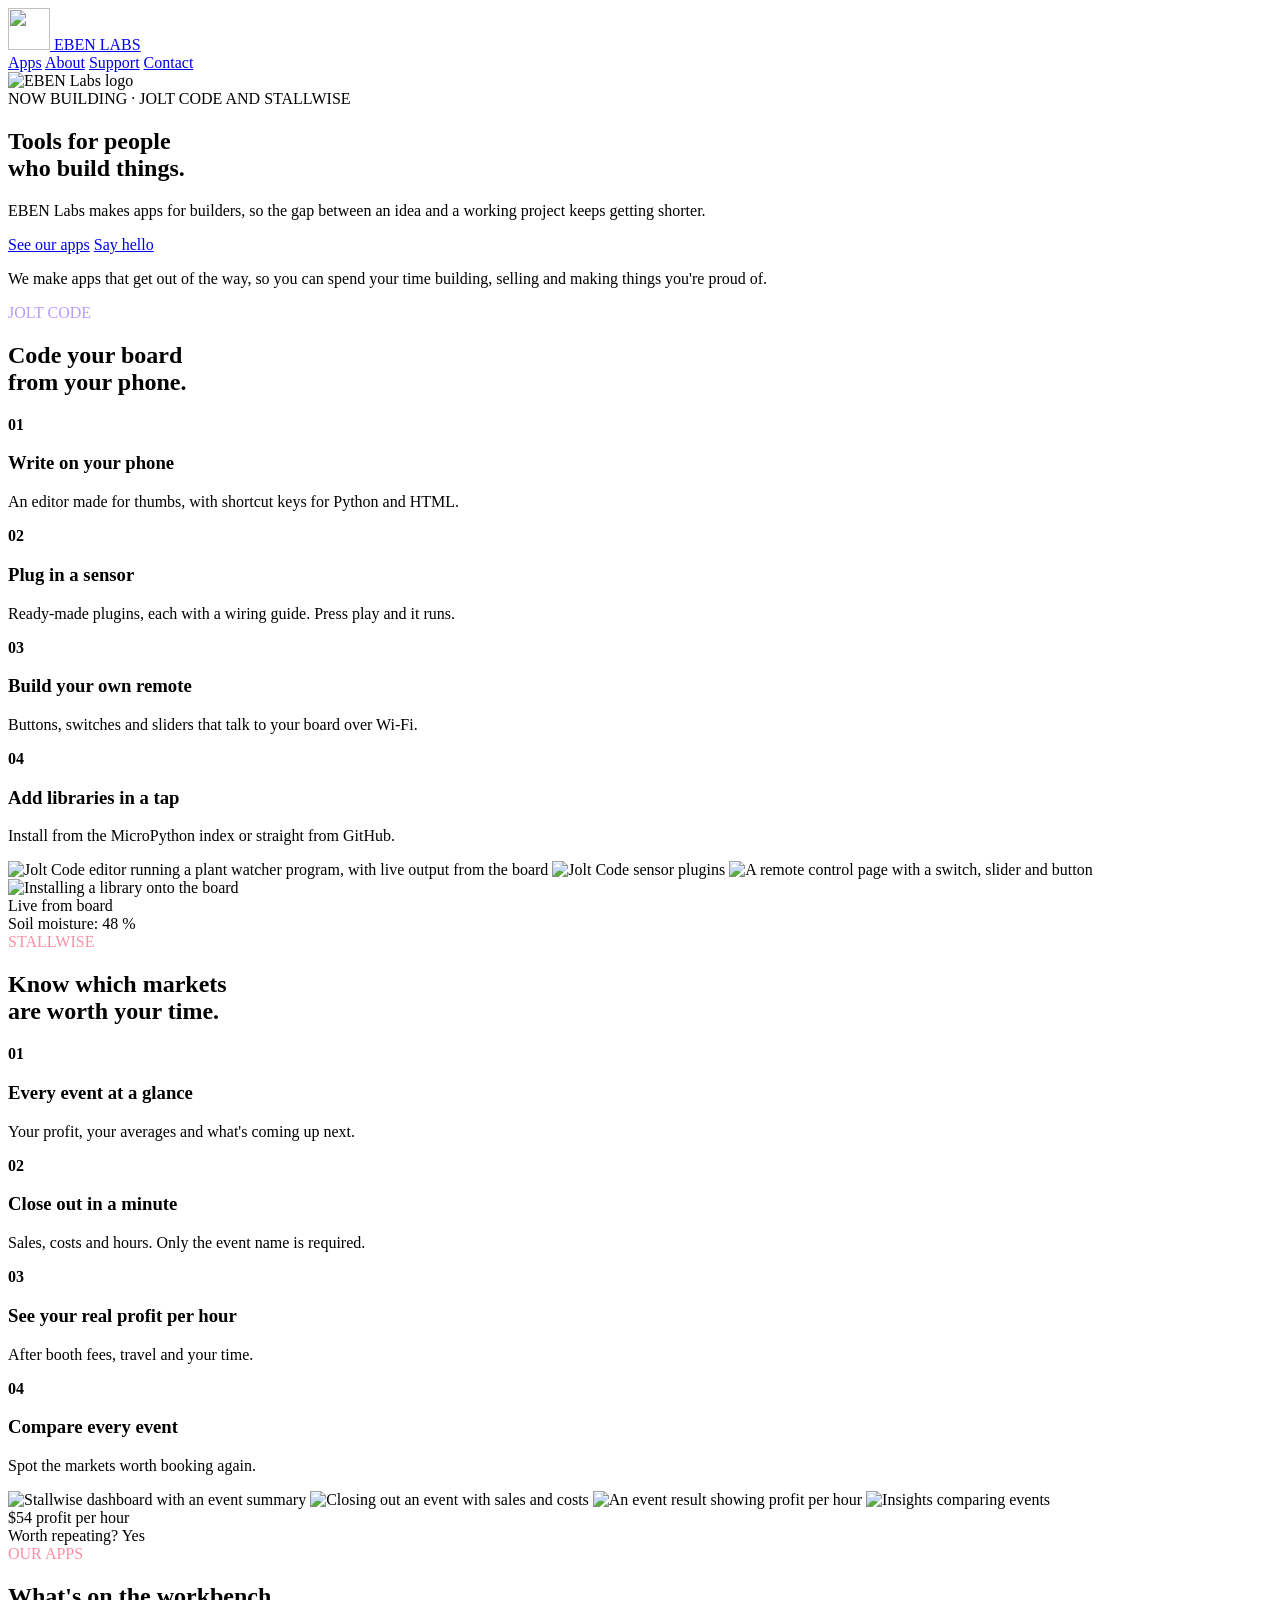
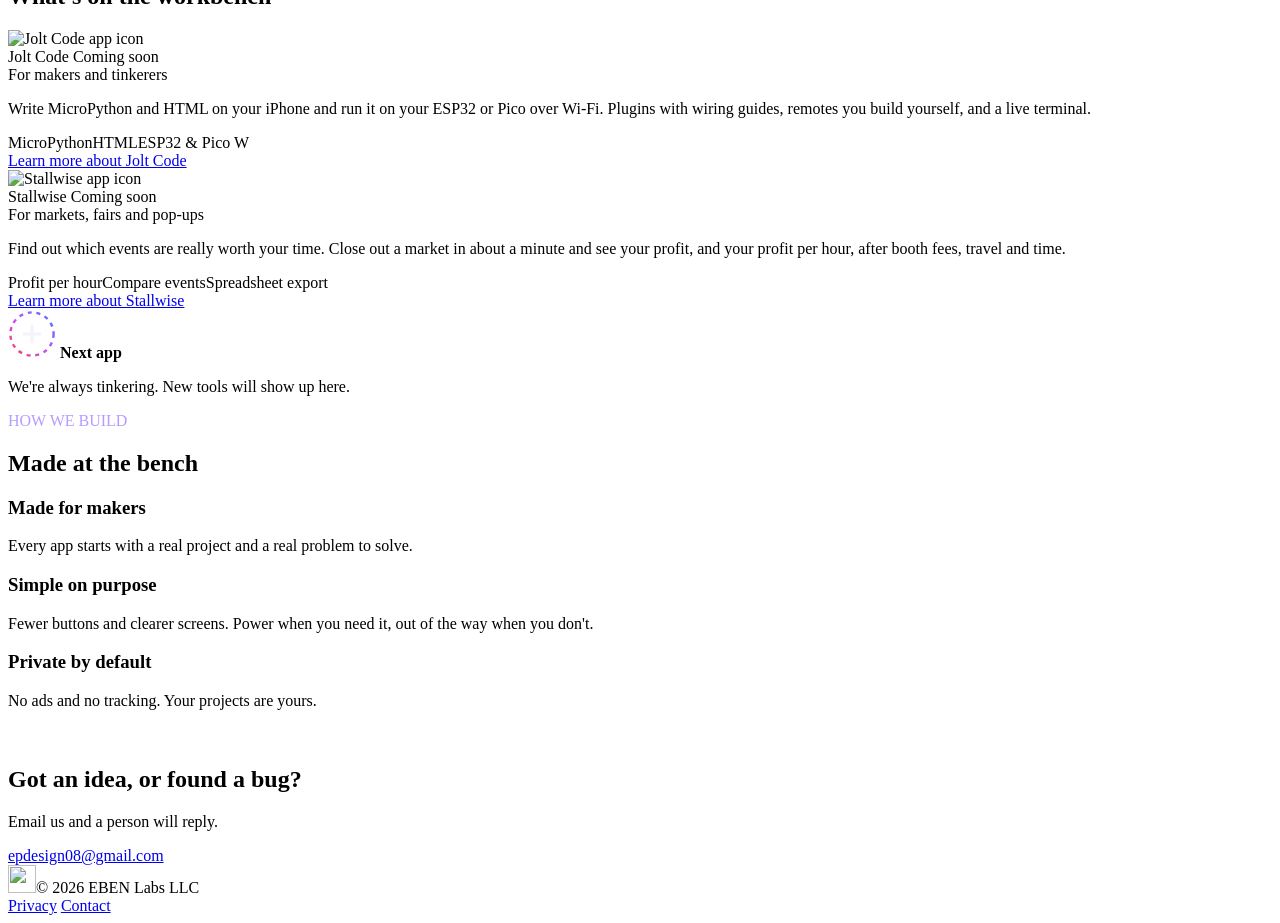
==== index.html @ a89d2bee "Move to ebenlabs.app; short /jolt and /stallwise links" ====
<!DOCTYPE html>
<html lang="en">
<head>
  <meta charset="utf-8">
  <meta name="viewport" content="width=device-width, initial-scale=1">
  <title>EBEN Labs: tools for people who build things</title>
  <meta name="description" content="EBEN Labs makes apps for builders: Jolt Code for coding microcontrollers from your iPhone, and Stallwise for tracking market and fair profits.">
  <meta name="theme-color" content="#040309">
  <meta property="og:title" content="EBEN Labs">
  <meta property="og:description" content="Tools for people who build things. Home of Jolt Code and Stallwise.">
  <meta property="og:image" content="https://ebenlabs.app/images/share.jpg">
  <meta property="og:url" content="https://ebenlabs.app/">
  <meta name="twitter:card" content="summary_large_image">
  <link rel="icon" href="favicon.svg" type="image/svg+xml">
  <link rel="apple-touch-icon" href="images/icon-180.png">
  <link rel="preconnect" href="https://fonts.googleapis.com">
  <link rel="preconnect" href="https://fonts.gstatic.com" crossorigin>
  <link href="https://fonts.googleapis.com/css2?family=Michroma&family=Manrope:wght@400;500;600;700&display=swap" rel="stylesheet">
  <link rel="stylesheet" href="style.css">
</head>
<body>
<div class="page">

  <div class="sky" aria-hidden="true">
    <div class="hue">
      <div class="swirl big"></div>
      <div class="swirl small"></div>
      <div class="blob b1"></div>
      <div class="blob b2"></div>
      <div class="blob b3"></div>
      <div class="blob b4"></div>
      <div class="blob b5"></div>
      <div class="blob b6"></div>
      <div class="pulse"></div>
    </div>
    <div class="stars"></div>
    <div class="comet one"></div>
    <div class="comet two"></div>
  </div>

  <div class="wrap">
    <header class="top">
      <a class="brand" href="./">
        <img src="favicon.svg" width="42" height="42" alt="">
        <span>EBEN LABS</span>
      </a>
      <nav class="links" aria-label="Main">
        <a href="#apps">Apps</a>
        <a href="#about">About</a>
        <a href="#contact">Support</a>
        <a class="pill-btn" href="mailto:epdesign08@gmail.com">Contact</a>
      </nav>
    </header>

    <main>
      <section class="hero">
        <img class="hero-mark" src="favicon.svg" width="132" height="132" alt="EBEN Labs logo">
        <div class="badge"><span>NOW BUILDING · JOLT CODE AND STALLWISE</span></div>
        <h1>Tools for people<br>who <span class="glow-text">build things.</span></h1>
        <p class="lede">EBEN Labs makes apps for builders, so the gap between an idea and a working project keeps getting shorter.</p>
        <div class="actions">
          <a class="btn primary" href="#apps">See our apps</a>
          <a class="btn ghost" href="mailto:epdesign08@gmail.com">Say hello</a>
        </div>
      </section>
    </main>
  </div>

  <section class="statement" aria-label="What we believe">
    <div class="statement-stage">
      <p class="statement-text">We make apps that get out of the way, so you can spend your time building, selling and making things you're proud of.</p>
    </div>
  </section>

  <section class="show jolt-show" aria-labelledby="jolt-title">
    <div class="show-stage">
      <div class="show-copy">
        <div class="eyebrow" style="color:#B79BFF">JOLT CODE</div>
        <h2 id="jolt-title" class="show-title">Code your board<br>from your <span class="glow-text">phone.</span></h2>
        <div class="steps">
          <div class="bar"><i></i></div>
          <div class="step"><b>01</b><div><h3>Write on your phone</h3><p>An editor made for thumbs, with shortcut keys for Python and HTML.</p></div></div>
          <div class="step"><b>02</b><div><h3>Plug in a sensor</h3><p>Ready-made plugins, each with a wiring guide. Press play and it runs.</p></div></div>
          <div class="step"><b>03</b><div><h3>Build your own remote</h3><p>Buttons, switches and sliders that talk to your board over Wi‑Fi.</p></div></div>
          <div class="step"><b>04</b><div><h3>Add libraries in a tap</h3><p>Install from the MicroPython index or straight from GitHub.</p></div></div>
        </div>
      </div>
      <div class="show-visual">
        <div class="orbit" aria-hidden="true"></div>
        <div class="phone">
          <div class="screen">
            <img src="images/jolt-1.jpg" alt="Jolt Code editor running a plant watcher program, with live output from the board" class="on">
            <img src="images/jolt-2.jpg" alt="Jolt Code sensor plugins" loading="lazy">
            <img src="images/jolt-3.jpg" alt="A remote control page with a switch, slider and button" loading="lazy">
            <img src="images/jolt-4.jpg" alt="Installing a library onto the board" loading="lazy">
          </div>
        </div>
        <div class="chip c1" aria-hidden="true"><span class="dot"></span>Live from board</div>
        <div class="chip c2" aria-hidden="true">Soil moisture: 48 %</div>
      </div>
    </div>
  </section>

  <section class="show stallwise-show" aria-labelledby="stallwise-title">
    <div class="show-stage">
      <div class="show-copy">
        <div class="eyebrow" style="color:#FF8FA3">STALLWISE</div>
        <h2 id="stallwise-title" class="show-title">Know which markets<br>are worth <span class="warm-text">your time.</span></h2>
        <div class="steps">
          <div class="bar"><i></i></div>
          <div class="step"><b>01</b><div><h3>Every event at a glance</h3><p>Your profit, your averages and what's coming up next.</p></div></div>
          <div class="step"><b>02</b><div><h3>Close out in a minute</h3><p>Sales, costs and hours. Only the event name is required.</p></div></div>
          <div class="step"><b>03</b><div><h3>See your real profit per hour</h3><p>After booth fees, travel and your time.</p></div></div>
          <div class="step"><b>04</b><div><h3>Compare every event</h3><p>Spot the markets worth booking again.</p></div></div>
        </div>
      </div>
      <div class="show-visual">
        <div class="orbit" aria-hidden="true"></div>
        <div class="phone">
          <div class="screen">
            <img src="images/stallwise-1.jpg" alt="Stallwise dashboard with an event summary" class="on" loading="lazy">
            <img src="images/stallwise-2.jpg" alt="Closing out an event with sales and costs" loading="lazy">
            <img src="images/stallwise-3.jpg" alt="An event result showing profit per hour" loading="lazy">
            <img src="images/stallwise-4.jpg" alt="Insights comparing events" loading="lazy">
          </div>
        </div>
        <div class="chip c1" aria-hidden="true">$54 profit per hour</div>
        <div class="chip c2" aria-hidden="true"><span class="dot"></span>Worth repeating? Yes</div>
      </div>
    </div>
  </section>

  <div class="wrap">
    <main>
      <section class="block" id="apps">
        <div class="eyebrow reveal" style="color:#FF8FA3">OUR APPS</div>
        <h2 class="reveal">What's on the workbench</h2>
        <div class="apps">
          <article class="app jolt reveal">
            <div class="app-inner">
              <div class="app-head">
                <img src="images/jolt-icon.png" alt="Jolt Code app icon">
                <div>
                  <div class="app-name">Jolt Code <span class="soon">Coming soon</span></div>
                  <div class="app-for">For makers and tinkerers</div>
                </div>
              </div>
              <p>Write MicroPython and HTML on your iPhone and run it on your ESP32 or Pico over Wi‑Fi. Plugins with wiring guides, remotes you build yourself, and a live terminal.</p>
              <div class="tags"><span>MicroPython</span><span>HTML</span><span>ESP32 &amp; Pico W</span></div>
              <a class="btn light" href="/Jolt/">Learn more about Jolt Code</a>
            </div>
          </article>
          <article class="app stallwise reveal" style="--d:.12s">
            <div class="app-inner">
              <div class="app-head">
                <img src="images/stallwise-icon.png" alt="Stallwise app icon">
                <div>
                  <div class="app-name">Stallwise <span class="soon">Coming soon</span></div>
                  <div class="app-for">For markets, fairs and pop-ups</div>
                </div>
              </div>
              <p>Find out which events are really worth your time. Close out a market in about a minute and see your profit, and your profit per hour, after booth fees, travel and time.</p>
              <div class="tags"><span>Profit per hour</span><span>Compare events</span><span>Spreadsheet export</span></div>
              <a class="btn light" href="/Stallwise/support.html">Learn more about Stallwise</a>
            </div>
          </article>
          <div class="next reveal">
            <svg width="48" height="48" viewBox="0 0 120 120" aria-hidden="true">
              <defs><linearGradient id="ng" x1="0" y1="1" x2="1" y2="0"><stop offset="0" stop-color="#FF3D5A"/><stop offset=".5" stop-color="#C44DFF"/><stop offset="1" stop-color="#3D7BFF"/></linearGradient></defs>
              <circle cx="60" cy="60" r="54" fill="none" stroke="url(#ng)" stroke-width="6" stroke-dasharray="10 12"/>
              <path d="M60 40 V80 M40 60 H80" stroke="#F4F2FA" stroke-width="8" stroke-linecap="round"/>
            </svg>
            <strong>Next app</strong>
            <p>We're always tinkering. New tools will show up here.</p>
          </div>
        </div>
      </section>

      <section class="block" id="about">
        <div class="eyebrow" style="color:#B79BFF">HOW WE BUILD</div>
        <h2 class="reveal">Made at the bench</h2>
        <div class="values">
          <div class="value reveal"><i style="background:#FF3D5A"></i><h3>Made for makers</h3><p>Every app starts with a real project and a real problem to solve.</p></div>
          <div class="value reveal" style="--d:.1s"><i style="background:#A855F7"></i><h3>Simple on purpose</h3><p>Fewer buttons and clearer screens. Power when you need it, out of the way when you don't.</p></div>
          <div class="value reveal" style="--d:.2s"><i style="background:#3D7BFF"></i><h3>Private by default</h3><p>No ads and no tracking. Your projects are yours.</p></div>
        </div>
      </section>

      <section class="block" id="contact" style="padding-top:20px">
        <div class="contact reveal">
          <div class="contact-inner">
            <h2>Got an idea, or found a bug?</h2>
            <p>Email us and a person will reply.</p>
            <a class="btn primary" href="mailto:epdesign08@gmail.com">epdesign08@gmail.com</a>
          </div>
        </div>
      </section>
    </main>

    <footer class="bottom">
      <div class="mark"><img src="favicon.svg" width="28" height="28" alt=""><span>© 2026 EBEN Labs LLC</span></div>
      <nav aria-label="Footer">
        <a href="privacy.html">Privacy</a>
        <a href="mailto:epdesign08@gmail.com">Contact</a>
      </nav>
    </footer>
  </div>
</div>
<script src="scroll.js"></script>
</body>
</html>
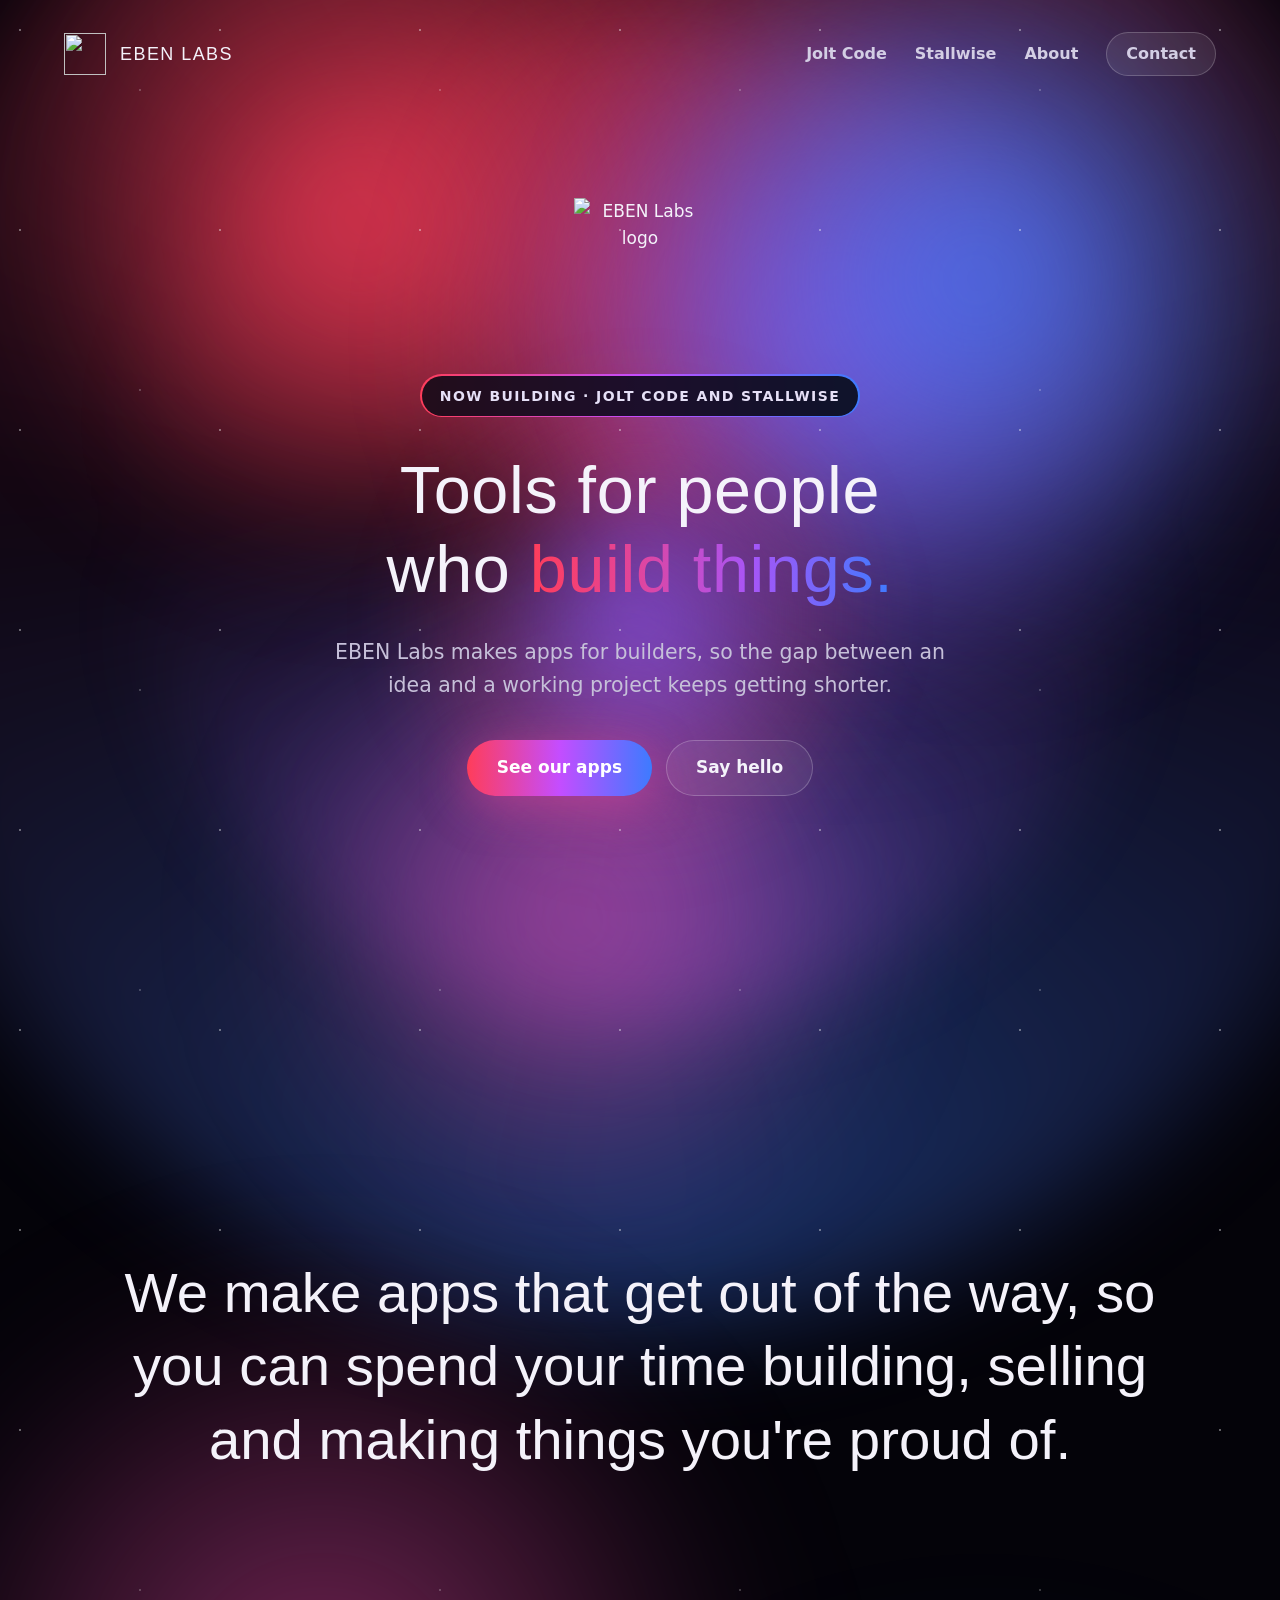
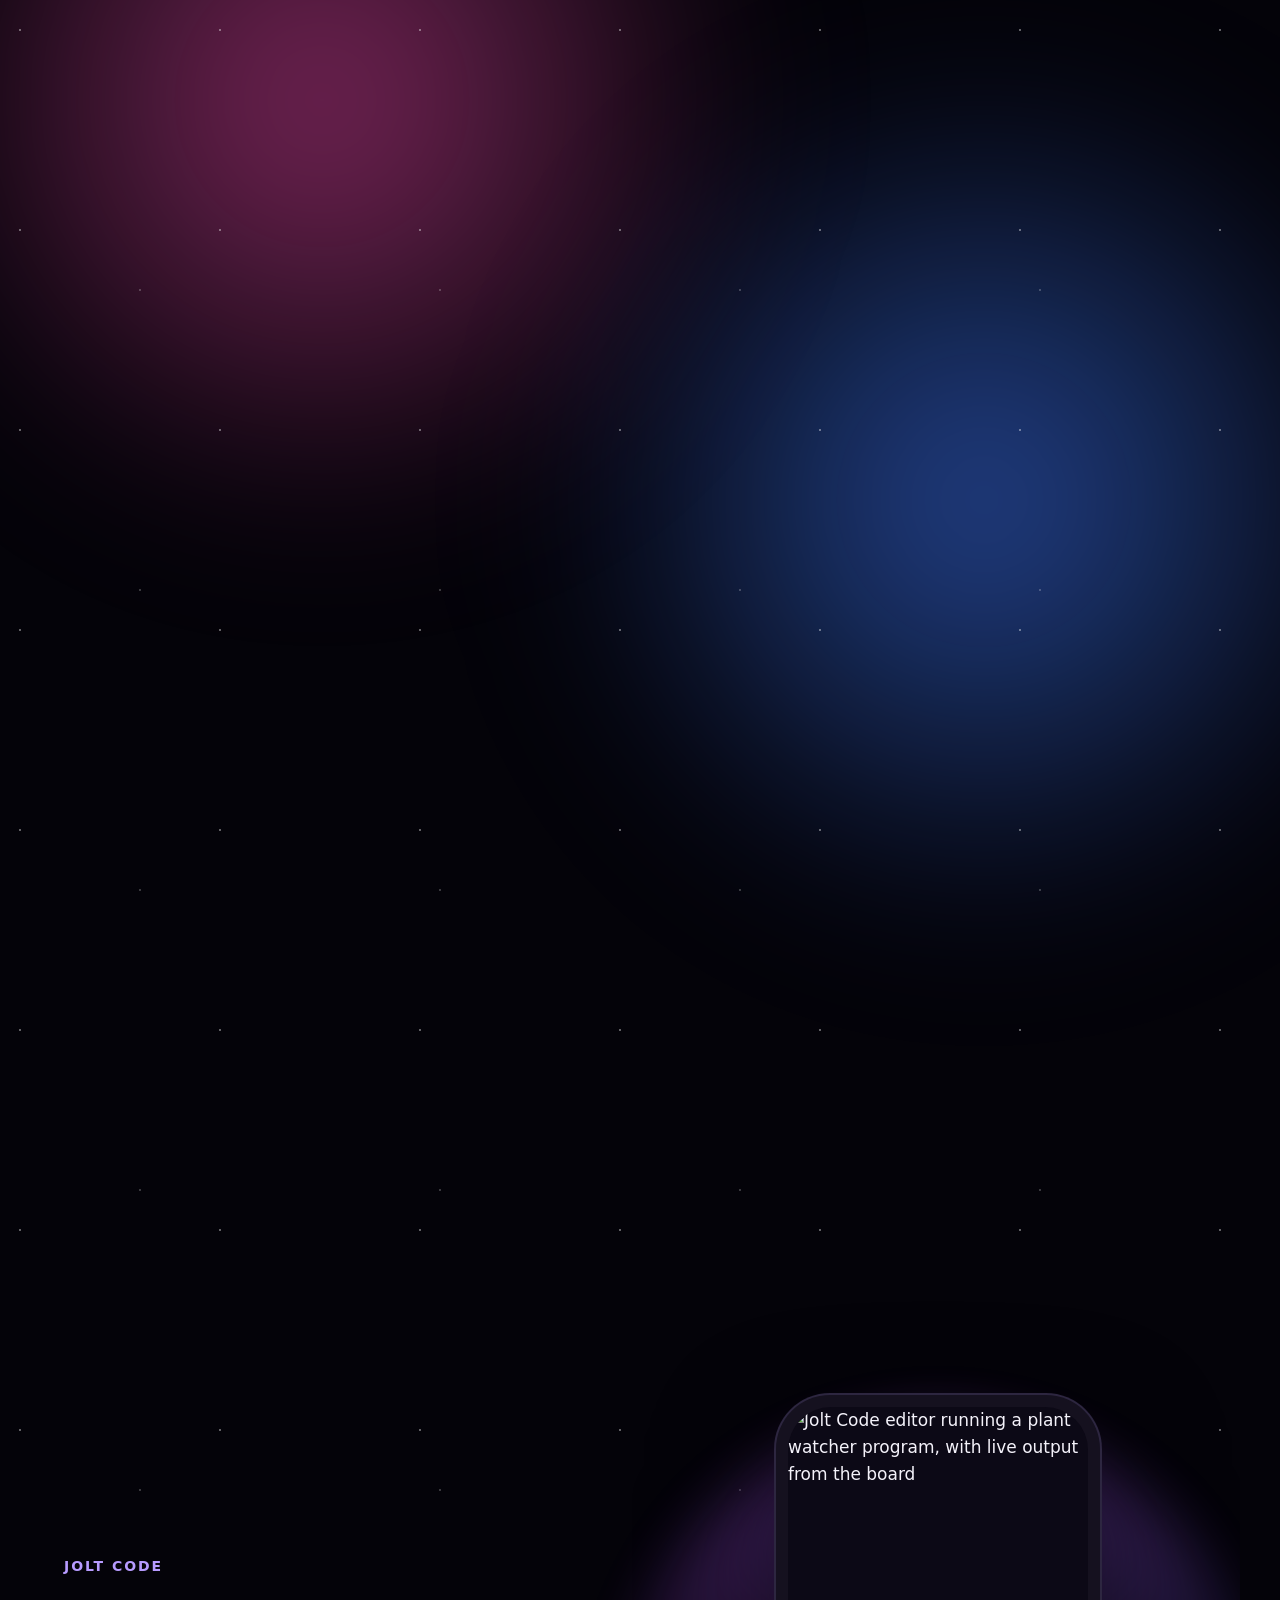
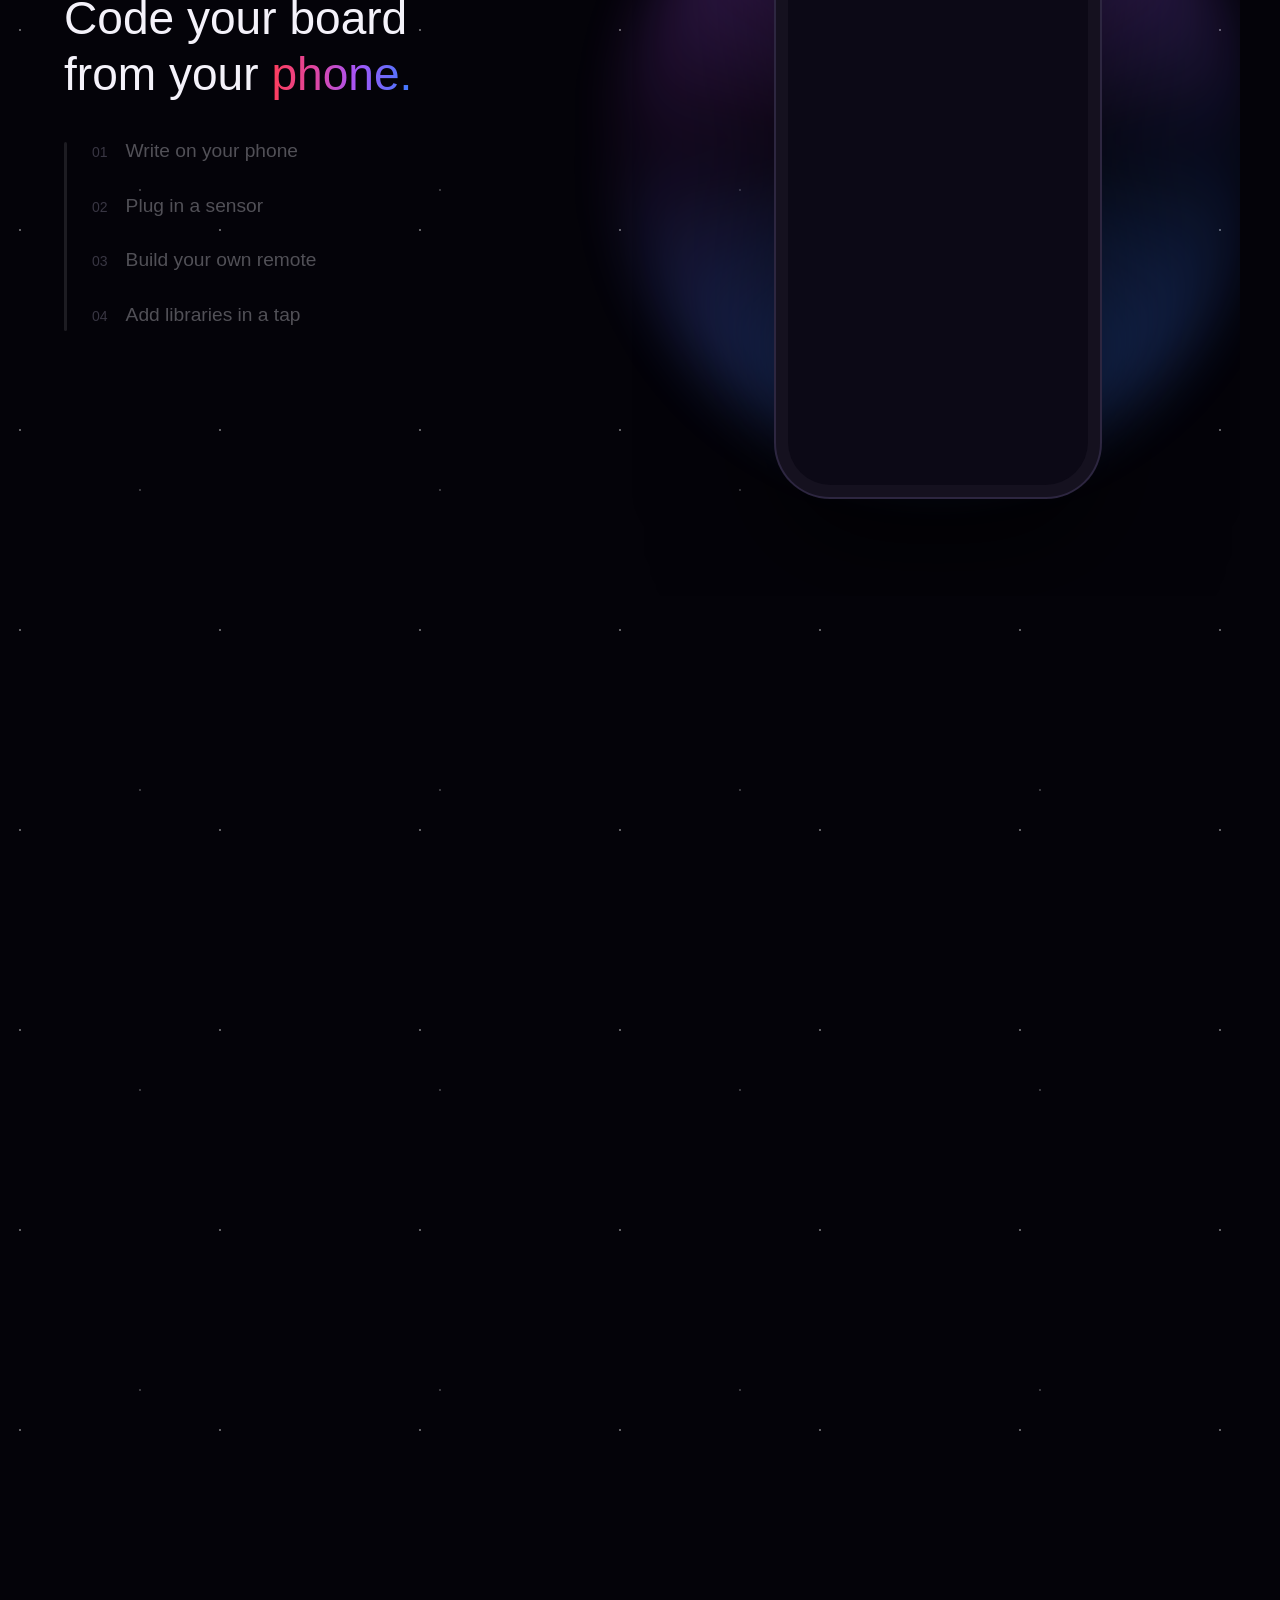
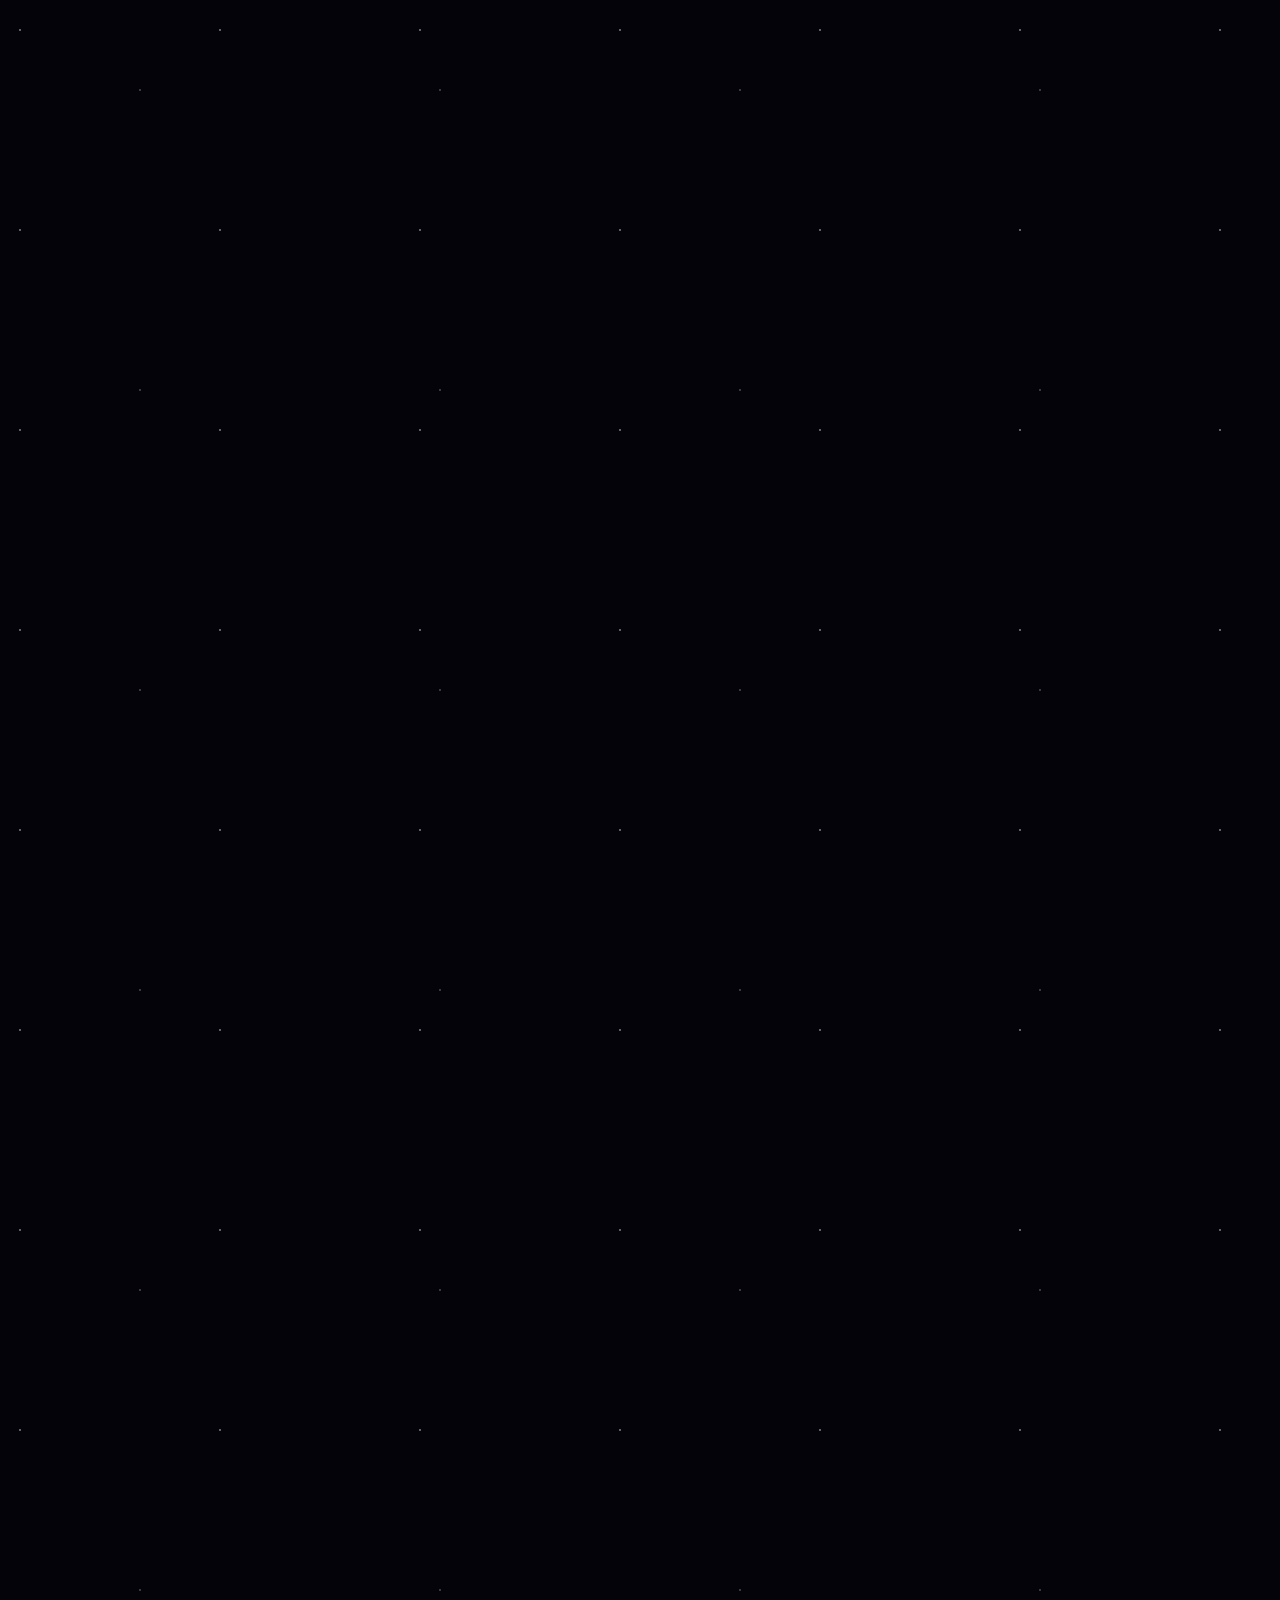
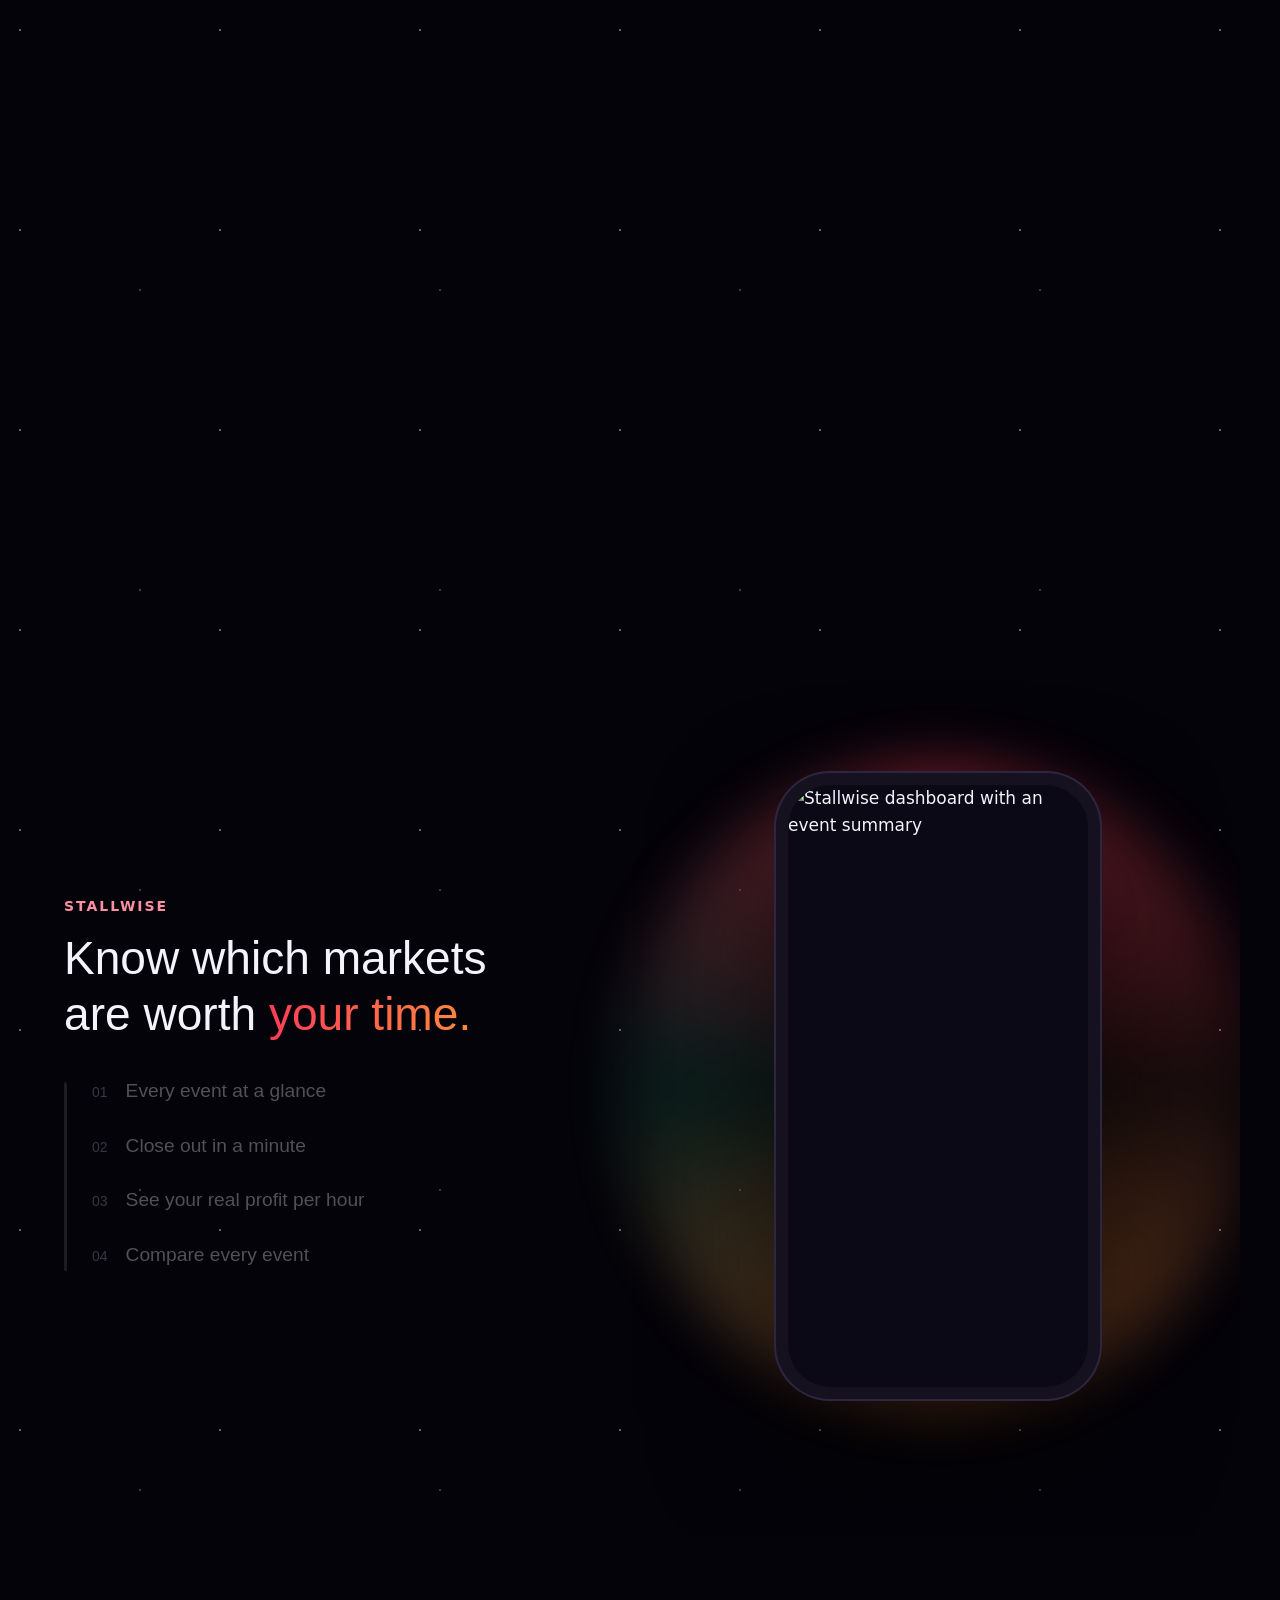
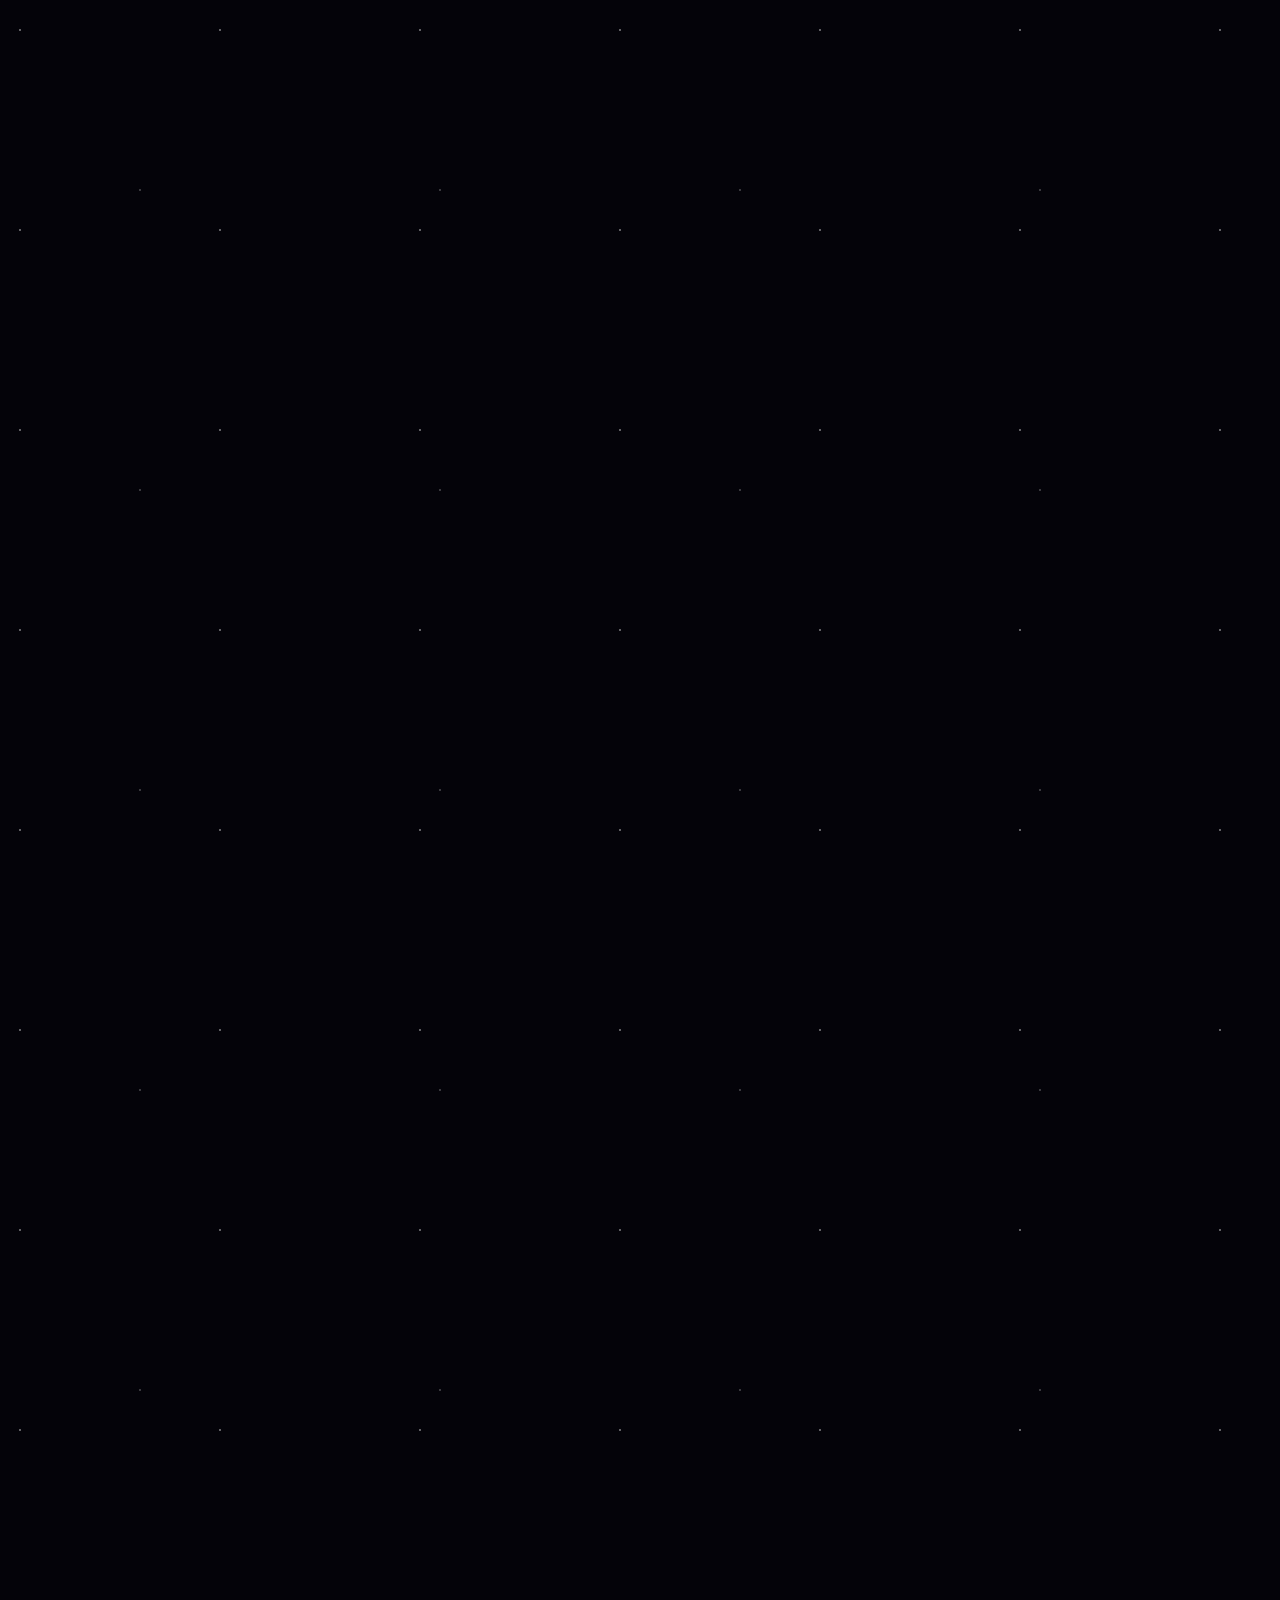
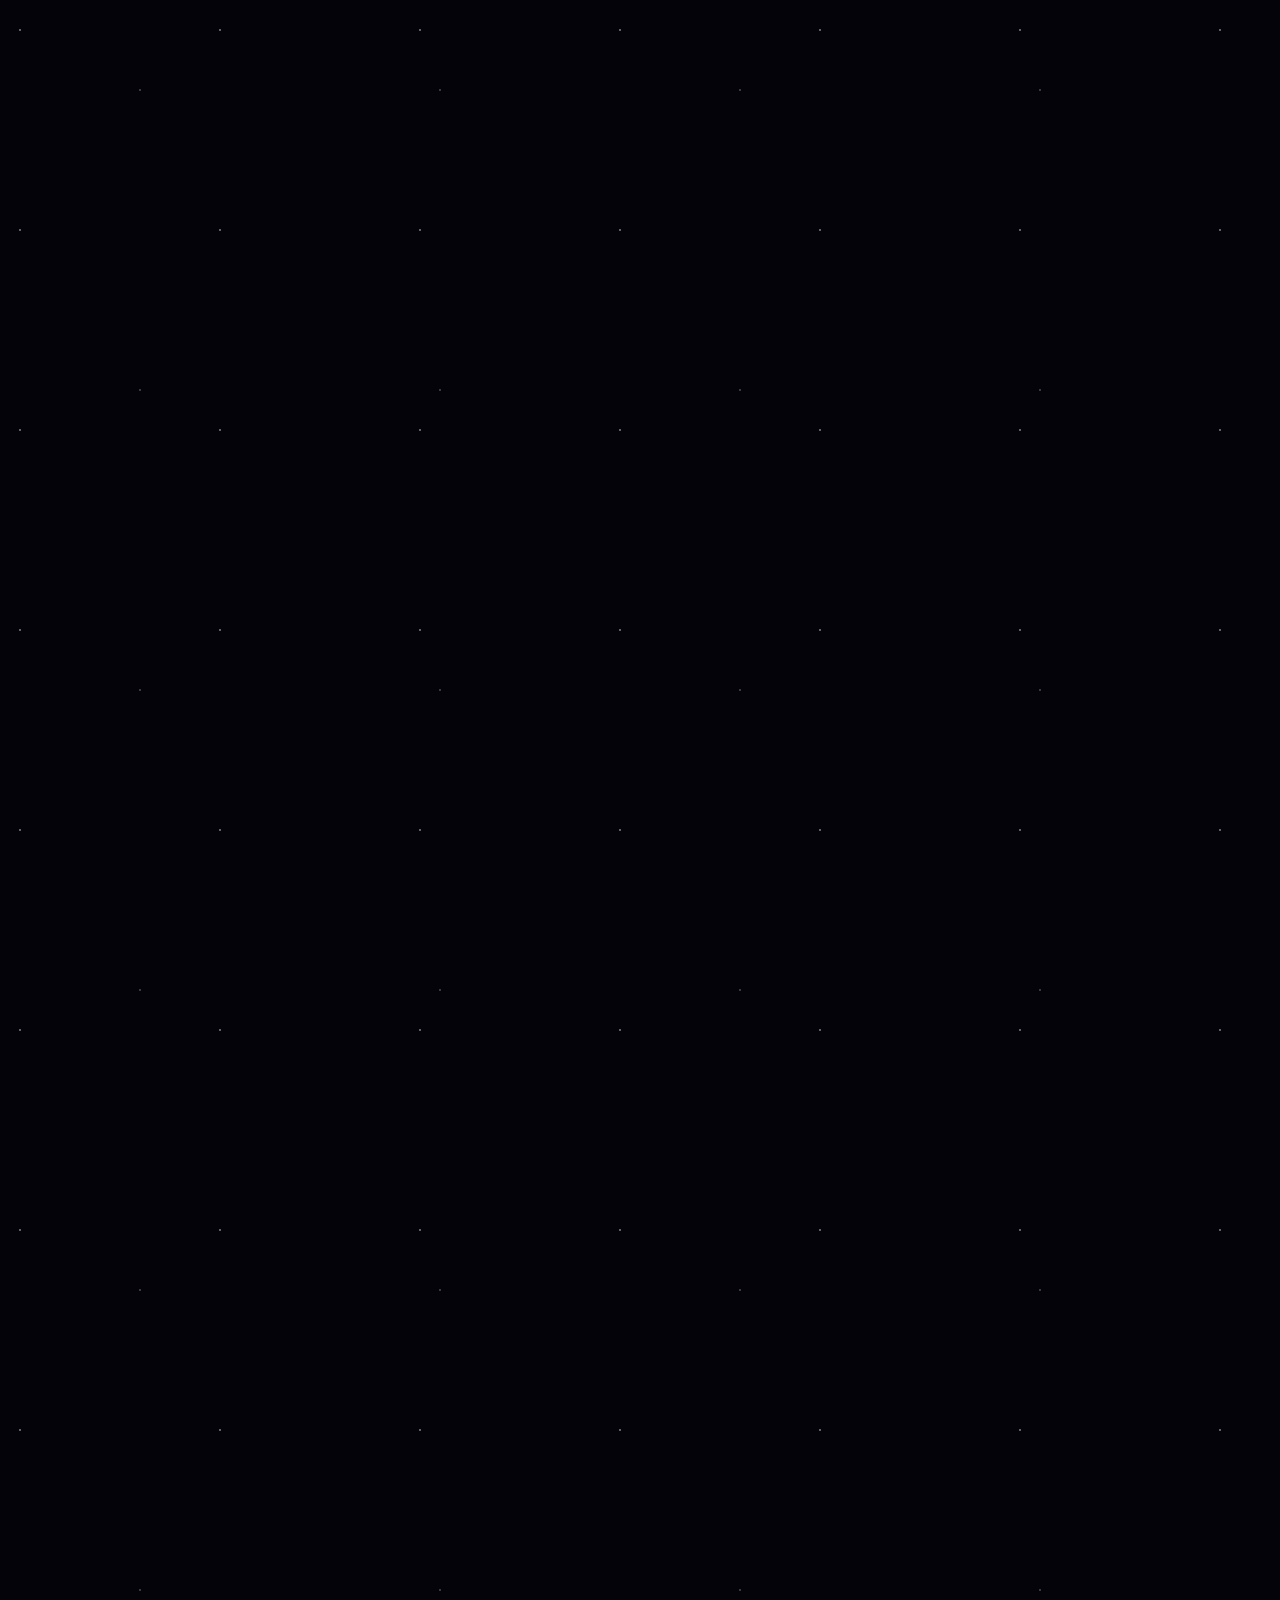
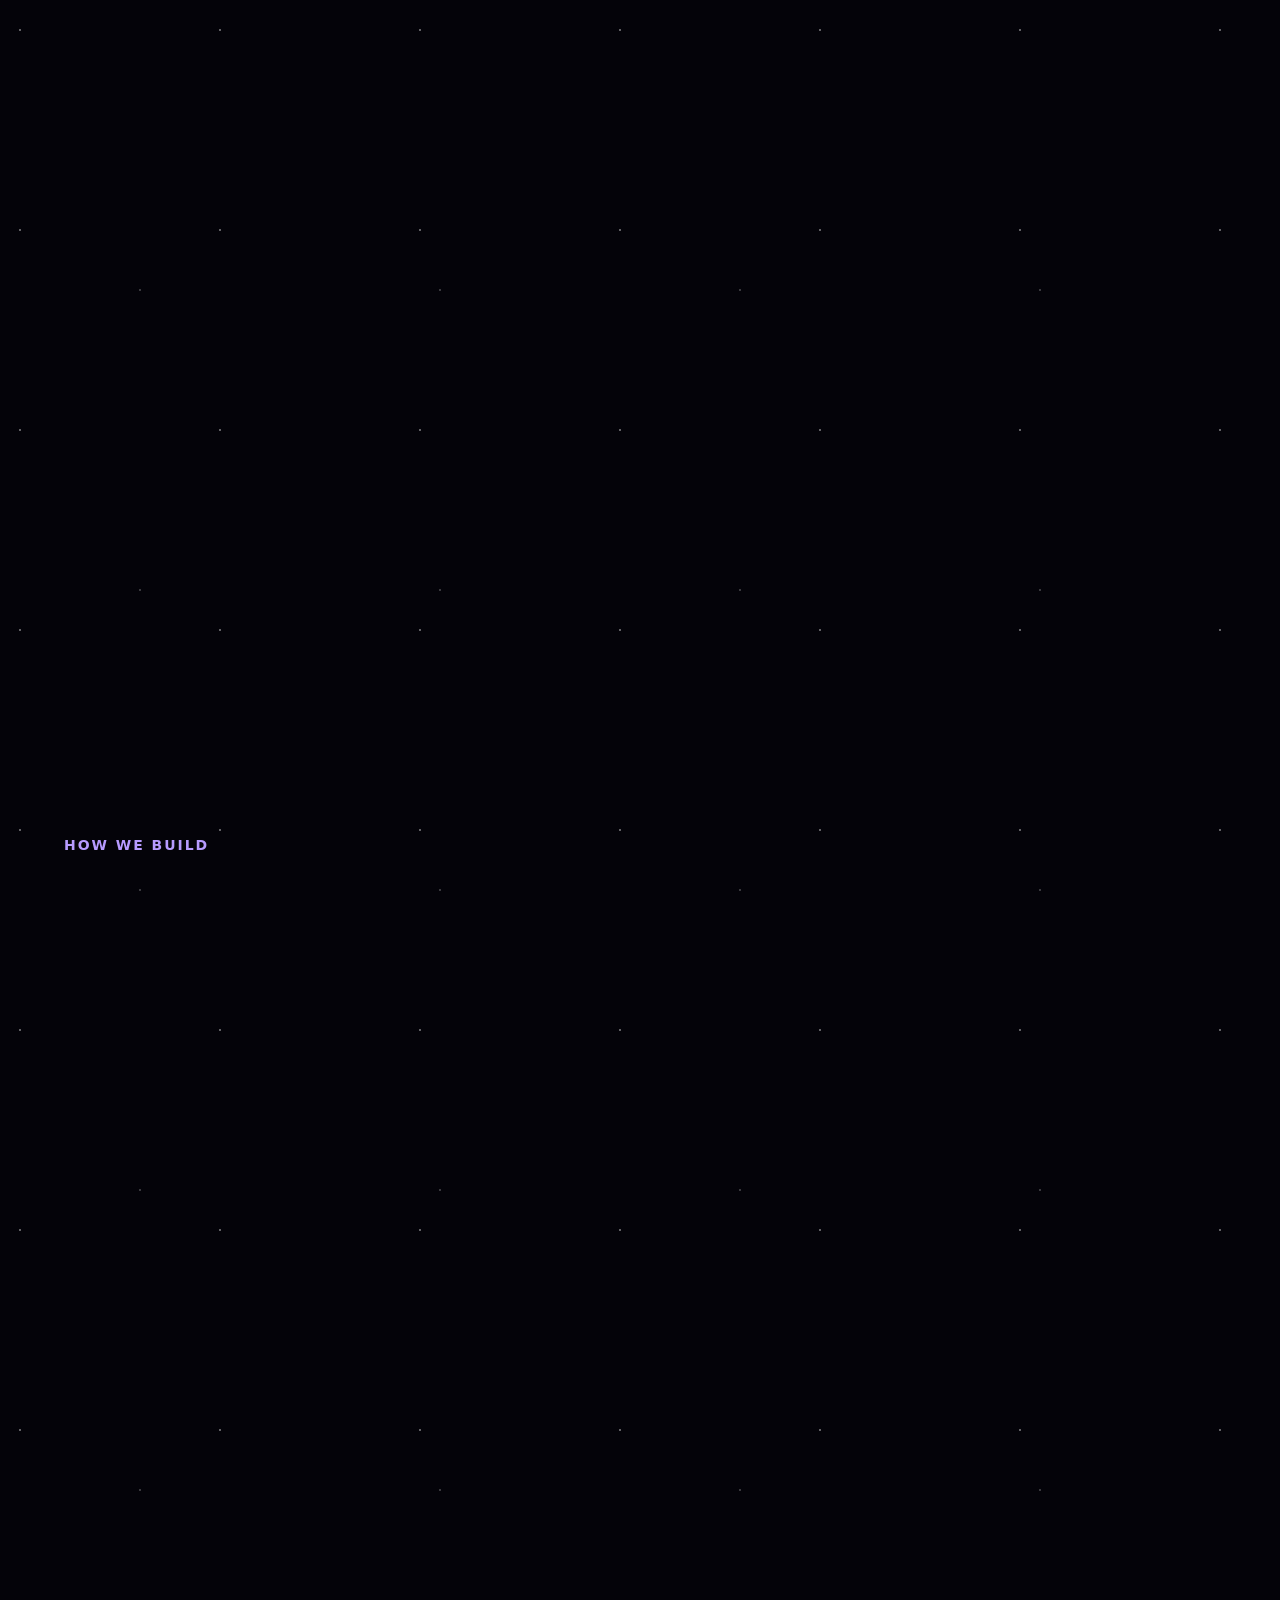
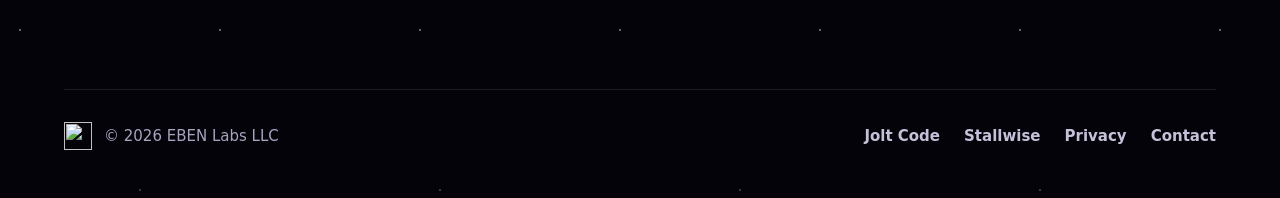
==== commit 81b85042: "Shared design for all apps: theme colours, app-page components, animations" ====
--- a/index.html
+++ b/index.html
@@ -45,9 +45,9 @@
         <span>EBEN LABS</span>
       </a>
       <nav class="links" aria-label="Main">
-        <a href="#apps">Apps</a>
+        <a href="/Jolt/">Jolt Code</a>
+        <a href="/Stallwise/">Stallwise</a>
         <a href="#about">About</a>
-        <a href="#contact">Support</a>
         <a class="pill-btn" href="mailto:epdesign08@gmail.com">Contact</a>
       </nav>
     </header>
@@ -161,7 +161,7 @@
               </div>
               <p>Find out which events are really worth your time. Close out a market in about a minute and see your profit, and your profit per hour, after booth fees, travel and time.</p>
               <div class="tags"><span>Profit per hour</span><span>Compare events</span><span>Spreadsheet export</span></div>
-              <a class="btn light" href="/Stallwise/support.html">Learn more about Stallwise</a>
+              <a class="btn light" href="/Stallwise/">Learn more about Stallwise</a>
             </div>
           </article>
           <div class="next reveal">
@@ -200,6 +200,8 @@
     <footer class="bottom">
       <div class="mark"><img src="favicon.svg" width="28" height="28" alt=""><span>© 2026 EBEN Labs LLC</span></div>
       <nav aria-label="Footer">
+        <a href="/Jolt/">Jolt Code</a>
+        <a href="/Stallwise/">Stallwise</a>
         <a href="privacy.html">Privacy</a>
         <a href="mailto:epdesign08@gmail.com">Contact</a>
       </nav>
--- a/style.css
+++ b/style.css
@@ -0,0 +1,366 @@
+:root {
+  --void: #040309;
+  --card: rgba(12, 9, 22, 0.94);
+  --text: #F4F2FA;
+  --muted: #C6C0D9;
+  --soft: #A9A3BE;
+  --flare: #FF3D5A;
+  --nebula: #A855F7;
+  --pulsar: #3D7BFF;
+  --nova: linear-gradient(90deg, #FF3D5A, #C44DFF 50%, #3D7BFF);
+  --display: 'Michroma', sans-serif;
+  /* Sky colours as RGB triplets; each app page swaps these for its own. */
+  --c1: 255,61,90; --c2: 168,85,247; --c3: 61,123,255; --c4: 224,69,158;
+  --accent: var(--nova);
+  --accent-soft: #C9B5FF;
+}
+body.theme-jolt { --c1: 168,85,247; --c2: 107,59,245; --c3: 61,123,255; --c4: 196,77,255;
+  --accent: linear-gradient(90deg, #A855F7, #3D7BFF); --accent-soft: #C9B5FF; }
+body.theme-stallwise { --c1: 255,61,90; --c2: 255,138,61; --c3: 45,190,150; --c4: 255,184,77;
+  --accent: linear-gradient(90deg, #FF3D5A, #FF8A3D); --accent-soft: #FFB3A0; }
+
+* { box-sizing: border-box; }
+html { scroll-behavior: smooth; }
+body {
+  margin: 0; background: var(--void); color: var(--text);
+  font: 17px/1.6 'Manrope', system-ui, -apple-system, sans-serif;
+  -webkit-font-smoothing: antialiased;
+}
+a { color: var(--text); }
+a:hover { color: #FFB3C0; }
+img { display: block; }
+
+/* ---------- Moving background ---------- */
+.page { position: relative; overflow: clip; min-height: 100vh; }
+.sky { position: absolute; inset: 0; pointer-events: none; }
+.hue { position: absolute; inset: 0; animation: hue 12s ease-in-out infinite; }
+.blob { position: absolute; border-radius: 50%; filter: blur(65px); }
+.b1 { left: 0; top: -140px; width: 720px; height: 720px; background: radial-gradient(circle, rgba(var(--c1),.85), rgba(var(--c1),0) 68%); animation: drift1 14s ease-in-out infinite alternate; }
+.b2 { left: 34%; top: -60px; width: 800px; height: 800px; background: radial-gradient(circle, rgba(var(--c2),.85), rgba(var(--c2),0) 68%); animation: drift2 17s ease-in-out infinite alternate; }
+.b3 { right: -6%; top: -100px; width: 760px; height: 760px; background: radial-gradient(circle, rgba(var(--c3),.85), rgba(var(--c3),0) 68%); animation: drift3 12s ease-in-out infinite alternate; }
+.b4 { left: 20%; top: 600px; width: 640px; height: 640px; filter: blur(70px); background: radial-gradient(circle, rgba(var(--c4),.6), rgba(var(--c4),0) 68%); animation: drift3 17s ease-in-out infinite alternate; }
+.b5 { left: -10%; top: 1250px; width: 900px; height: 900px; filter: blur(80px); background: radial-gradient(circle, rgba(var(--c4),.55), rgba(var(--c4),0) 68%); animation: drift2 14s ease-in-out infinite alternate; }
+.b6 { right: -12%; top: 1650px; width: 900px; height: 900px; filter: blur(80px); background: radial-gradient(circle, rgba(var(--c3),.55), rgba(var(--c3),0) 68%); animation: drift1 12s ease-in-out infinite alternate; }
+.swirl { position: absolute; left: 50%; top: 520px; border-radius: 50%; transform: translate(-50%, -50%); }
+.swirl.big { width: 1600px; height: 1600px; filter: blur(55px); background: conic-gradient(from 0deg, rgba(var(--c1),.38), rgba(var(--c2),.06), rgba(var(--c3),.38), rgba(var(--c4),.06), rgba(var(--c1),.38)); animation: spin 28s linear infinite; }
+.swirl.small { width: 1000px; height: 1000px; filter: blur(45px); background: conic-gradient(from 90deg, rgba(var(--c3),0), rgba(var(--c2),.35), rgba(var(--c3),0), rgba(var(--c1),.3), rgba(var(--c3),0)); animation: spin-back 40s linear infinite; }
+.pulse { position: absolute; left: 50%; top: 360px; width: 520px; height: 520px; margin-left: -260px; border-radius: 50%; filter: blur(30px); background: radial-gradient(circle, rgba(var(--c2),.5), rgba(var(--c1),.15) 45%, rgba(4,3,9,0) 70%); animation: pulse 6s ease-in-out infinite; }
+.stars {
+  position: absolute; inset: 0;
+  background-image: radial-gradient(1.4px 1.4px at 20px 30px, rgba(255,255,255,.75), rgba(255,255,255,0)), radial-gradient(1.1px 1.1px at 140px 90px, rgba(255,255,255,.6), rgba(255,255,255,0));
+  background-size: 200px 200px, 300px 300px;
+  animation: twinkle 4s ease-in-out infinite, stars 90s linear infinite;
+}
+.comet { position: absolute; left: 0; width: 260px; height: 2px; border-radius: 2px; opacity: 0; animation: comet 9s ease-in infinite; }
+.comet.one { top: 520px; background: linear-gradient(90deg, rgba(255,255,255,0), rgba(255,180,200,.9), #fff); box-shadow: 0 0 12px rgba(255,140,180,.8); }
+.comet.two { top: 1100px; width: 200px; background: linear-gradient(90deg, rgba(255,255,255,0), rgba(160,190,255,.9), #fff); box-shadow: 0 0 12px rgba(120,160,255,.8); animation-delay: 4.5s; }
+
+@keyframes drift1 { 0%{transform:translate(0,0) scale(1)} 25%{transform:translate(55%,25%) scale(1.3)} 50%{transform:translate(85%,-10%) scale(.85)} 75%{transform:translate(30%,45%) scale(1.2)} 100%{transform:translate(-20%,15%) scale(1)} }
+@keyframes drift2 { 0%{transform:translate(0,0) scale(1.1)} 25%{transform:translate(-50%,35%) scale(.85)} 50%{transform:translate(-80%,-5%) scale(1.35)} 75%{transform:translate(-20%,-30%) scale(.95)} 100%{transform:translate(35%,20%) scale(1.15)} }
+@keyframes drift3 { 0%{transform:translate(0,0) scale(.9)} 25%{transform:translate(-60%,-20%) scale(1.3)} 50%{transform:translate(-95%,30%) scale(1)} 75%{transform:translate(-40%,55%) scale(1.25)} 100%{transform:translate(10%,20%) scale(.9)} }
+@keyframes spin { to { transform: translate(-50%,-50%) rotate(360deg); } }
+@keyframes spin-back { to { transform: translate(-50%,-50%) rotate(-360deg); } }
+@keyframes hue { 0%,100%{filter:hue-rotate(0deg)} 50%{filter:hue-rotate(-35deg)} }
+@keyframes pulse { 0%,100%{opacity:.55;transform:scale(1)} 50%{opacity:1;transform:scale(1.12)} }
+@keyframes twinkle { 0%,100%{opacity:.3} 50%{opacity:.9} }
+@keyframes stars { to { background-position: 200px -200px, -300px 300px; } }
+@keyframes comet { 0%{transform:translate(-30vw,0) rotate(-18deg);opacity:0} 6%{opacity:1} 22%{transform:translate(130vw,-38vh) rotate(-18deg);opacity:0} 100%{transform:translate(130vw,-38vh) rotate(-18deg);opacity:0} }
+
+/* Phones: fewer, lighter layers so scrolling stays smooth */
+@media (max-width: 700px) {
+  .b4, .b6, .swirl.small { display: none; }
+  .blob { width: 460px !important; height: 460px !important; filter: blur(50px); }
+  .swirl.big { width: 900px; height: 900px; top: 420px; }
+}
+@media (prefers-reduced-motion: reduce) {
+  .hue, .blob, .swirl, .pulse, .stars { animation: none; }
+  .comet { display: none; }
+}
+
+/* ---------- Layout ---------- */
+.wrap { position: relative; max-width: 1200px; margin: 0 auto; padding: 0 24px; }
+header.top { display: flex; flex-wrap: wrap; gap: 20px; justify-content: space-between; align-items: center; padding: 32px 0; }
+.brand { display: flex; align-items: center; gap: 14px; text-decoration: none; }
+.brand span { font-family: var(--display); font-size: 18px; letter-spacing: .08em; }
+nav.links { display: flex; flex-wrap: wrap; align-items: center; gap: 28px; font-size: 16px; font-weight: 600; }
+nav.links a { color: #D3CEE4; text-decoration: none; }
+nav.links a:hover { color: #fff; }
+.pill-btn { display: inline-flex; align-items: center; height: 44px; padding: 0 20px; border-radius: 999px; background: rgba(255,255,255,.08); box-shadow: inset 0 0 0 1px rgba(255,255,255,.2); }
+
+.hero { display: flex; flex-direction: column; align-items: center; text-align: center; padding: 90px 0 120px; }
+.badge { margin-top: 44px; padding: 1.5px; border-radius: 999px; background: var(--nova); }
+.badge span { display: block; padding: 9px 18px; border-radius: 999px; background: rgba(10,8,20,.9); font-size: 14px; font-weight: 700; letter-spacing: .1em; color: #E6E0F7; }
+h1 { margin: 34px 0 0; font-family: var(--display); font-weight: 400; font-size: clamp(30px, 5.2vw, 68px); line-height: 1.18; letter-spacing: .01em; }
+.glow-text { background: linear-gradient(90deg, #FF3D5A 0%, #E0459E 30%, #A855F7 60%, #3D7BFF 100%); -webkit-background-clip: text; background-clip: text; color: transparent; }
+.lede { margin: 28px 0 0; max-width: 620px; font-size: clamp(18px, 1.6vw, 21px); color: var(--muted); }
+.actions { display: flex; flex-wrap: wrap; justify-content: center; gap: 14px; margin-top: 38px; }
+.btn { display: inline-flex; align-items: center; height: 56px; padding: 0 30px; border-radius: 999px; font-size: 17px; font-weight: 700; text-decoration: none; }
+.btn.primary { background: var(--nova); color: #fff; box-shadow: 0 10px 44px rgba(224,69,158,.5); }
+.btn.ghost { background: rgba(255,255,255,.06); box-shadow: inset 0 0 0 1px rgba(255,255,255,.22); }
+.btn:hover { color: #fff; filter: brightness(1.08); }
+
+section.block { padding: 40px 0 100px; }
+.eyebrow { font-size: 14px; font-weight: 700; letter-spacing: .14em; }
+h2 { margin: 12px 0 36px; font-family: var(--display); font-weight: 400; font-size: clamp(22px, 3vw, 38px); }
+
+.apps { display: flex; flex-wrap: wrap; gap: 24px; }
+.app { flex: 1 1 460px; min-width: 0; padding: 1.5px; border-radius: 28px; }
+.app.jolt { background: linear-gradient(120deg, #A855F7, #3D7BFF 70%); box-shadow: 0 0 70px rgba(124,92,255,.25), 0 0 120px rgba(61,123,255,.18); }
+.app.stallwise { background: linear-gradient(120deg, #FF3D5A, #FF8A3D 70%); box-shadow: 0 0 70px rgba(255,61,90,.25), 0 0 120px rgba(255,138,61,.15); }
+.app-inner { height: 100%; border-radius: 27px; background: var(--card); padding: 34px; display: flex; flex-direction: column; gap: 20px; }
+.app-head { display: flex; align-items: center; gap: 20px; }
+.app-head img { width: 88px; height: 88px; border-radius: 22px; flex: none; }
+.app-name { font-family: var(--display); font-size: 24px; }
+.app-for { font-size: 15px; font-weight: 700; margin-top: 6px; }
+.jolt .app-for { color: #B79BFF; }
+.stallwise .app-for { color: #FF8FA3; }
+.app p { margin: 0; font-size: 18px; color: var(--muted); }
+.tags { display: flex; flex-wrap: wrap; gap: 8px; }
+.tags span { padding: 6px 12px; border-radius: 999px; background: rgba(255,255,255,.07); font-size: 14px; font-weight: 600; color: #E6E0F7; }
+.app .btn.light { margin-top: auto; align-self: flex-start; height: 52px; padding: 0 24px; font-size: 16px; background: var(--text); color: #0C0916; }
+.app .btn.light:hover { color: #0C0916; }
+.next { flex: 1 1 100%; border-radius: 28px; border: 1.5px dashed rgba(255,255,255,.22); background: rgba(12,9,22,.6); padding: 26px 32px; display: flex; flex-wrap: wrap; align-items: center; gap: 20px; }
+.next strong { font-family: var(--display); font-weight: 400; font-size: 18px; }
+.next p { margin: 0; color: var(--muted); }
+
+.values { display: grid; grid-template-columns: repeat(auto-fit, minmax(260px, 1fr)); gap: 20px; }
+.value { border-radius: 24px; background: rgba(14,11,26,.82); box-shadow: inset 0 0 0 1px rgba(255,255,255,.08); padding: 30px; }
+.value i { display: block; width: 44px; height: 6px; border-radius: 3px; }
+.value h3 { font-family: var(--display); font-weight: 400; font-size: 18px; margin: 20px 0 0; }
+.value p { margin: 10px 0 0; color: var(--muted); }
+
+.contact { border-radius: 32px; padding: 1.5px; background: var(--nova); }
+.contact-inner { border-radius: 31px; background: rgba(10,8,20,.92); padding: 56px 24px; display: flex; flex-direction: column; align-items: center; text-align: center; gap: 18px; }
+.contact h2 { margin: 0; font-size: clamp(20px, 2.8vw, 34px); }
+.contact p { margin: 0; max-width: 520px; font-size: 18px; color: var(--muted); }
+.contact .btn { margin-top: 8px; word-break: break-all; }
+
+footer.bottom { display: flex; flex-wrap: wrap; gap: 20px; justify-content: space-between; align-items: center; padding: 32px 0 48px; border-top: 1px solid rgba(255,255,255,.1); font-size: 15px; color: var(--soft); }
+footer.bottom .mark { display: flex; align-items: center; gap: 12px; }
+footer.bottom nav { display: flex; flex-wrap: wrap; gap: 24px; font-weight: 600; }
+footer.bottom nav a { color: var(--muted); text-decoration: none; }
+
+@media (max-width: 560px) {
+  header.top { flex-wrap: nowrap; padding: 24px 0; }
+  .brand span { font-size: 15px; }
+  .brand img { width: 34px; height: 34px; }
+  nav.links a:not(.pill-btn) { display: none; }
+  .badge span { font-size: 11px; letter-spacing: .06em; padding: 8px 14px; }
+  .hero { padding: 56px 0 90px; }
+  .app-inner { padding: 26px; }
+  .app-head img { width: 72px; height: 72px; border-radius: 18px; }
+  .btn { height: 52px; padding: 0 22px; font-size: 16px; }
+  .app .btn.light { white-space: nowrap; height: 48px; padding: 0 18px; font-size: 14.5px; }
+}
+
+/* ---------- Scroll effects ---------- */
+.reveal { opacity: 0; transform: translateY(48px) scale(.98); transition: opacity .9s ease, transform .9s cubic-bezier(.2,.7,.2,1); transition-delay: var(--d, 0s); }
+.reveal.in { opacity: 1; transform: none; }
+.hero-mark { will-change: transform, opacity; }
+.warm-text { background: linear-gradient(90deg, #FF3D5A, #FF8A3D); -webkit-background-clip: text; background-clip: text; color: transparent; }
+
+/* A statement that lights up word by word */
+.statement { position: relative; height: 220vh; }
+.statement-stage { position: sticky; top: 0; height: 100vh; height: 100svh; display: flex; align-items: center; justify-content: center; padding: 0 24px; }
+.statement-text { max-width: 1050px; margin: 0; text-align: center; font-family: var(--display); font-size: clamp(26px, 4.4vw, 58px); line-height: 1.3; }
+.statement-text span { color: rgba(244,242,250,.14); transition: color .5s ease, text-shadow .5s ease; }
+.statement-text span.lit { color: #F4F2FA; text-shadow: 0 0 30px rgba(196,77,255,.35); }
+
+/* App showcases: the phone stays put while screens and features change */
+.show { position: relative; height: 460vh; }
+.show-stage { position: sticky; top: 0; height: 100vh; height: 100svh; max-width: 1200px; margin: 0 auto; padding: 0 24px; display: grid; grid-template-columns: minmax(0, 1fr) minmax(0, 1fr); align-items: center; gap: 40px; overflow: hidden; }
+.show-title { font-size: clamp(26px, 3.6vw, 48px); line-height: 1.2; margin: 14px 0 34px; }
+.steps { position: relative; padding-left: 28px; display: flex; flex-direction: column; gap: 18px; }
+.steps .bar { position: absolute; left: 0; top: 6px; bottom: 6px; width: 3px; border-radius: 2px; background: rgba(255,255,255,.1); overflow: hidden; }
+.steps .bar i { position: absolute; inset: 0; transform-origin: top; transform: scaleY(0); }
+.jolt-show .bar i { background: linear-gradient(#A855F7, #3D7BFF); }
+.stallwise-show .bar i { background: linear-gradient(#FF3D5A, #FF8A3D); }
+.step { display: flex; gap: 18px; opacity: .32; transform: translateX(0); transition: opacity .5s ease, transform .5s ease; }
+.step.on { opacity: 1; transform: translateX(8px); }
+.step b { font-family: var(--display); font-weight: 400; font-size: 14px; padding-top: 5px; color: var(--soft); }
+.step.on b { color: #fff; }
+.step h3 { margin: 0; font-family: var(--display); font-weight: 400; font-size: clamp(16px, 1.5vw, 20px); }
+.step p { margin: 6px 0 0; color: var(--muted); font-size: 16px; max-height: 0; overflow: hidden; opacity: 0; transition: max-height .5s ease, opacity .5s ease; }
+.step.on p { max-height: 80px; opacity: 1; }
+
+.show-visual { position: relative; display: flex; justify-content: center; align-items: center; height: 100%; }
+.orbit { position: absolute; left: 50%; top: 50%; width: 640px; height: 640px; border-radius: 50%; transform: translate(-50%, -50%); filter: blur(30px); opacity: .9; }
+.jolt-show .orbit { background: conic-gradient(from 0deg, rgba(168,85,247,.55), rgba(61,123,255,.08), rgba(61,123,255,.55), rgba(196,77,255,.08), rgba(168,85,247,.55)); }
+.stallwise-show .orbit { background: conic-gradient(from 0deg, rgba(255,61,90,.55), rgba(255,138,61,.08), rgba(255,138,61,.5), rgba(29,185,140,.15), rgba(255,61,90,.55)); }
+.phone { position: relative; width: min(340px, 30vw, 36vh); aspect-ratio: 9 / 19.5; padding: 12px; border-radius: 54px; background: #15111F; box-shadow: 0 0 0 2px #2D2640, 0 50px 120px rgba(0,0,0,.65); will-change: transform; transform-style: preserve-3d; }
+.screen { position: relative; width: 100%; height: 100%; border-radius: 43px; overflow: hidden; background: #0C0916; }
+.screen img { position: absolute; inset: 0; width: 100%; height: 100%; object-fit: cover; object-position: top; opacity: 0; transform: translateY(14%) scale(1.04); transition: opacity .7s ease, transform .9s cubic-bezier(.2,.7,.2,1); }
+.screen img.on { opacity: 1; transform: none; }
+.screen img.past { transform: translateY(-10%) scale(.96); }
+.chip { position: absolute; display: flex; align-items: center; gap: 10px; padding: 12px 18px; border-radius: 999px; background: rgba(20,16,34,.86); box-shadow: inset 0 0 0 1px rgba(255,255,255,.14), 0 18px 40px rgba(0,0,0,.45); backdrop-filter: blur(10px); -webkit-backdrop-filter: blur(10px); font-weight: 700; font-size: 15px; white-space: nowrap; opacity: 0; will-change: transform, opacity; }
+.chip.c1 { left: 2%; top: 26%; }
+.chip.c2 { right: 0; bottom: 22%; }
+.chip .dot { width: 9px; height: 9px; border-radius: 50%; background: #3EE68F; box-shadow: 0 0 10px #3EE68F; }
+
+@media (max-width: 900px) {
+  .show-stage { grid-template-columns: 1fr; grid-template-rows: auto 1fr; align-content: start; gap: 8px; padding-top: 32px; }
+  .show-copy { position: relative; z-index: 2; }
+  .show-title { margin: 8px 0 14px; }
+  .steps { gap: 0; min-height: 86px; }
+  .step { display: none; }
+  .step.on { display: flex; transform: none; }
+  .step.on p { max-height: none; }
+  .show-visual { align-items: flex-start; padding-top: 10px; }
+  .phone { width: min(250px, 62vw, 31vh); }
+  .orbit { width: 420px; height: 420px; }
+  .chip { font-size: 13px; padding: 9px 14px; }
+  .chip.c1 { left: 0; top: 12%; }
+  .chip.c2 { right: 0; bottom: 30%; }
+}
+@media (prefers-reduced-motion: reduce) {
+  .reveal { opacity: 1; transform: none; transition: none; }
+  .chip { opacity: 1; }
+  .screen img { transition: opacity .3s; transform: none; }
+}
+
+/* Stallwise screens are a touch wider than Jolt's, so its phone matches their shape and nothing is trimmed */
+.stallwise-show .phone { aspect-ratio: 9 / 17.4; }
+.stallwise-show .screen img { object-fit: cover; object-position: center top; }
+
+/* "Coming soon" label beside an app's name */
+.soon { display: inline-block; vertical-align: middle; margin-left: 8px; padding: 4px 10px; border-radius: 999px; font-family: 'Manrope', sans-serif; font-size: 12px; font-weight: 700; letter-spacing: .04em; background: rgba(255,255,255,.1); color: #E6E0F7; }
+
+/* Plain pages: privacy, not found */
+.plain { position: relative; max-width: 760px; margin: 0 auto; padding: 0 24px 80px; }
+.plain h1 { font-size: clamp(28px, 4vw, 44px); margin: 40px 0 8px; }
+.plain .updated { color: var(--soft); font-size: 15px; margin: 0 0 28px; }
+.plain h2 { font-size: clamp(18px, 2vw, 22px); margin: 34px 0 10px; }
+.plain p, .plain li { color: var(--muted); }
+.plain ul { padding-left: 20px; }
+.plain a { color: #C9B5FF; }
+.notfound { min-height: 70vh; display: flex; flex-direction: column; align-items: center; justify-content: center; text-align: center; gap: 18px; }
+.notfound h1 { margin: 0; }
+
+/* =========================================================
+   App pages (Jolt Code, Stallwise): the same system, tinted per app
+   ========================================================= */
+nav.links a[aria-current="page"] { color: #fff; box-shadow: inset 0 -2px 0 rgba(var(--c1), .9); padding-bottom: 4px; }
+.accent-text { background: var(--accent); -webkit-background-clip: text; background-clip: text; color: transparent; }
+.shimmer { background-size: 200% auto; animation: shimmer 6s linear infinite; }
+@keyframes shimmer { to { background-position: 200% center; } }
+
+/* Hero: floating icon with an orbiting ring, name, line, and the main action */
+.app-hero { display: grid; grid-template-columns: minmax(0, 1.1fr) minmax(0, .9fr); gap: 48px; align-items: center; padding: 70px 0 90px; }
+.app-hero .eyebrow { color: var(--accent-soft); }
+.app-hero h1 { margin: 16px 0 0; font-size: clamp(34px, 5vw, 64px); line-height: 1.1; }
+.app-hero .lede { margin: 22px 0 0; text-align: left; }
+.app-hero .actions { justify-content: flex-start; }
+.app-title { display: flex; align-items: center; gap: 22px; }
+.icon-orbit { position: relative; flex: none; width: 104px; height: 104px; }
+.icon-orbit img { position: relative; width: 104px; height: 104px; border-radius: 24px; box-shadow: 0 18px 50px rgba(var(--c1), .45); animation: float 5s ease-in-out infinite; }
+.icon-orbit::before { content: ""; position: absolute; inset: -14px; border-radius: 34px; padding: 2px; background: conic-gradient(from 0deg, rgba(var(--c1),0), rgba(var(--c1),1), rgba(var(--c3),1), rgba(var(--c1),0) 60%);
+  -webkit-mask: linear-gradient(#000 0 0) content-box, linear-gradient(#000 0 0); -webkit-mask-composite: xor; mask-composite: exclude; animation: spin-flat 4s linear infinite; }
+@keyframes float { 0%,100% { transform: translateY(0) rotate(-2deg); } 50% { transform: translateY(-10px) rotate(2deg); } }
+@keyframes spin-flat { to { transform: rotate(360deg); } }
+.soon-pill { display: inline-flex; align-items: center; gap: 8px; margin-top: 26px; padding: 8px 14px; border-radius: 999px; background: rgba(255,255,255,.08);
+  box-shadow: inset 0 0 0 1px rgba(255,255,255,.16); font-size: 14px; font-weight: 700; color: #E6E0F7; }
+.soon-pill i { width: 8px; height: 8px; border-radius: 50%; background: rgba(var(--c3), 1); box-shadow: 0 0 10px rgba(var(--c3), 1); animation: blink 1.6s ease-in-out infinite; }
+@keyframes blink { 50% { opacity: .3; } }
+
+/* Jolt: an editor that types a program, then "runs" it */
+.demo-card { position: relative; border-radius: 24px; padding: 1.5px; background: var(--accent); box-shadow: 0 0 80px rgba(var(--c1), .3), 0 30px 80px rgba(0,0,0,.5); }
+.demo-inner { border-radius: 23px; background: #0B0916; overflow: hidden; }
+.demo-bar { display: flex; align-items: center; justify-content: space-between; padding: 12px 16px; border-bottom: 1px solid rgba(255,255,255,.07); font-size: 14px; font-weight: 700; color: #C9C4DC; }
+.demo-bar .run { display: inline-flex; align-items: center; gap: 6px; height: 30px; padding: 0 12px; border-radius: 999px; background: #FFD60A; color: #1A0F33; font-weight: 800; font-size: 13px; transition: transform .2s; }
+.demo-bar .run.pressed { transform: scale(.9); }
+.demo-code { margin: 0; padding: 16px 18px; min-height: 200px; font: 14.5px/1.65 ui-monospace, "SF Mono", Menlo, monospace; color: #E9E6F5; white-space: pre; overflow: hidden; }
+.demo-code .k { color: #B98CFF; } .demo-code .f { color: #5FD4F4; } .demo-code .n { color: #FF6B8A; } .demo-code .s { color: #FFD60A; } .demo-code .c { color: #7D7894; }
+.caret { display: inline-block; width: 8px; height: 1.1em; vertical-align: -2px; background: #FFD60A; animation: blink 1s steps(1) infinite; }
+.demo-term { border-top: 1px solid rgba(255,255,255,.07); padding: 12px 18px 16px; min-height: 108px; font: 13.5px/1.6 ui-monospace, "SF Mono", Menlo, monospace; color: #9FF0B5; background: #08060F; }
+.demo-term .muted { color: #7D7894; }
+
+/* Stallwise: a result card whose numbers count up */
+.profit-card .demo-inner { padding: 22px; }
+.profit-label { font-size: 13px; font-weight: 800; letter-spacing: .12em; color: #FFB3A0; }
+.profit-event { font-family: var(--display); font-size: 20px; margin-top: 6px; }
+.profit-big { margin-top: 18px; padding: 20px; border-radius: 18px; background: linear-gradient(135deg, #F2553A, #FF8A3D); color: #fff; }
+.profit-big .amount { font-family: var(--display); font-size: 46px; line-height: 1; }
+.profit-big .per { margin-top: 10px; font-weight: 700; opacity: .95; }
+.profit-rows { margin-top: 16px; display: grid; gap: 8px; font-size: 15px; color: #C6C0D9; }
+.profit-rows div { display: flex; justify-content: space-between; }
+.profit-rows b { color: #F4F2FA; }
+.verdict { margin-top: 16px; display: flex; align-items: center; gap: 10px; padding: 12px 14px; border-radius: 14px; background: rgba(45,190,150,.14); color: #8FF0CF; font-weight: 800; opacity: 0; transform: translateY(10px); transition: opacity .6s, transform .6s; }
+.verdict.in { opacity: 1; transform: none; }
+
+/* A ticker of what the app works with, gliding sideways */
+.ticker { position: relative; overflow: hidden; padding: 16px 0; border-block: 1px solid rgba(255,255,255,.08); -webkit-mask: linear-gradient(90deg, transparent, #000 12%, #000 88%, transparent); mask: linear-gradient(90deg, transparent, #000 12%, #000 88%, transparent); }
+.ticker-track { display: flex; width: max-content; gap: 44px; animation: ticker 30s linear infinite; font-family: var(--display); font-size: 15px; letter-spacing: .08em; color: #B9B3CC; }
+.ticker-track span::before { content: "✦"; margin-right: 44px; color: rgba(var(--c1), 1); }
+@keyframes ticker { to { transform: translateX(-50%); } }
+
+/* Feature cards that tilt toward the cursor and glow where it points */
+.features { display: grid; grid-template-columns: repeat(auto-fit, minmax(260px, 1fr)); gap: 18px; }
+.feature { position: relative; border-radius: 24px; padding: 28px; background: rgba(14,11,26,.82); box-shadow: inset 0 0 0 1px rgba(255,255,255,.08);
+  transform: perspective(900px) rotateX(var(--rx, 0deg)) rotateY(var(--ry, 0deg)); transition: transform .25s ease, box-shadow .25s ease; overflow: hidden; }
+.feature::before { content: ""; position: absolute; inset: 0; background: radial-gradient(320px circle at var(--mx, 50%) var(--my, 50%), rgba(var(--c1), .22), transparent 60%); opacity: 0; transition: opacity .3s; }
+.feature:hover { box-shadow: inset 0 0 0 1px rgba(var(--c1), .45), 0 20px 50px rgba(0,0,0,.4); }
+.feature:hover::before { opacity: 1; }
+.feature .tag { position: relative; font-size: 12px; font-weight: 800; letter-spacing: .12em; text-transform: uppercase; color: var(--accent-soft); }
+.feature h3 { position: relative; font-family: var(--display); font-weight: 400; font-size: 18px; margin: 14px 0 0; }
+.feature p { position: relative; margin: 10px 0 0; color: var(--muted); }
+
+/* Numbered steps */
+.howto { display: grid; grid-template-columns: repeat(auto-fit, minmax(240px, 1fr)); gap: 18px; counter-reset: s; }
+.howto li { list-style: none; counter-increment: s; position: relative; border-radius: 22px; padding: 26px 24px 24px 74px; background: rgba(14,11,26,.82); box-shadow: inset 0 0 0 1px rgba(255,255,255,.08); color: var(--muted); }
+.howto li::before { content: counter(s); position: absolute; left: 22px; top: 22px; width: 36px; height: 36px; border-radius: 50%; display: grid; place-items: center;
+  font-family: var(--display); font-size: 15px; color: #fff; background: var(--accent); box-shadow: 0 0 22px rgba(var(--c1), .55); }
+.howto strong { color: var(--text); display: block; margin-bottom: 6px; }
+.howto { padding: 0; margin: 0; }
+
+/* Questions and answers that open smoothly */
+.faq { display: grid; gap: 12px; }
+.faq details { border-radius: 18px; background: rgba(14,11,26,.82); box-shadow: inset 0 0 0 1px rgba(255,255,255,.08); padding: 0 22px; }
+.faq summary { cursor: pointer; list-style: none; padding: 18px 0; font-weight: 700; display: flex; justify-content: space-between; gap: 16px; }
+.faq summary::-webkit-details-marker { display: none; }
+.faq summary::after { content: "+"; font-size: 22px; line-height: 1; color: var(--accent-soft); transition: transform .3s; }
+.faq details[open] summary::after { transform: rotate(45deg); }
+.faq details p { margin: 0 0 18px; color: var(--muted); }
+
+/* Call to action with a glowing border that travels around it */
+.glow-border { position: relative; border-radius: 32px; padding: 1.5px; overflow: hidden; }
+.glow-border::before { content: ""; position: absolute; inset: -60%; background: conic-gradient(from 0deg, transparent 0 60%, rgba(var(--c1),1) 75%, rgba(var(--c3),1) 85%, transparent 100%); animation: spin-flat 5s linear infinite; }
+.glow-border > .inner { position: relative; border-radius: 31px; background: rgba(10,8,20,.96); padding: 56px 28px; text-align: center; }
+.glow-border h2 { margin: 0 0 10px; }
+.glow-border .inner > p { margin: 0 auto; max-width: 540px; color: var(--muted); }
+
+/* The waitlist form, on the dark design */
+.waitlist { max-width: 520px; margin: 28px 0 0; }
+.glow-border .waitlist { margin: 28px auto 0; }
+.waitlist .launch { margin: 0 0 12px; font-size: 14px; font-weight: 800; letter-spacing: .08em; color: var(--accent-soft); text-transform: uppercase; }
+.waitlist .field { display: flex; gap: 10px; flex-wrap: wrap; }
+.waitlist input[type=email] { flex: 1 1 220px; min-width: 0; height: 56px; padding: 0 20px; border-radius: 999px; border: 0; font: inherit; font-size: 17px;
+  background: rgba(255,255,255,.08); color: var(--text); box-shadow: inset 0 0 0 1px rgba(255,255,255,.2); }
+.waitlist input[type=email]::placeholder { color: #8E88A6; }
+.waitlist input[type=email]:focus { outline: none; box-shadow: inset 0 0 0 2px rgba(var(--c1), 1); }
+.waitlist button { flex: 0 0 auto; height: 56px; padding: 0 26px; border: 0; border-radius: 999px; cursor: pointer; font: inherit; font-size: 17px; font-weight: 700;
+  color: #fff; background: var(--accent); box-shadow: 0 10px 40px rgba(var(--c1), .45); }
+.waitlist button:disabled { opacity: .7; cursor: default; }
+.waitlist .note { margin: 12px 0 0; font-size: 14px; color: #A9A3BE; }
+.waitlist .note.error { color: #FF9AAE; font-weight: 700; }
+.waitlist .count { margin: 8px 0 0; font-size: 14px; font-weight: 800; color: var(--accent-soft); }
+.waitlist.done .field { display: none; }
+.waitlist.done .note { font-size: 18px; font-weight: 800; color: var(--text); }
+.waitlist .hp, .sr { position: absolute; left: -9999px; width: 1px; height: 1px; overflow: hidden; }
+.glow-border .waitlist .field { justify-content: center; }
+[hidden] { display: none !important; }
+
+@media (max-width: 900px) {
+  .app-hero { grid-template-columns: 1fr; padding: 40px 0 70px; gap: 40px; }
+}
+@media (max-width: 560px) {
+  .app-title { gap: 16px; }
+  .icon-orbit, .icon-orbit img { width: 76px; height: 76px; }
+  .icon-orbit img { border-radius: 18px; }
+  .demo-code { font-size: 12.5px; min-height: 180px; }
+  .profit-big .amount { font-size: 38px; }
+  .waitlist button { width: 100%; }
+}
+@media (prefers-reduced-motion: reduce) {
+  .shimmer, .icon-orbit img, .icon-orbit::before, .ticker-track, .glow-border::before, .soon-pill i, .caret { animation: none; }
+  .feature { transform: none; }
+}
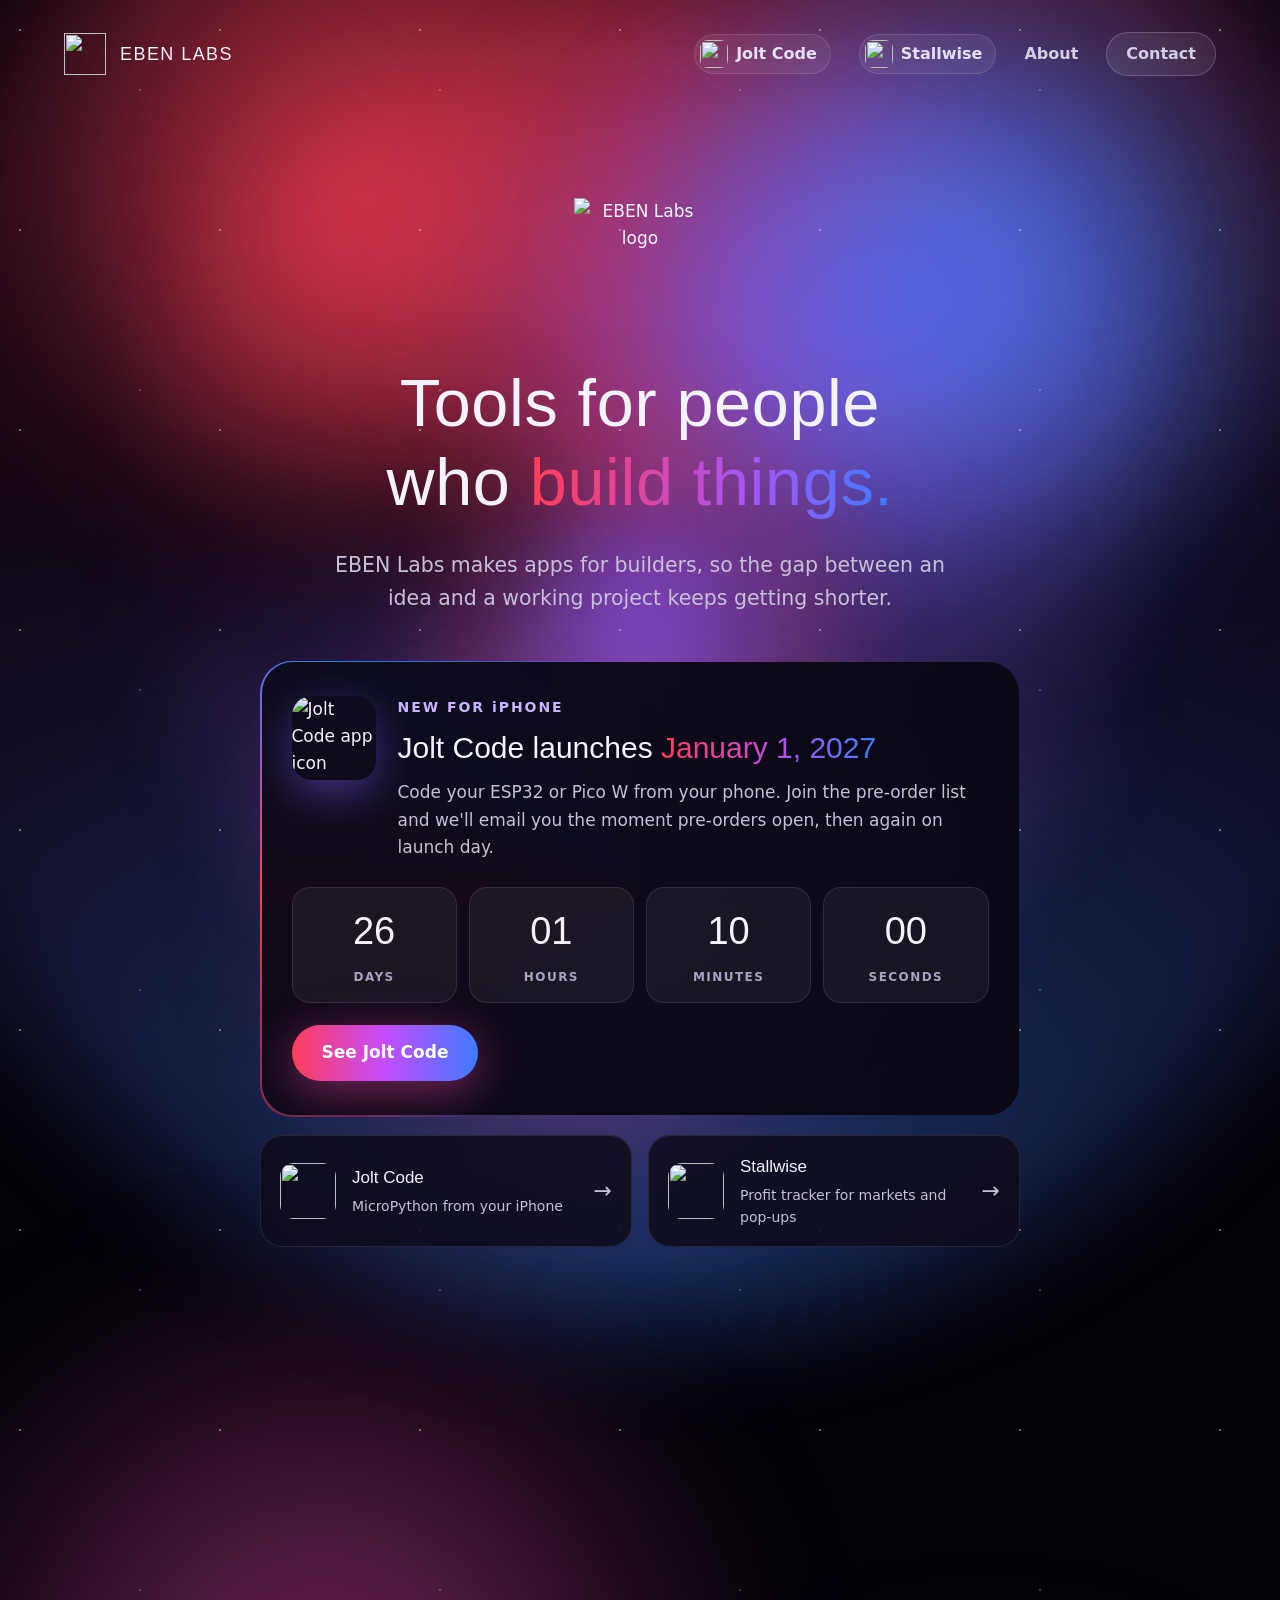
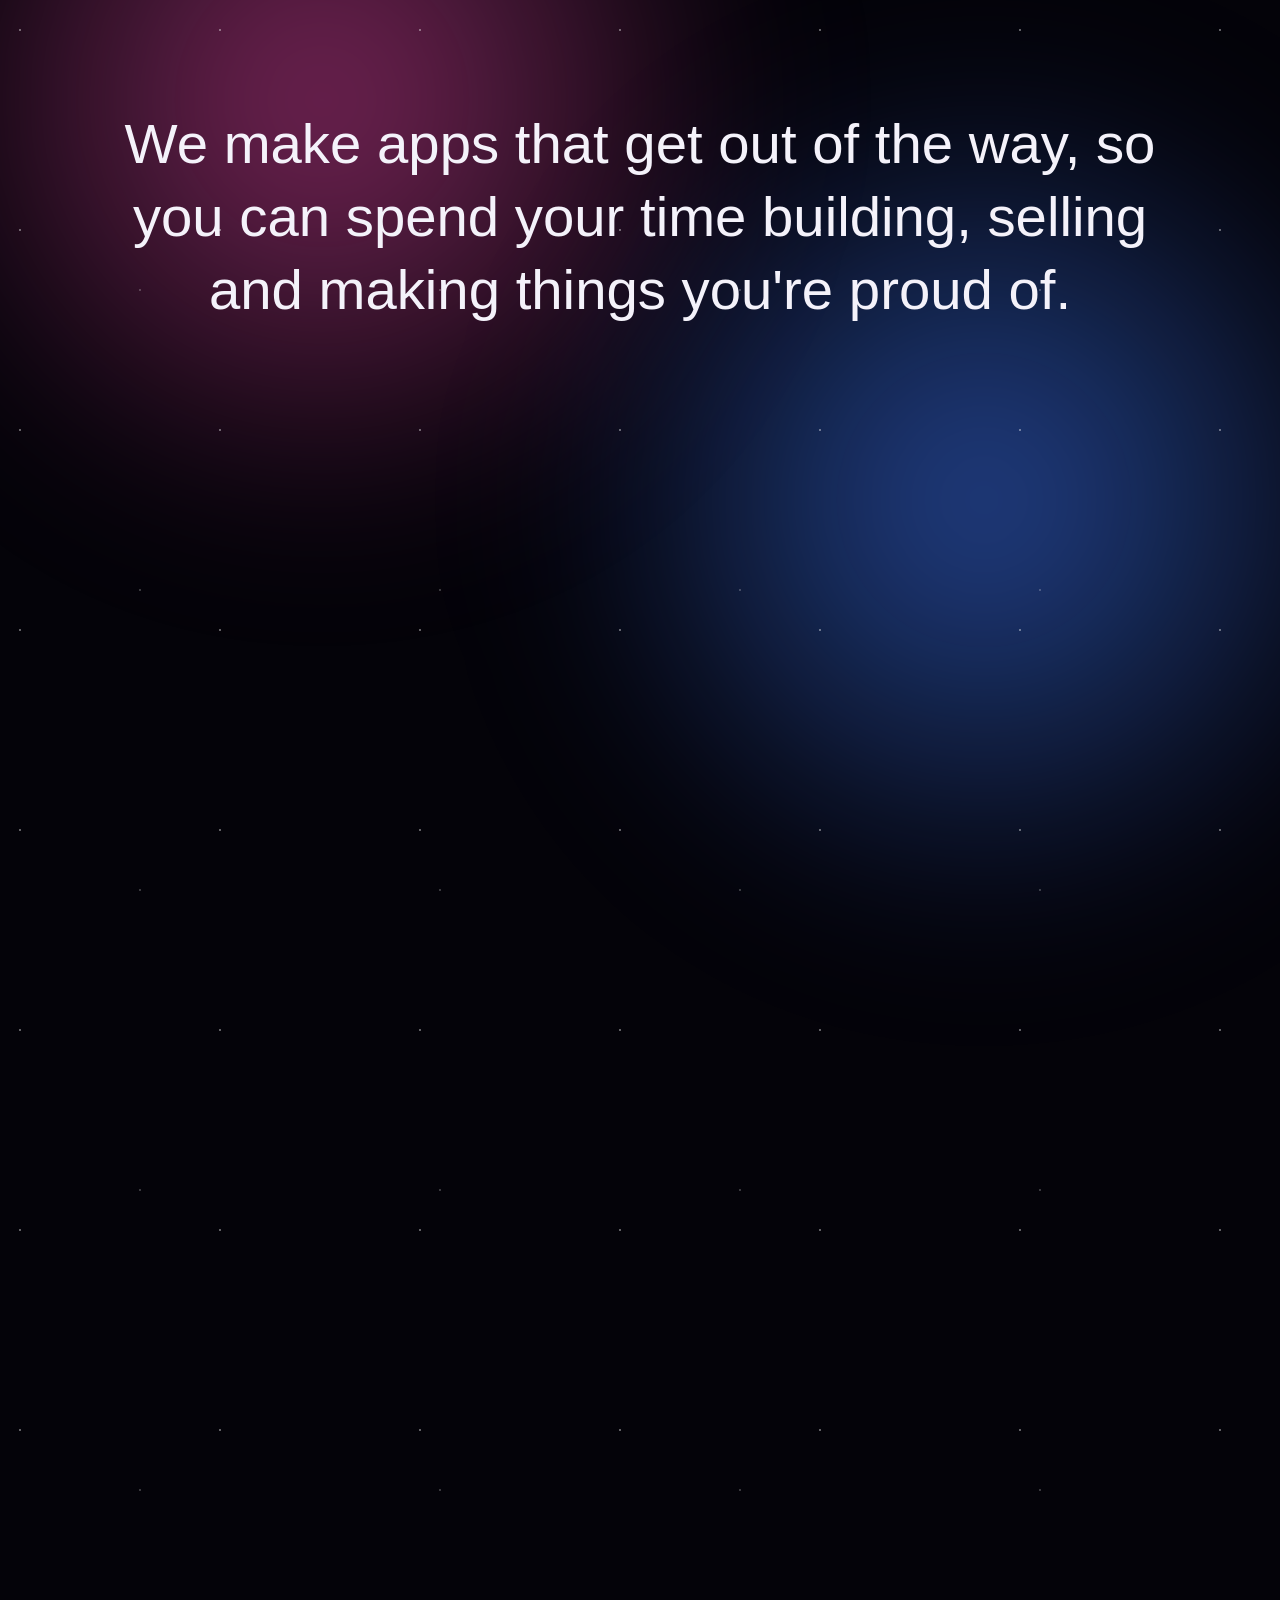
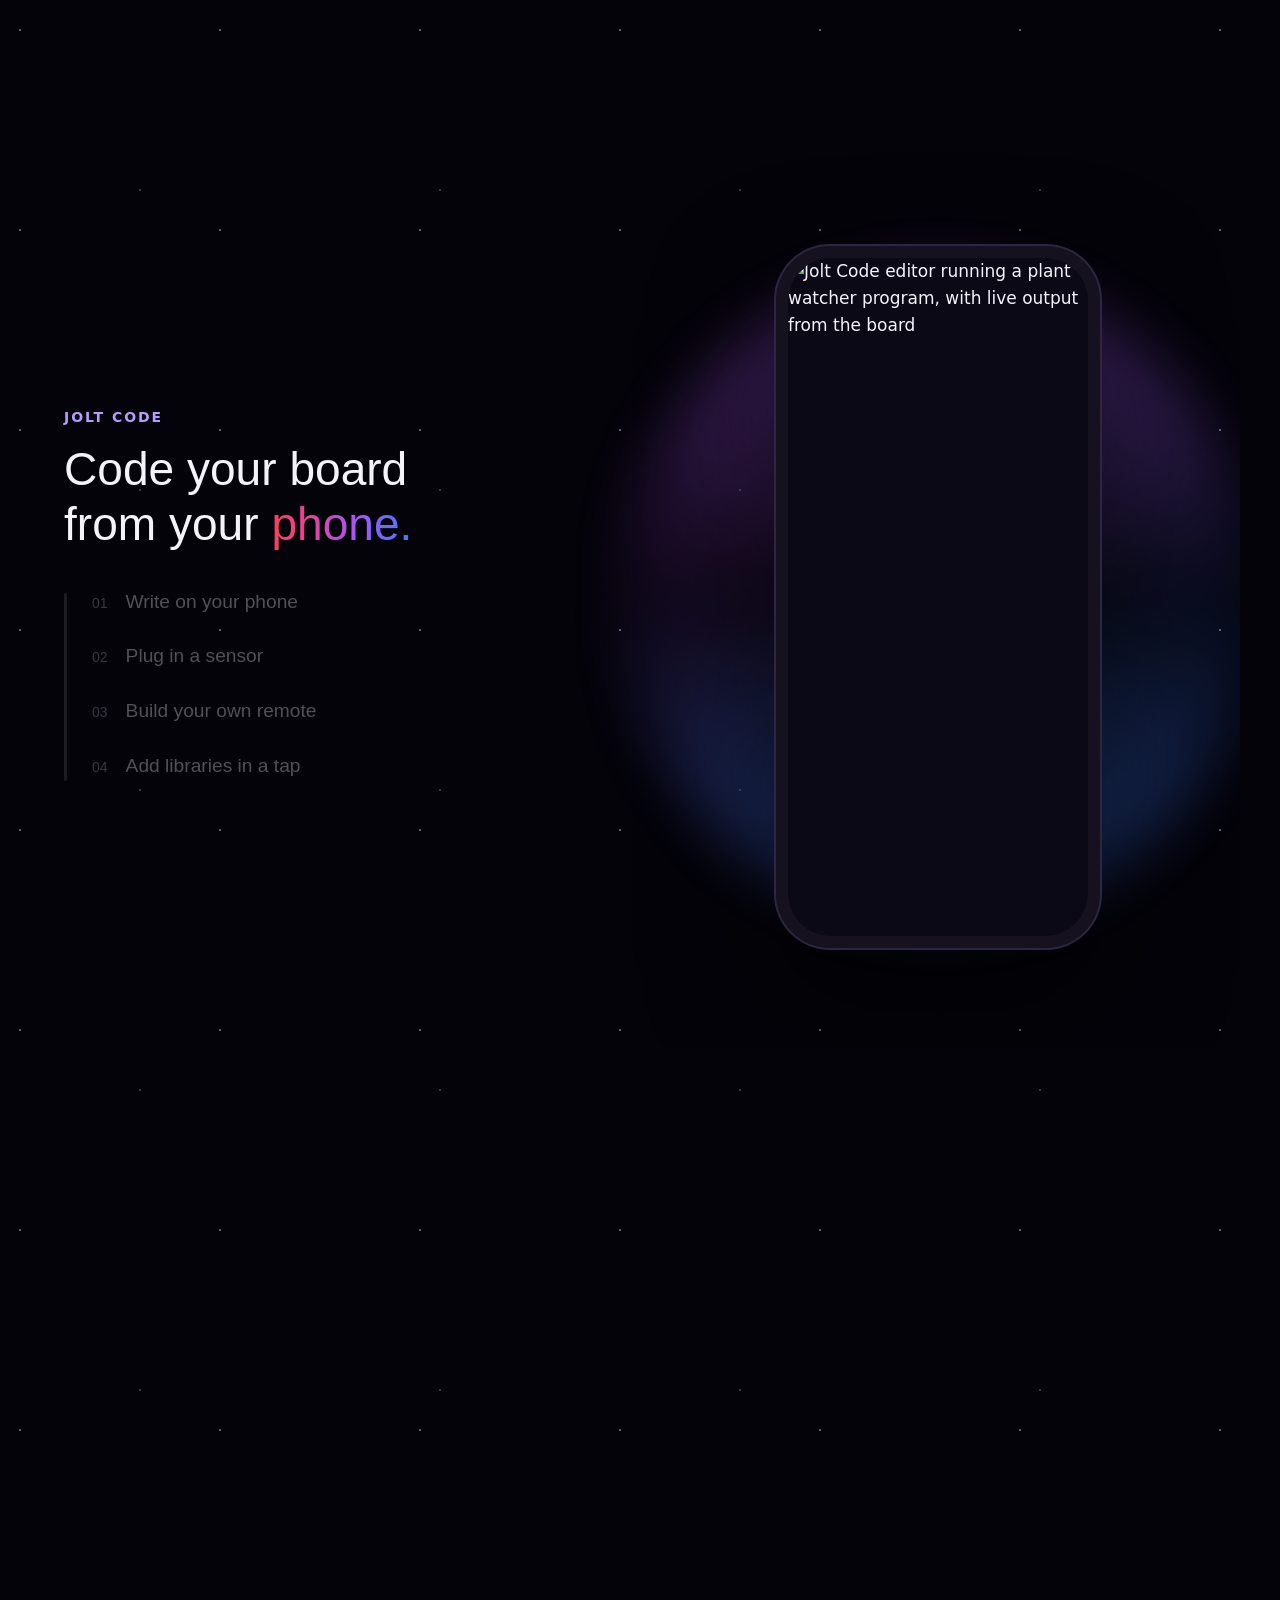
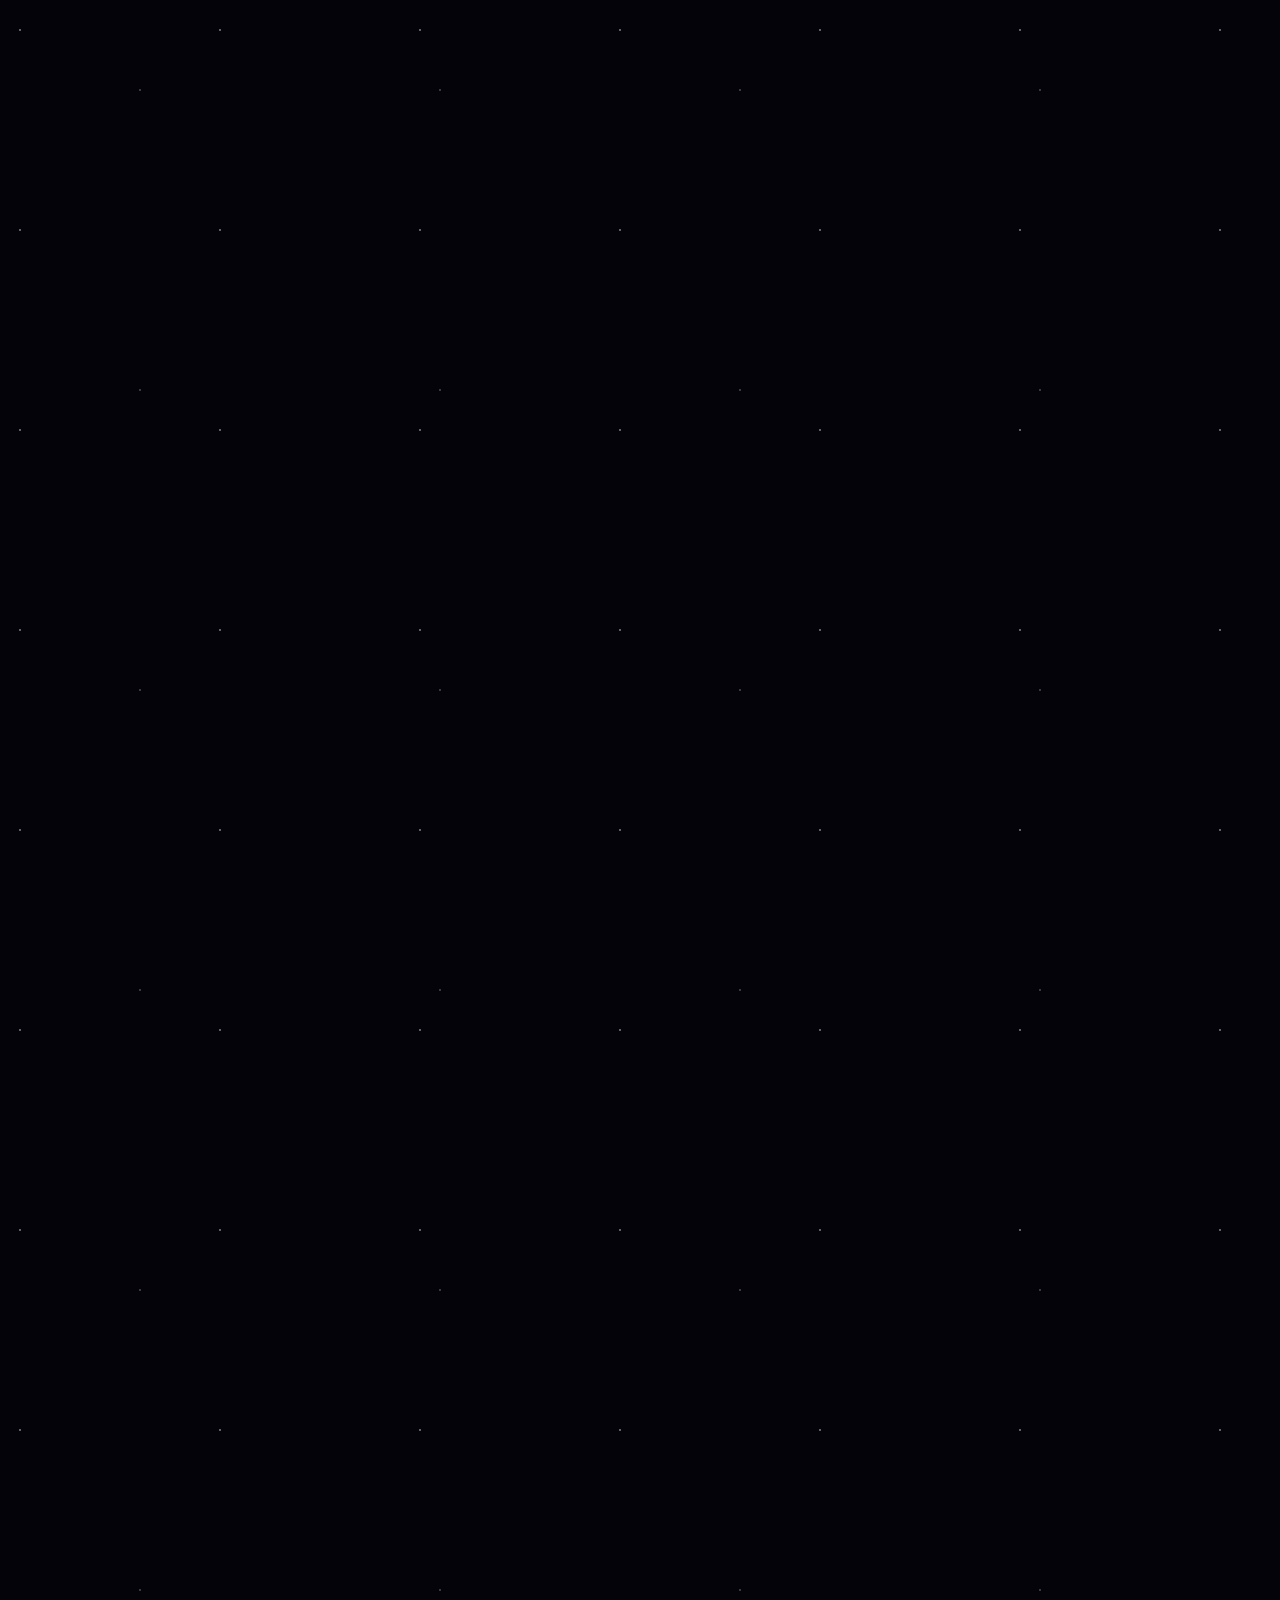
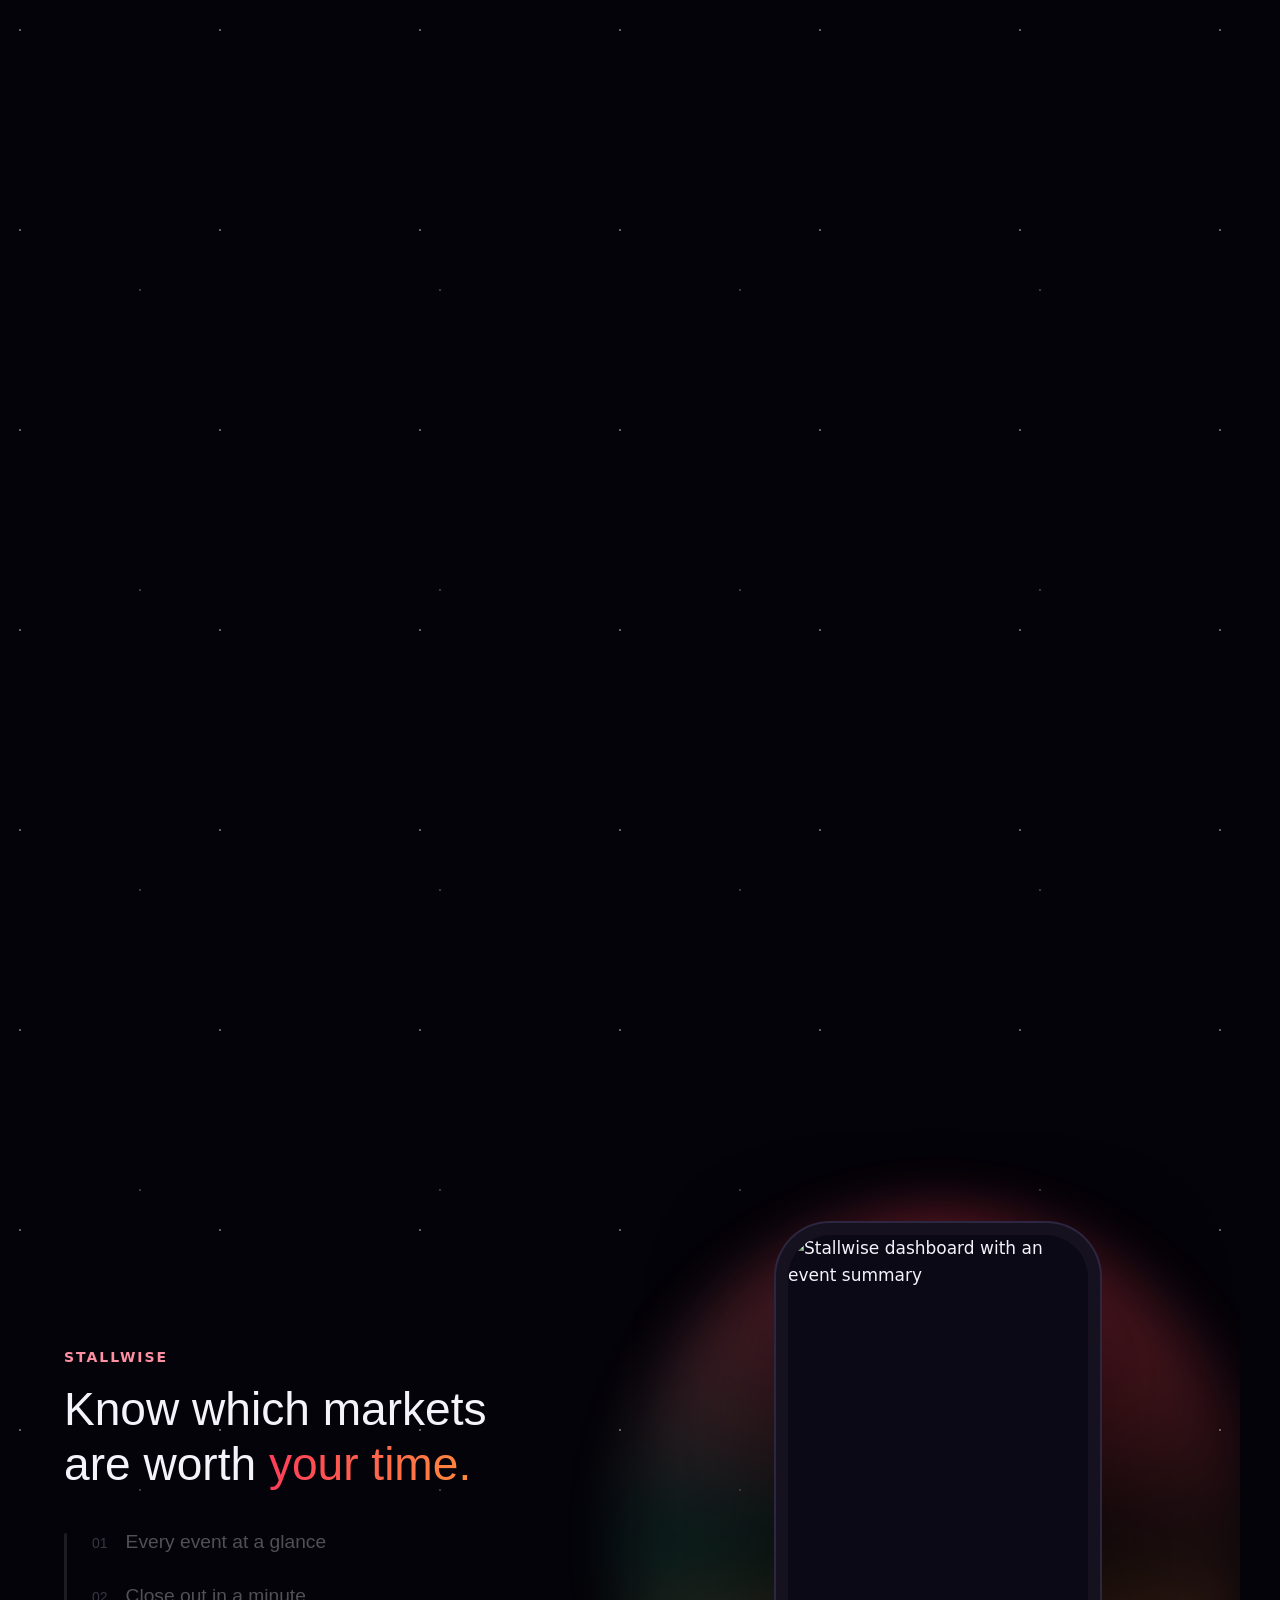
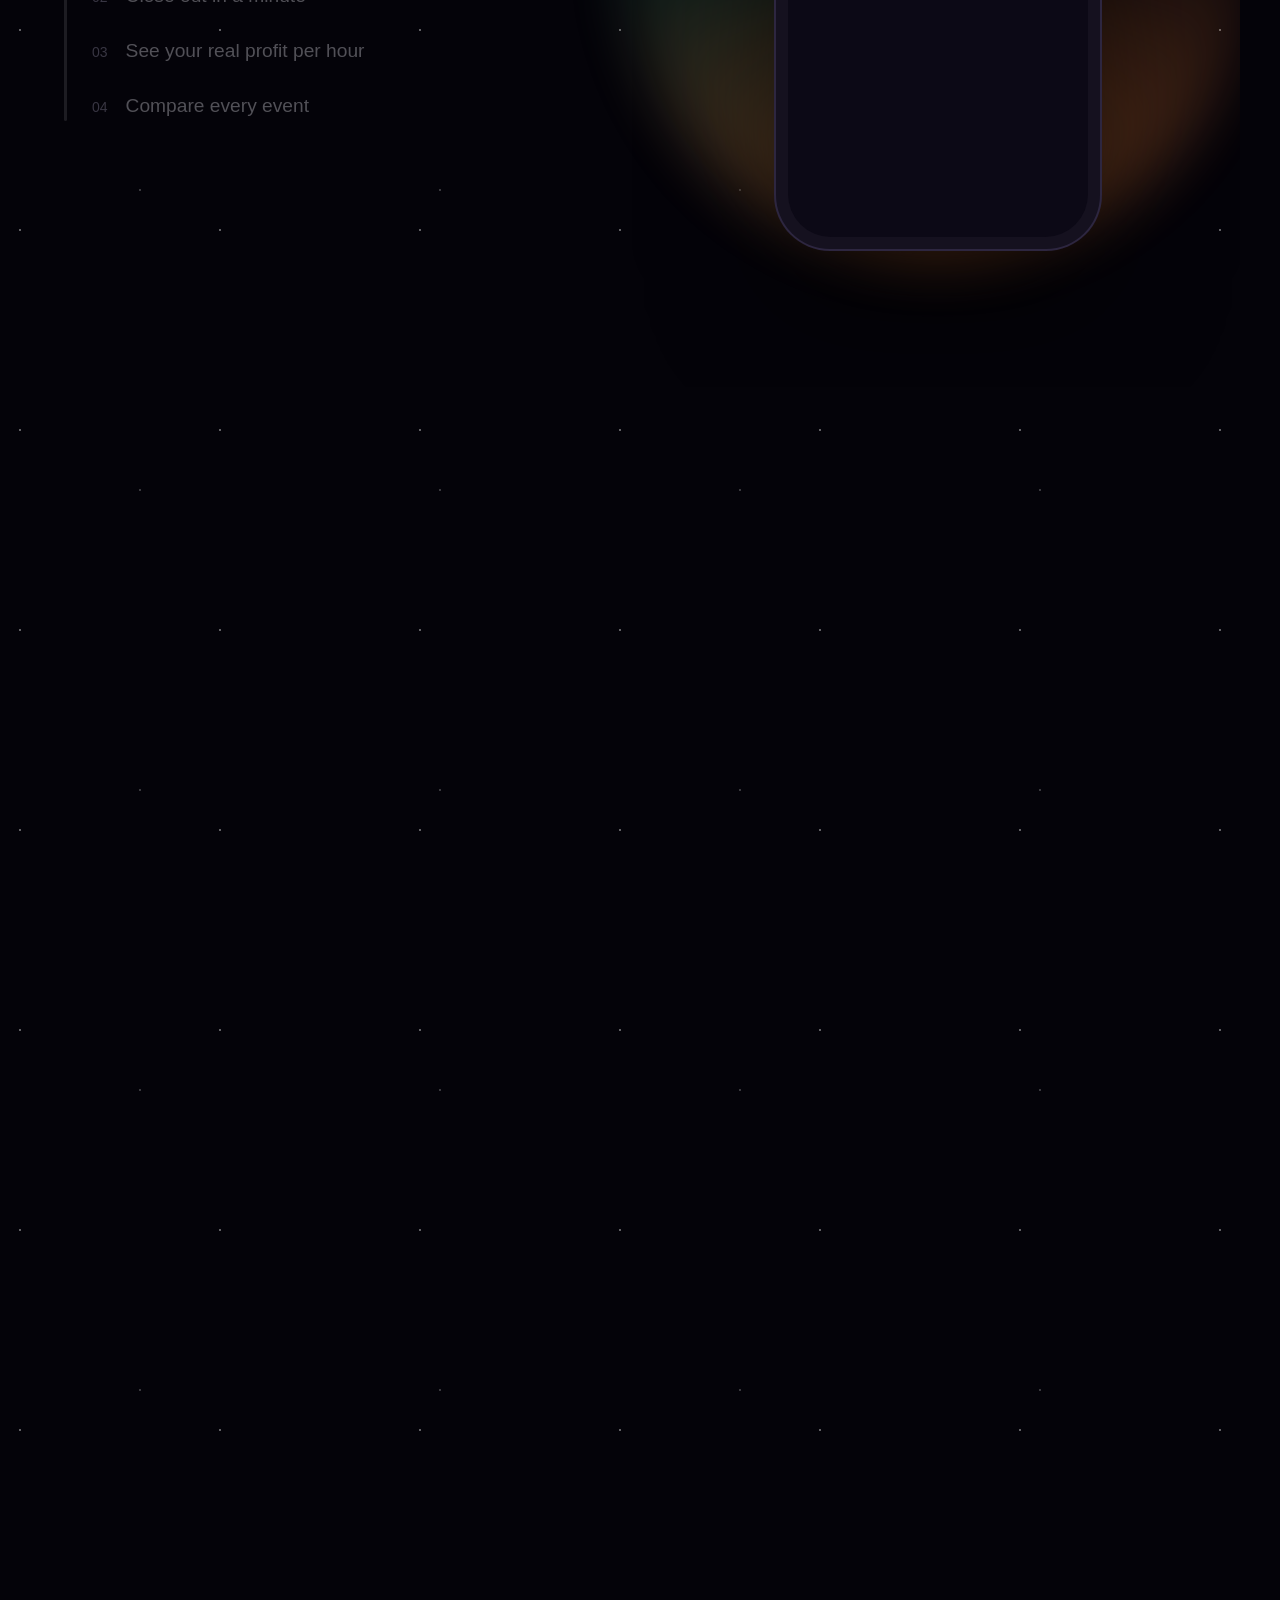
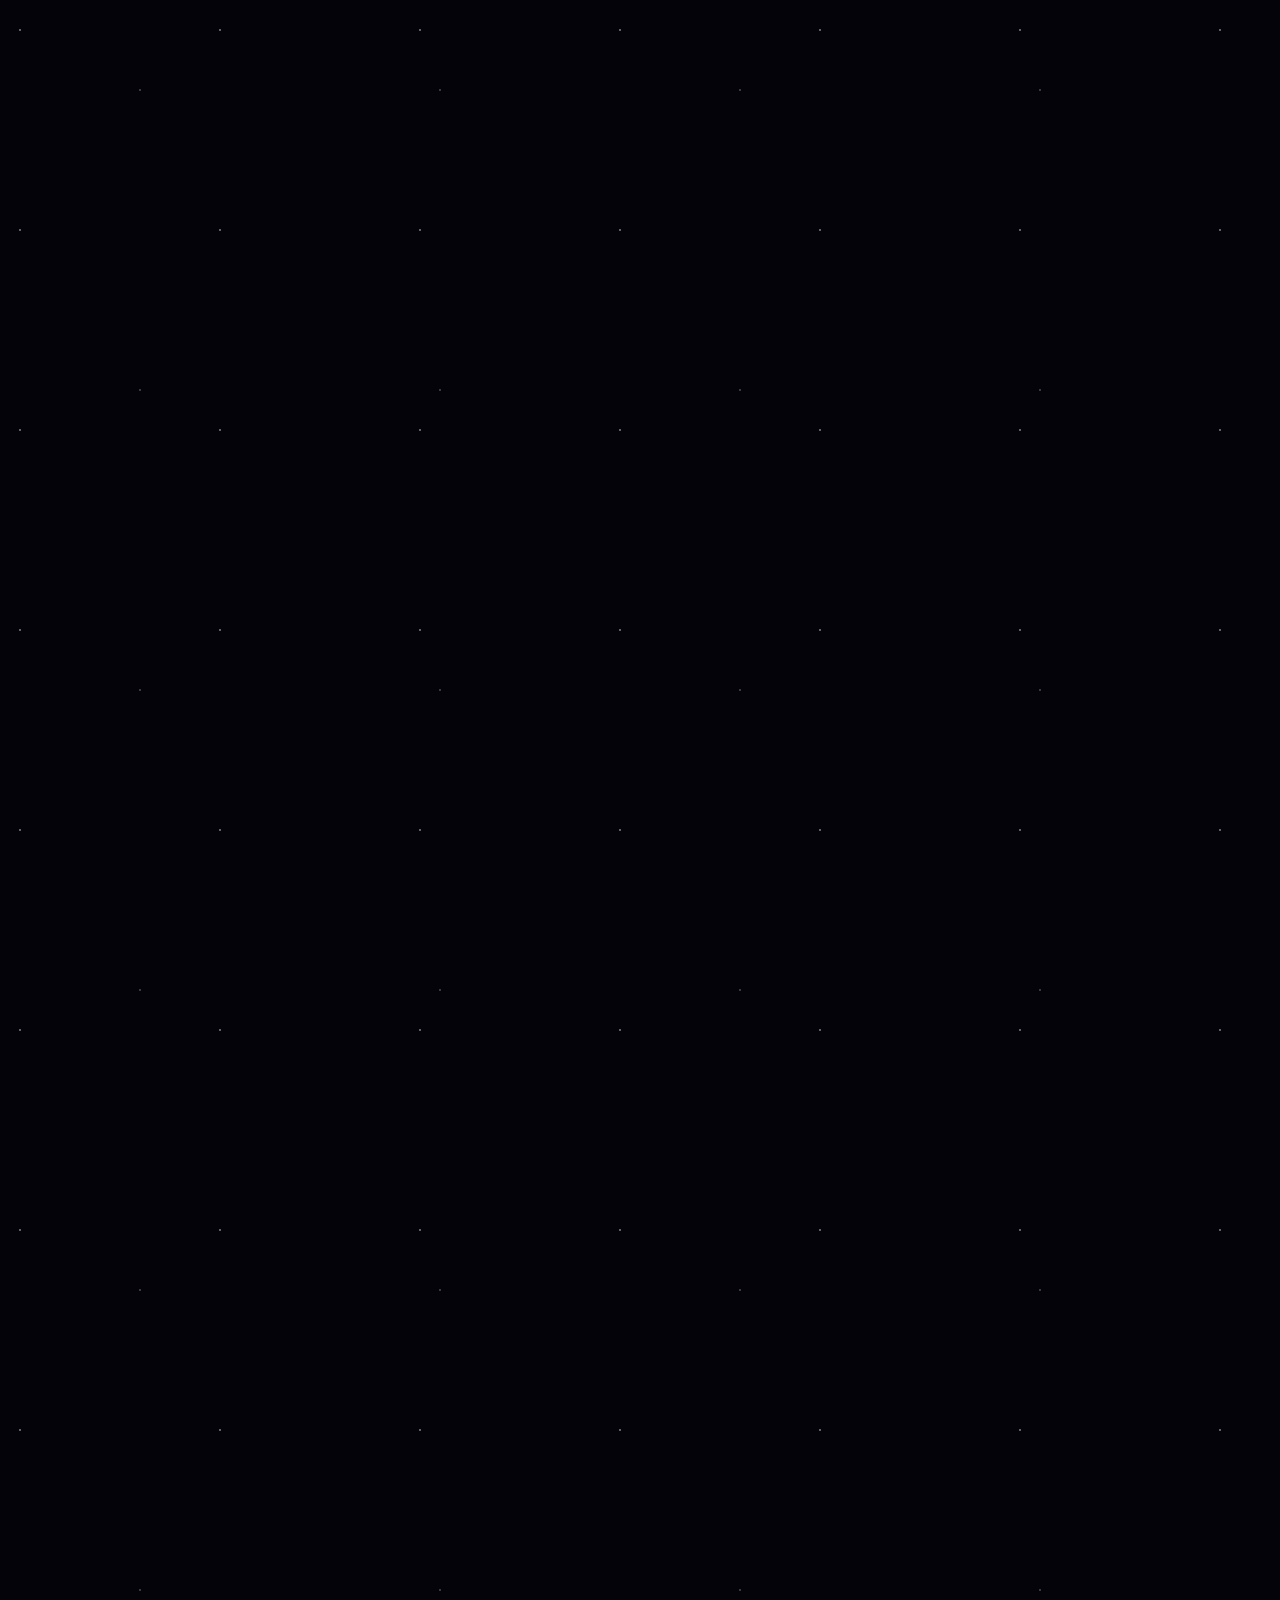
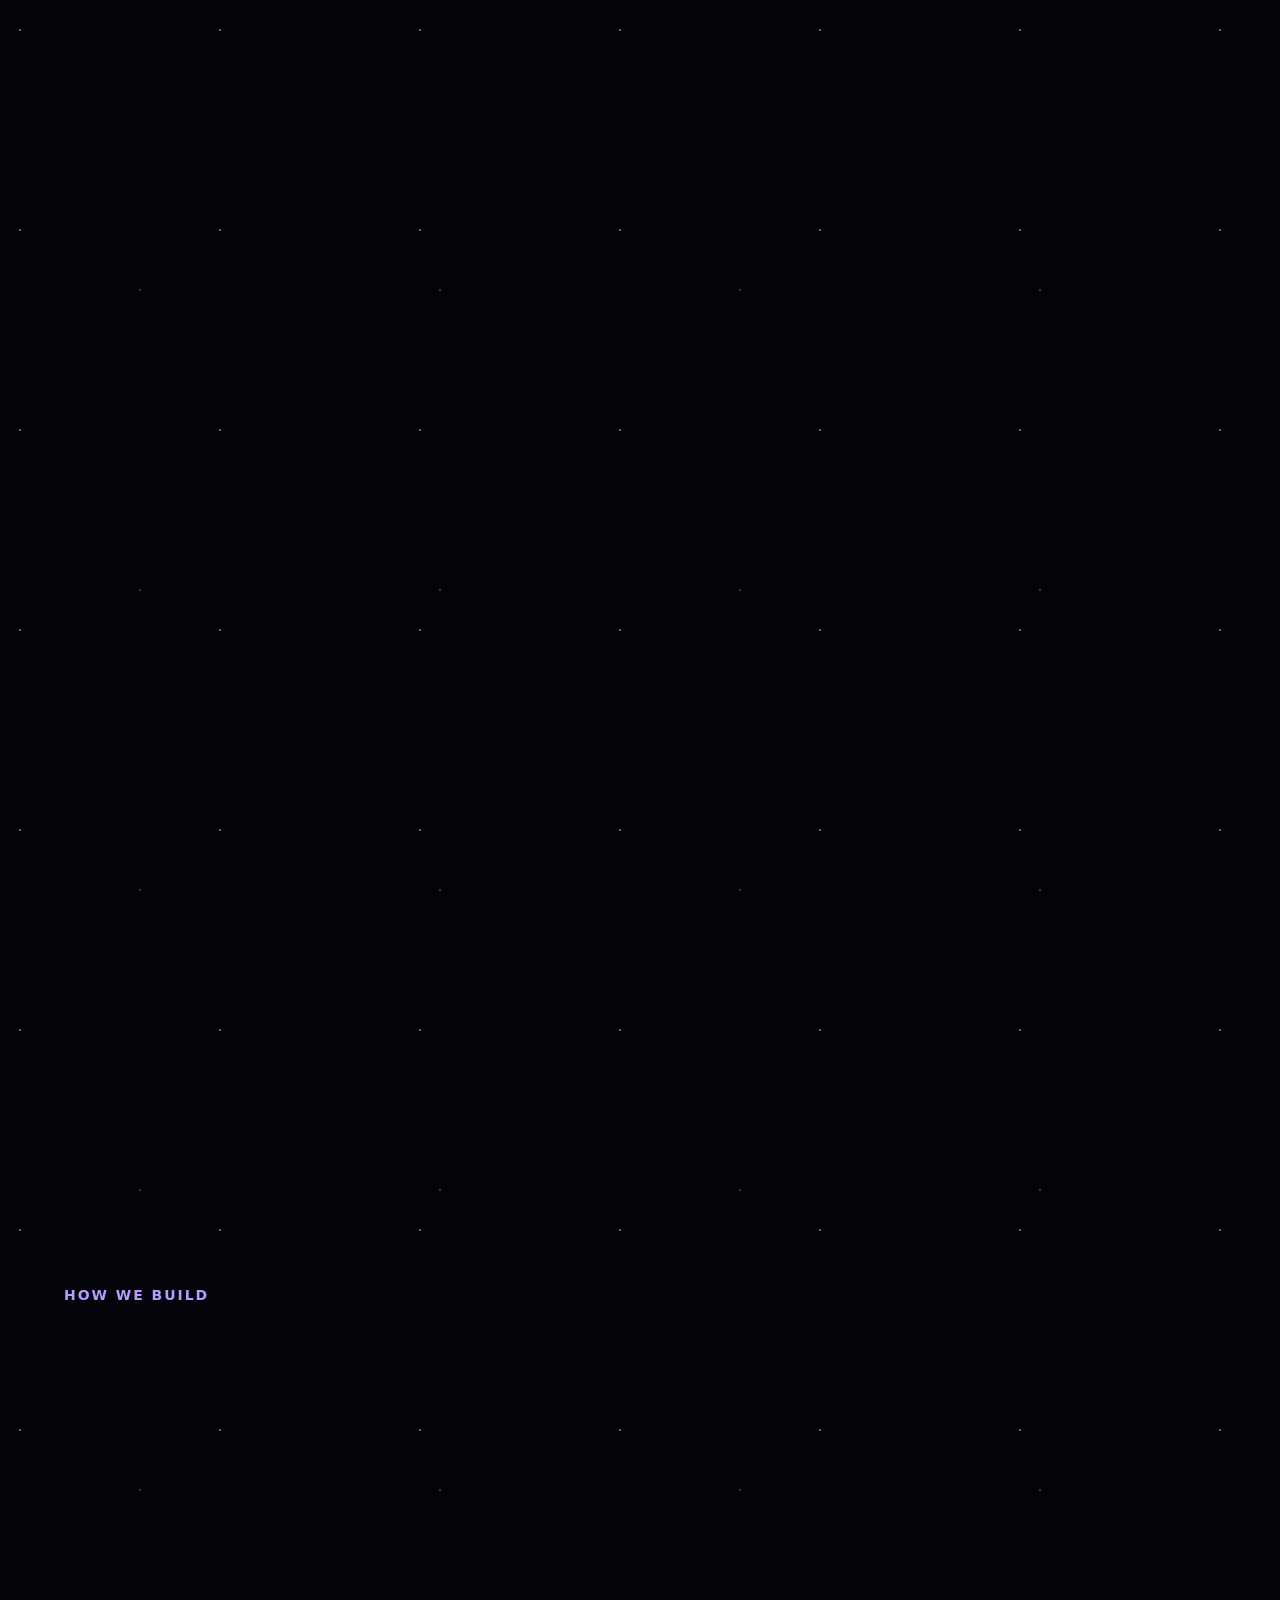
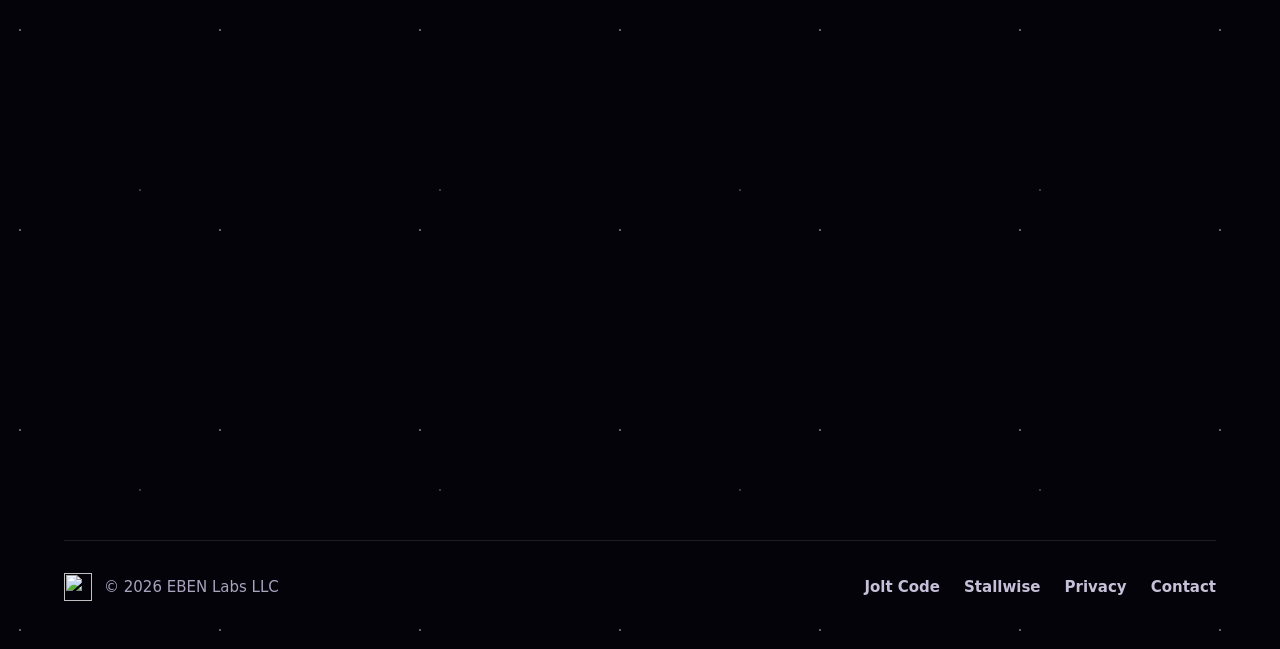
==== commit 50984d78: "Pre-order box with countdown at the centre of the home page; app links in every menu" ====
--- a/index.html
+++ b/index.html
@@ -45,8 +45,8 @@
         <span>EBEN LABS</span>
       </a>
       <nav class="links" aria-label="Main">
-        <a href="/Jolt/">Jolt Code</a>
-        <a href="/Stallwise/">Stallwise</a>
+        <a class="nav-app" href="/Jolt/"><img src="/images/jolt-icon.png" alt="">Jolt Code</a>
+        <a class="nav-app" href="/Stallwise/"><img src="/images/stallwise-icon.png" alt="">Stallwise</a>
         <a href="#about">About</a>
         <a class="pill-btn" href="mailto:epdesign08@gmail.com">Contact</a>
       </nav>
@@ -55,13 +55,50 @@
     <main>
       <section class="hero">
         <img class="hero-mark" src="favicon.svg" width="132" height="132" alt="EBEN Labs logo">
-        <div class="badge"><span>NOW BUILDING · JOLT CODE AND STALLWISE</span></div>
         <h1>Tools for people<br>who <span class="glow-text">build things.</span></h1>
         <p class="lede">EBEN Labs makes apps for builders, so the gap between an idea and a working project keeps getting shorter.</p>
-        <div class="actions">
-          <a class="btn primary" href="#apps">See our apps</a>
-          <a class="btn ghost" href="mailto:epdesign08@gmail.com">Say hello</a>
-        </div>
+
+        <div class="preorder glow-border">
+          <div class="inner">
+            <div class="preorder-head">
+              <img class="preorder-icon" src="/images/jolt-icon.png" alt="Jolt Code app icon">
+              <div>
+                <div class="eyebrow" style="color:#C9B5FF">NEW FOR iPHONE</div>
+                <h2>Jolt Code launches <span class="glow-text">January 1, 2027</span></h2>
+                <p>Code your ESP32 or Pico W from your phone. Join the pre-order list and we'll email you the moment pre-orders open, then again on launch day.</p>
+              </div>
+            </div>
+            <div class="countdown" id="countdown" aria-label="Time until launch">
+              <div><b data-unit="d">--</b><span>days</span></div>
+              <div><b data-unit="h">--</b><span>hours</span></div>
+              <div><b data-unit="m">--</b><span>minutes</span></div>
+              <div><b data-unit="s">--</b><span>seconds</span></div>
+            </div>
+            <form class="waitlist" data-source="home" novalidate hidden>
+              <div class="field">
+                <label class="sr" for="email-home">Email address</label>
+                <input id="email-home" type="email" name="email" placeholder="you@example.com" autocomplete="email" required>
+                <input class="hp" type="text" name="website" tabindex="-1" autocomplete="off" aria-hidden="true">
+                <button type="submit">Join the pre-order list</button>
+              </div>
+              <p class="note" role="status">One email when pre-orders open, one on launch day. No spam.</p>
+            </form>
+            <a class="btn primary waitlist-fallback" href="/Jolt/">See Jolt Code</a>
+          </div>
+        </div>
+
+        <nav class="app-links" aria-label="Our apps">
+          <a class="app-link jolt" href="/Jolt/">
+            <img src="/images/jolt-icon.png" alt="">
+            <span><b>Jolt Code</b><small>MicroPython from your iPhone</small></span>
+            <i aria-hidden="true">→</i>
+          </a>
+          <a class="app-link stallwise" href="/Stallwise/">
+            <img src="/images/stallwise-icon.png" alt="">
+            <span><b>Stallwise</b><small>Profit tracker for markets and pop-ups</small></span>
+            <i aria-hidden="true">→</i>
+          </a>
+        </nav>
       </section>
     </main>
   </div>
@@ -209,5 +246,7 @@
   </div>
 </div>
 <script src="scroll.js"></script>
+<script src="/app.js"></script>
+<script src="/waitlist.js"></script>
 </body>
 </html>
--- a/style.css
+++ b/style.css
@@ -364,3 +364,59 @@
   .shimmer, .icon-orbit img, .icon-orbit::before, .ticker-track, .glow-border::before, .soon-pill i, .caret { animation: none; }
   .feature { transform: none; }
 }
+
+/* Apps in the menu, with their icons */
+nav.links a.nav-app { display: inline-flex; align-items: center; gap: 8px; height: 40px; padding: 0 14px 0 6px; border-radius: 999px;
+  background: rgba(255,255,255,.06); box-shadow: inset 0 0 0 1px rgba(255,255,255,.12); color: #E6E0F7; }
+nav.links a.nav-app img { width: 28px; height: 28px; border-radius: 8px; }
+nav.links a.nav-app:hover { background: rgba(255,255,255,.12); color: #fff; }
+nav.links a.nav-app[aria-current="page"] { box-shadow: inset 0 0 0 1.5px rgba(var(--c1), 1); padding-bottom: 0; }
+
+/* The home page's launch box: countdown and pre-order list */
+.preorder { width: 100%; max-width: 760px; margin: 46px auto 0; }
+.preorder .inner { padding: 34px 30px; text-align: left; }
+.preorder-head { display: flex; gap: 22px; align-items: flex-start; }
+.preorder-icon { flex: none; width: 84px; height: 84px; border-radius: 20px; box-shadow: 0 14px 40px rgba(124,92,255,.45); animation: float 5s ease-in-out infinite; }
+.preorder h2 { margin: 10px 0 0; font-size: clamp(20px, 2.6vw, 30px); line-height: 1.3; }
+.preorder-head p { margin: 12px 0 0; color: var(--muted); max-width: none; }
+.countdown { display: grid; grid-template-columns: repeat(4, minmax(0, 1fr)); gap: 12px; margin: 26px 0 0; }
+.countdown div { border-radius: 18px; padding: 14px 8px; text-align: center; background: rgba(255,255,255,.05); box-shadow: inset 0 0 0 1px rgba(255,255,255,.1); }
+.countdown b { display: block; font-family: var(--display); font-weight: 400; font-size: clamp(24px, 3.4vw, 38px); font-variant-numeric: tabular-nums; }
+.countdown span { font-size: 12px; font-weight: 800; letter-spacing: .12em; text-transform: uppercase; color: #A9A3BE; }
+.preorder .waitlist { max-width: none; margin: 22px 0 0; }
+.preorder .waitlist .field { justify-content: flex-start; }
+.preorder .waitlist-fallback { margin-top: 22px; }
+
+/* Big links to each app, right under the launch box */
+.app-links { display: grid; grid-template-columns: repeat(2, minmax(0, 1fr)); gap: 16px; width: 100%; max-width: 760px; margin: 18px auto 0; }
+.app-link { display: flex; align-items: center; gap: 16px; padding: 18px 20px; border-radius: 22px; text-decoration: none; text-align: left;
+  background: rgba(14,11,26,.85); box-shadow: inset 0 0 0 1px rgba(255,255,255,.1); transition: transform .25s ease, box-shadow .25s ease; }
+.app-link img { width: 56px; height: 56px; border-radius: 14px; flex: none; }
+.app-link span { flex: 1; min-width: 0; }
+.app-link b { display: block; font-family: var(--display); font-weight: 400; font-size: 17px; color: var(--text); }
+.app-link small { display: block; margin-top: 4px; font-size: 14px; color: var(--muted); }
+.app-link i { font-style: normal; font-size: 22px; color: var(--muted); transition: transform .25s ease; }
+.app-link:hover { transform: translateY(-3px); }
+.app-link:hover i { transform: translateX(4px); color: #fff; }
+.app-link.jolt:hover { box-shadow: inset 0 0 0 1.5px #A855F7, 0 16px 44px rgba(124,92,255,.35); }
+.app-link.stallwise:hover { box-shadow: inset 0 0 0 1.5px #FF6A3D, 0 16px 44px rgba(255,90,60,.3); }
+
+@media (max-width: 700px) {
+  .app-links { grid-template-columns: 1fr; }
+  .preorder .inner { padding: 26px 20px; }
+  .preorder-head { flex-direction: column; gap: 14px; }
+  .preorder-icon { width: 64px; height: 64px; border-radius: 16px; }
+  .countdown { gap: 8px; }
+}
+@media (max-width: 560px) {
+  /* Phones: the two apps stay in the menu; Contact and About move to the footer. */
+  nav.links { gap: 8px; }
+  nav.links a.nav-app { display: inline-flex; height: 38px; padding: 0 12px 0 5px; font-size: 14px; }
+  nav.links a.nav-app img { width: 26px; height: 26px; border-radius: 7px; }
+  nav.links a.pill-btn { display: none; }
+}
+@media (max-width: 420px) {
+  .brand span { display: none; }
+  .countdown span { font-size: 10px; letter-spacing: .06em; }
+}
+@media (prefers-reduced-motion: reduce) { .preorder-icon { animation: none; } }
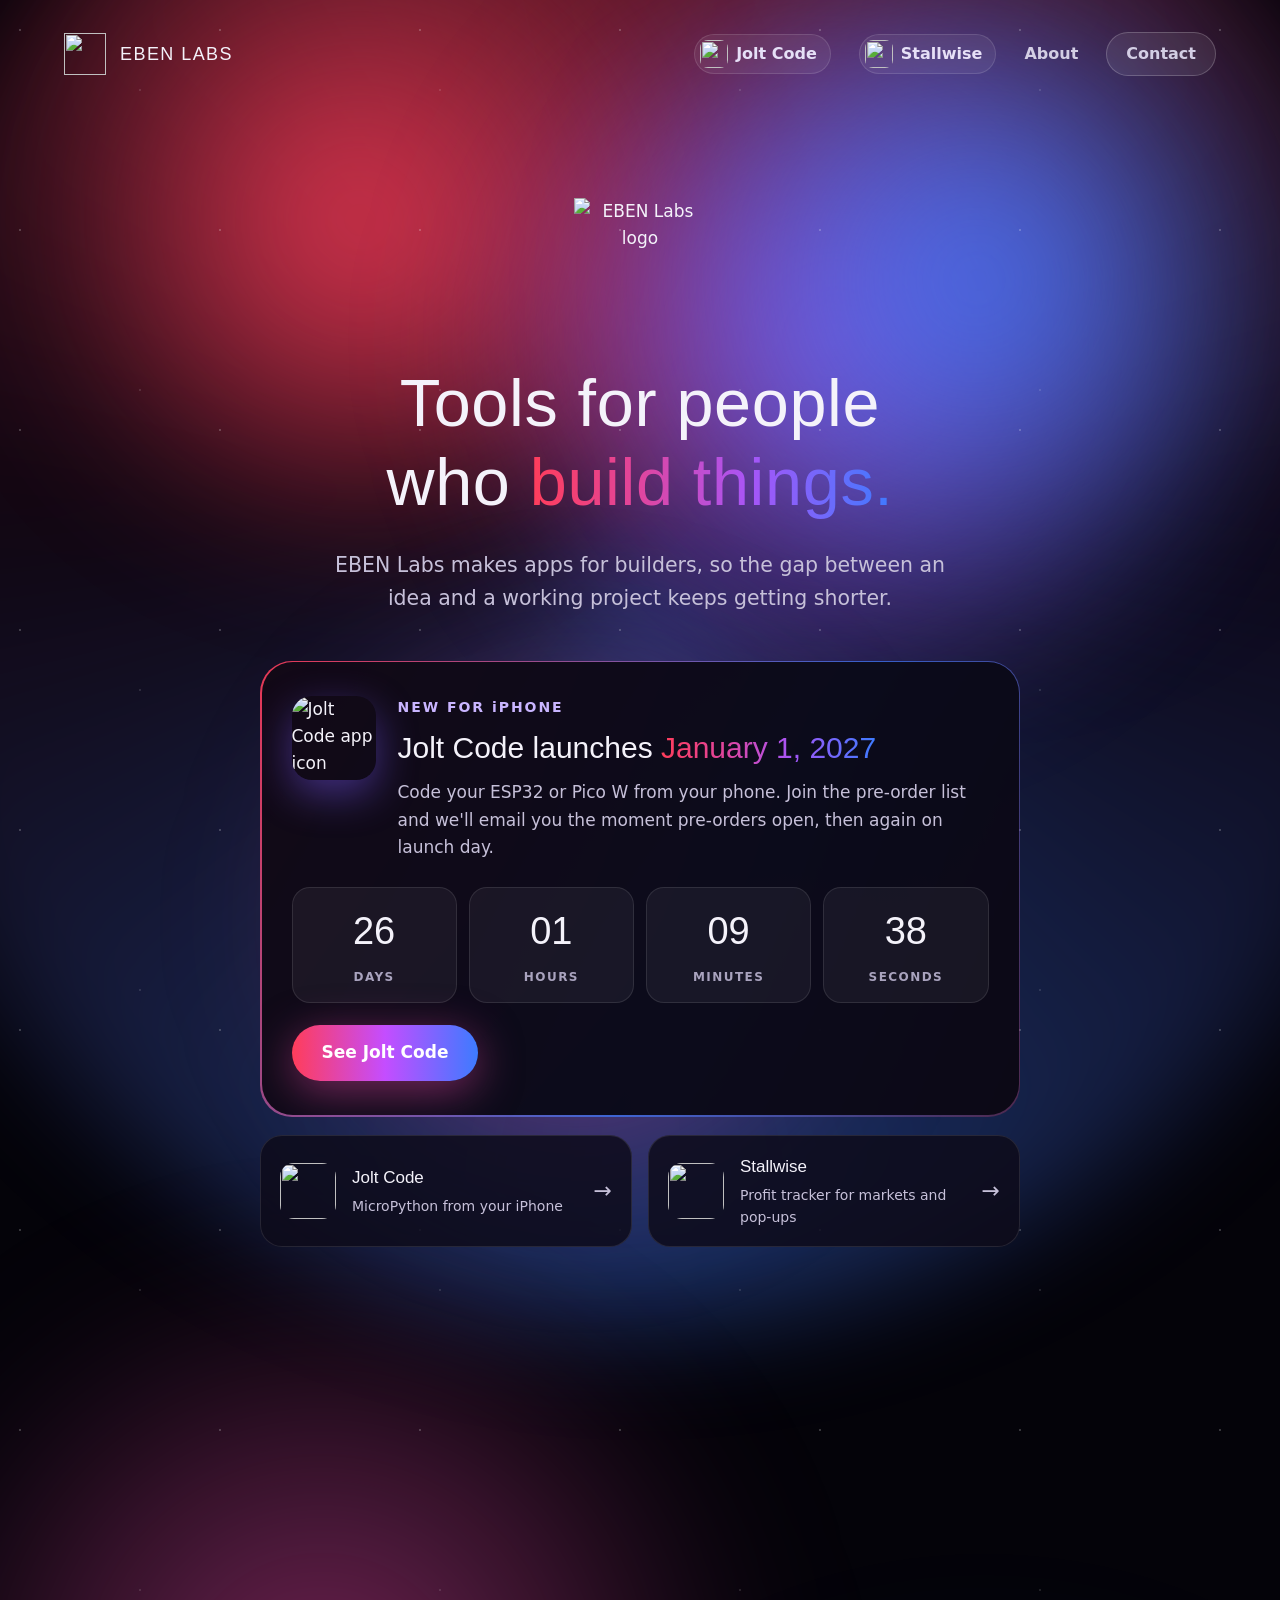
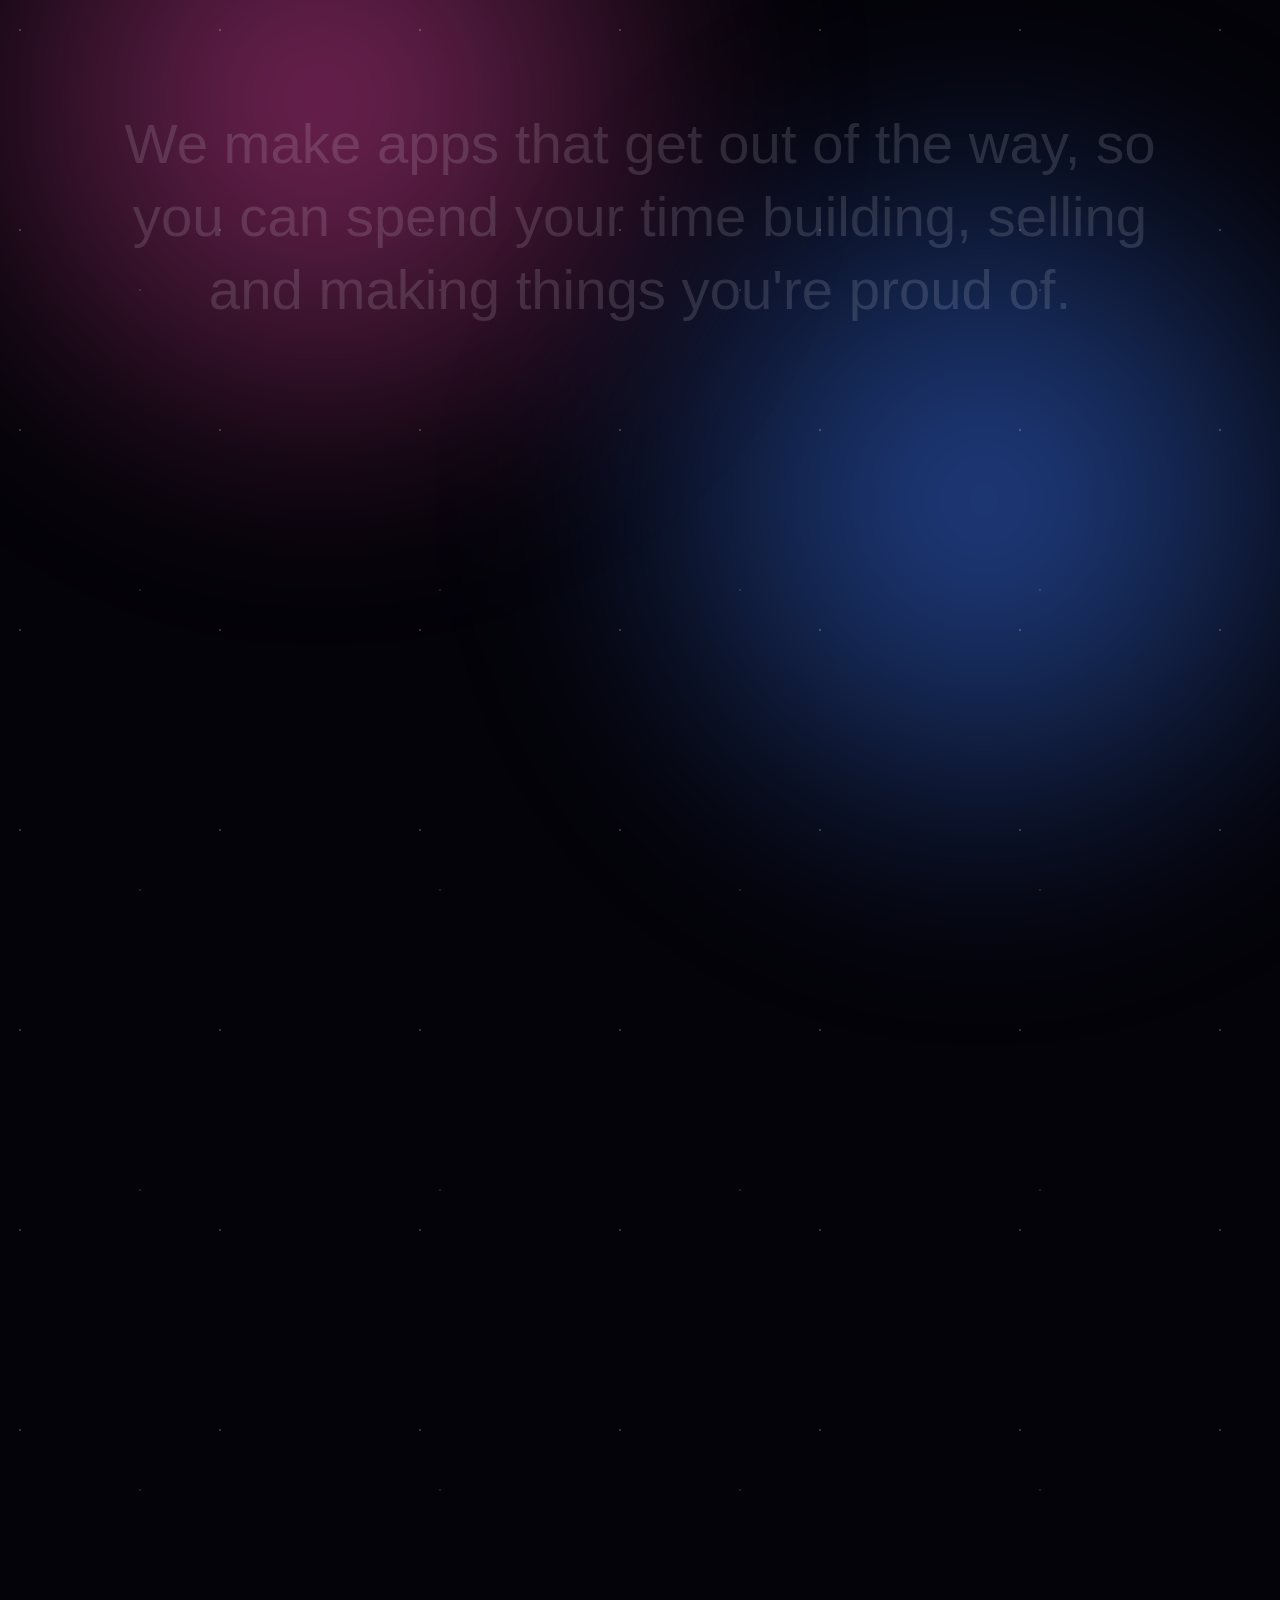
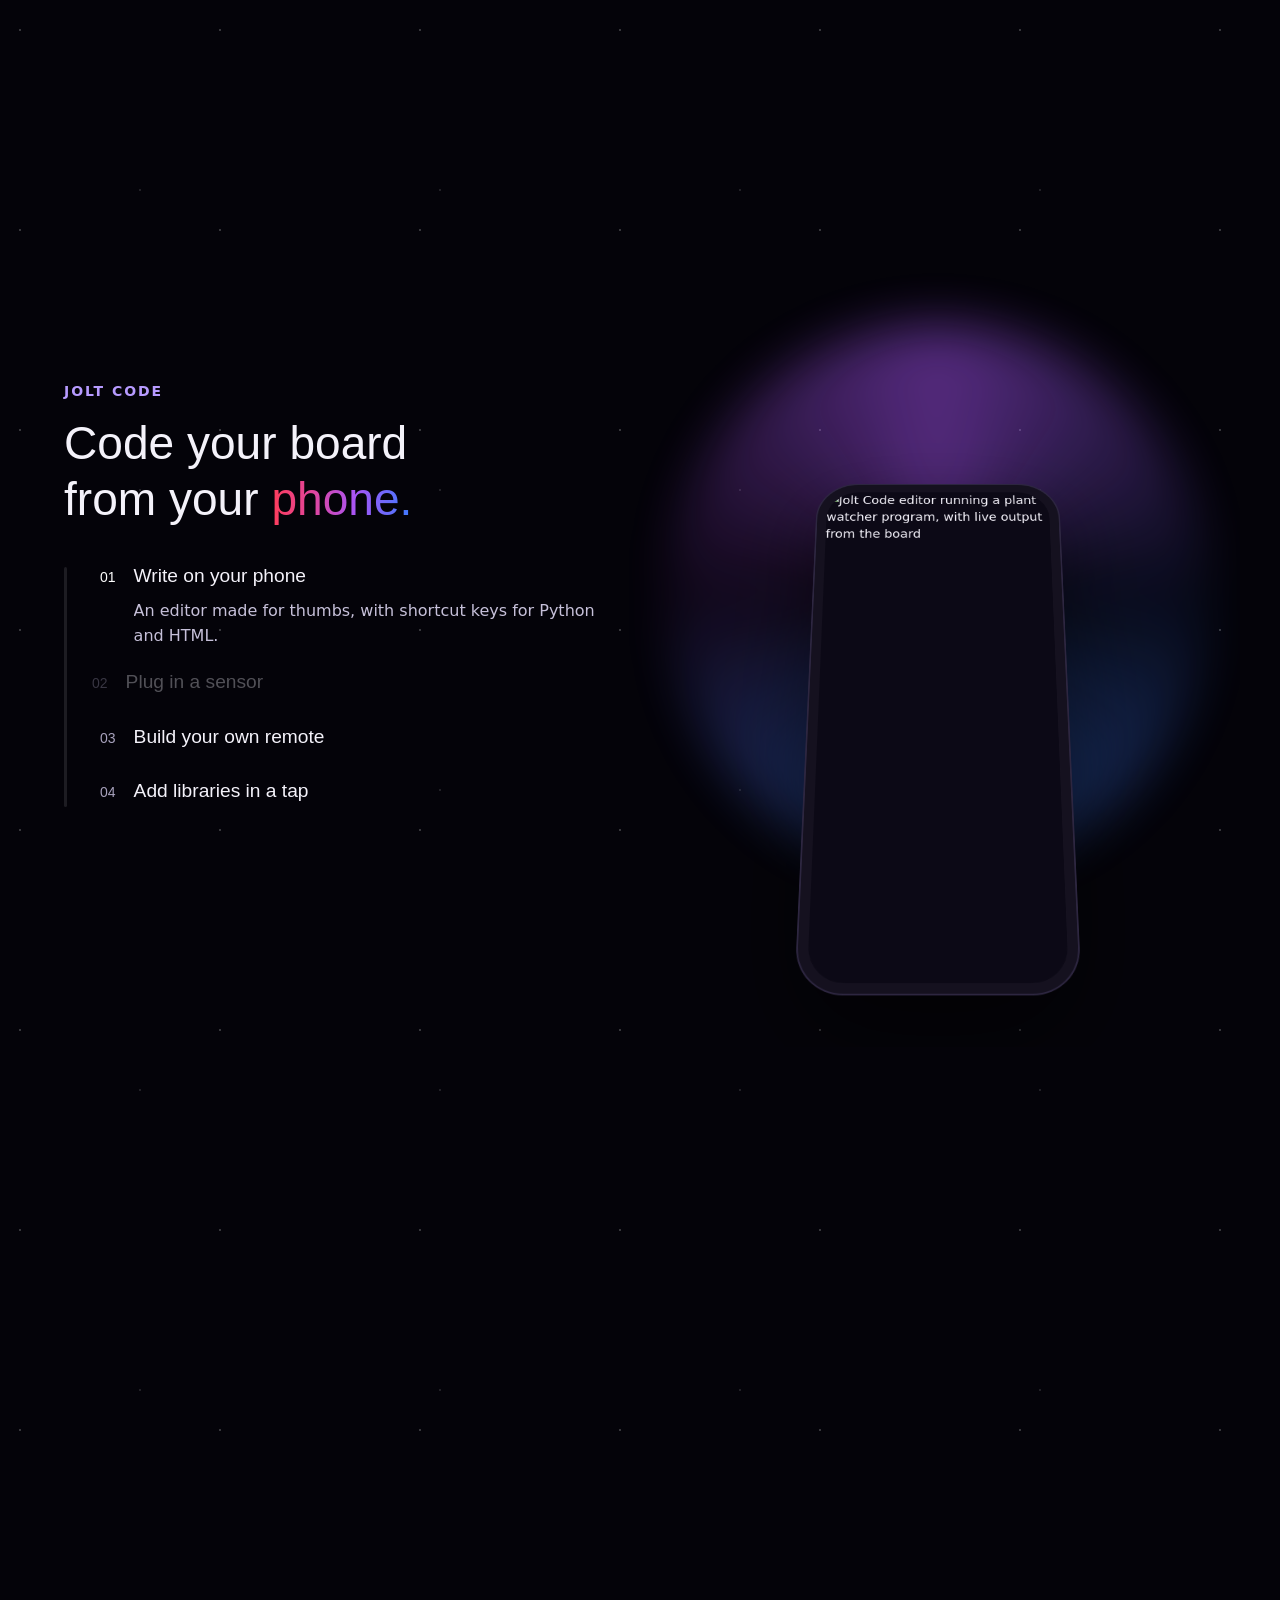
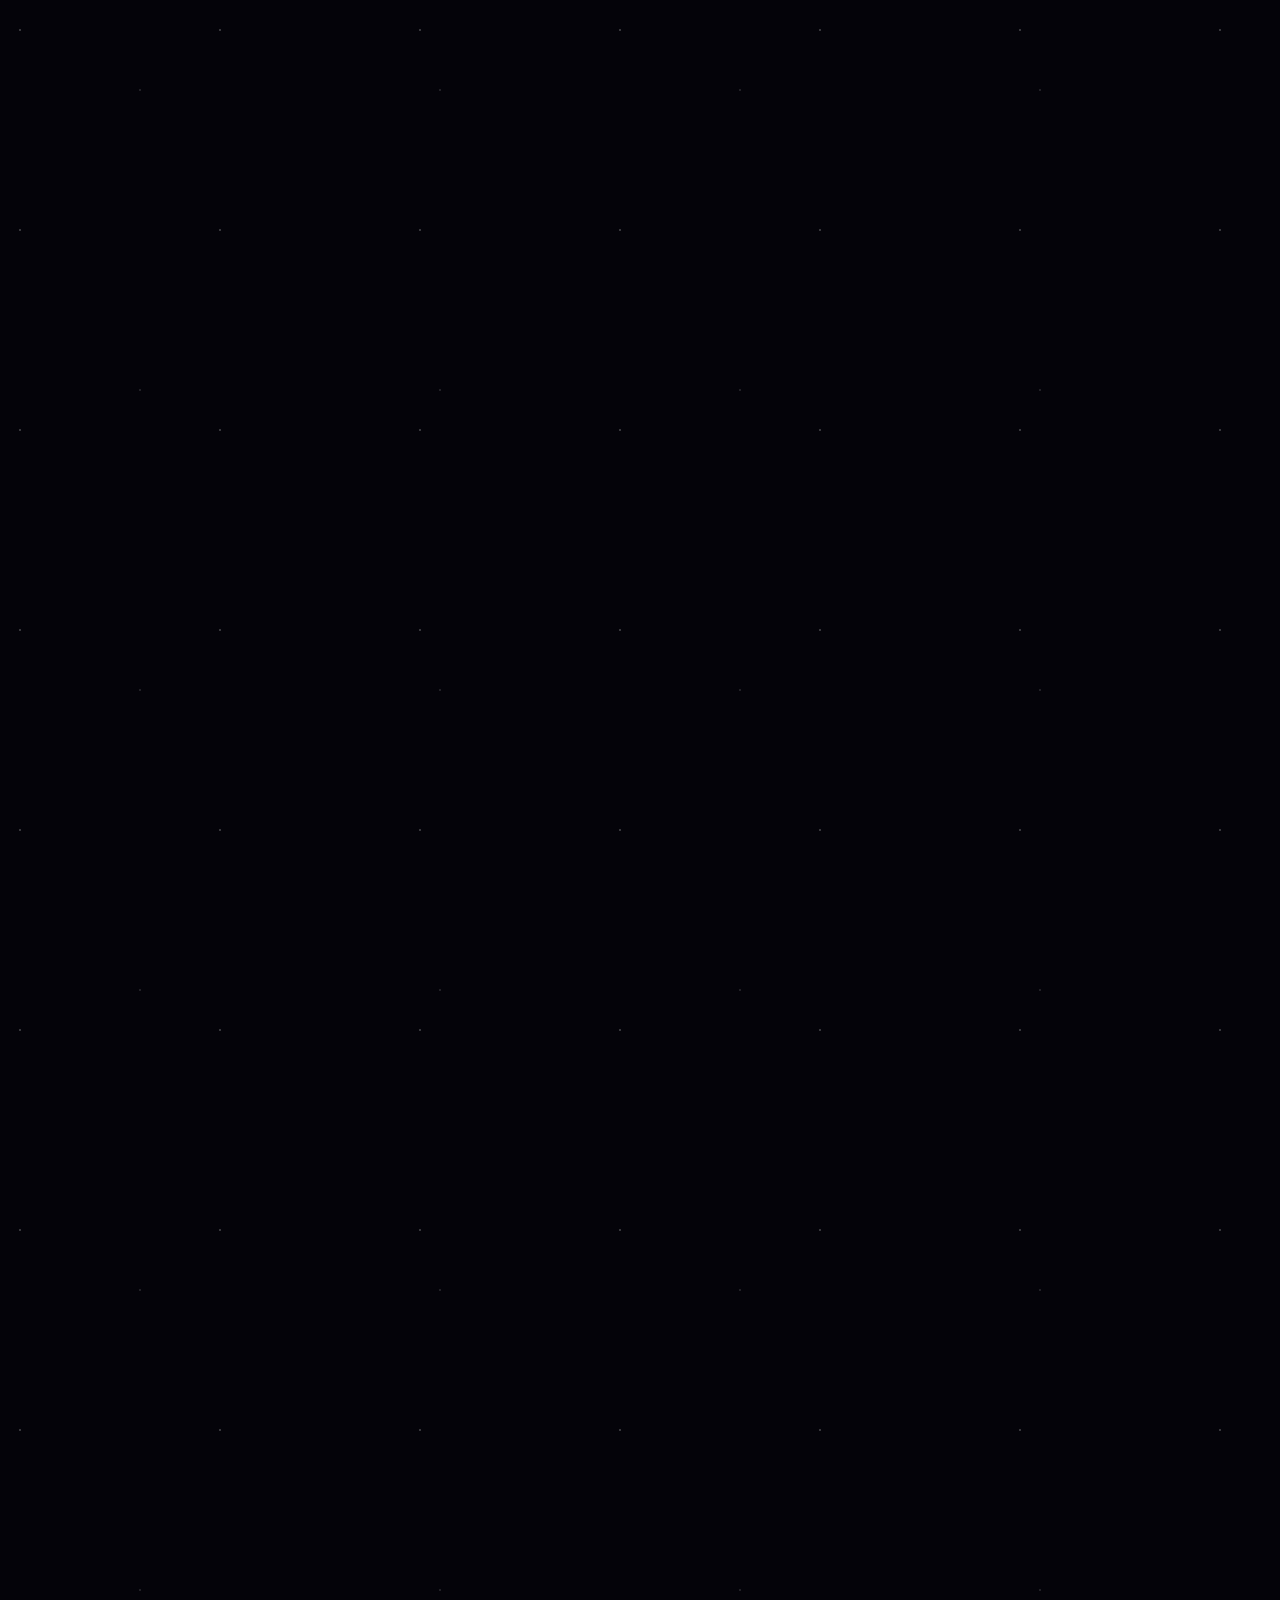
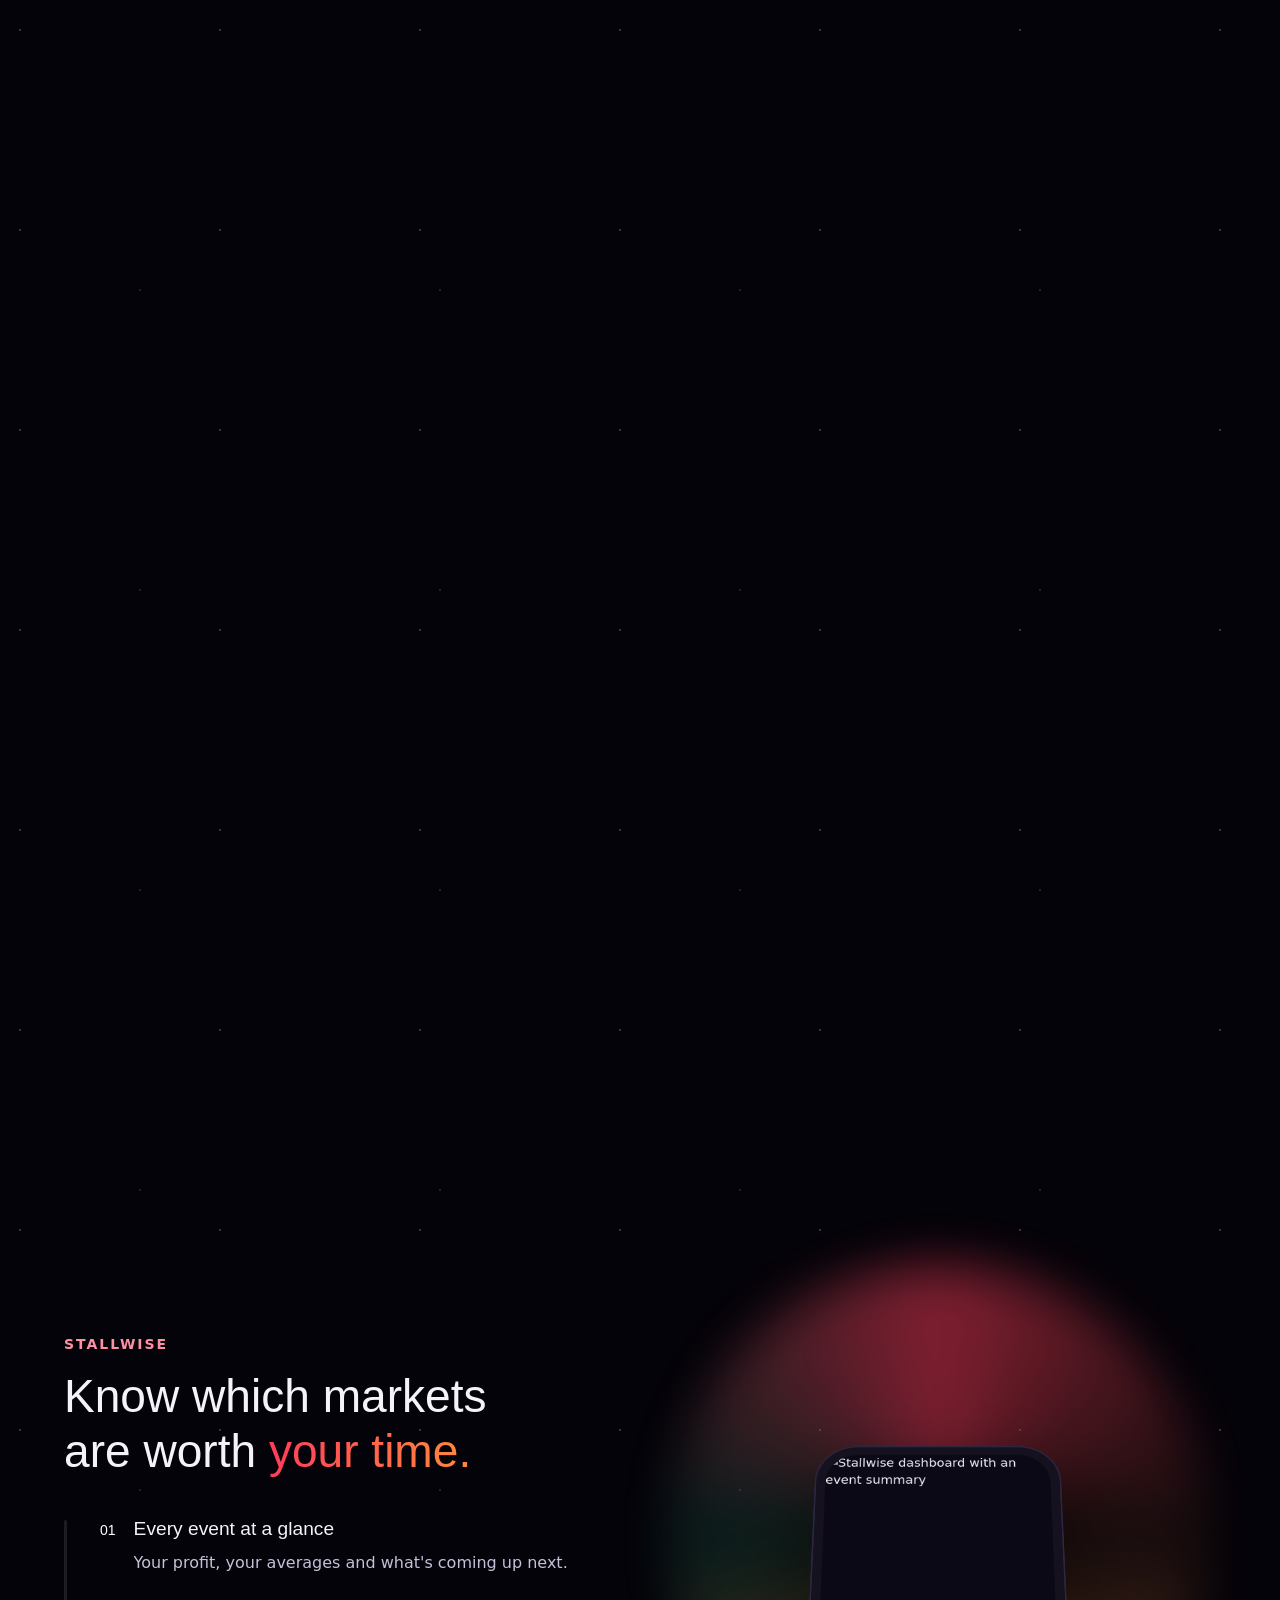
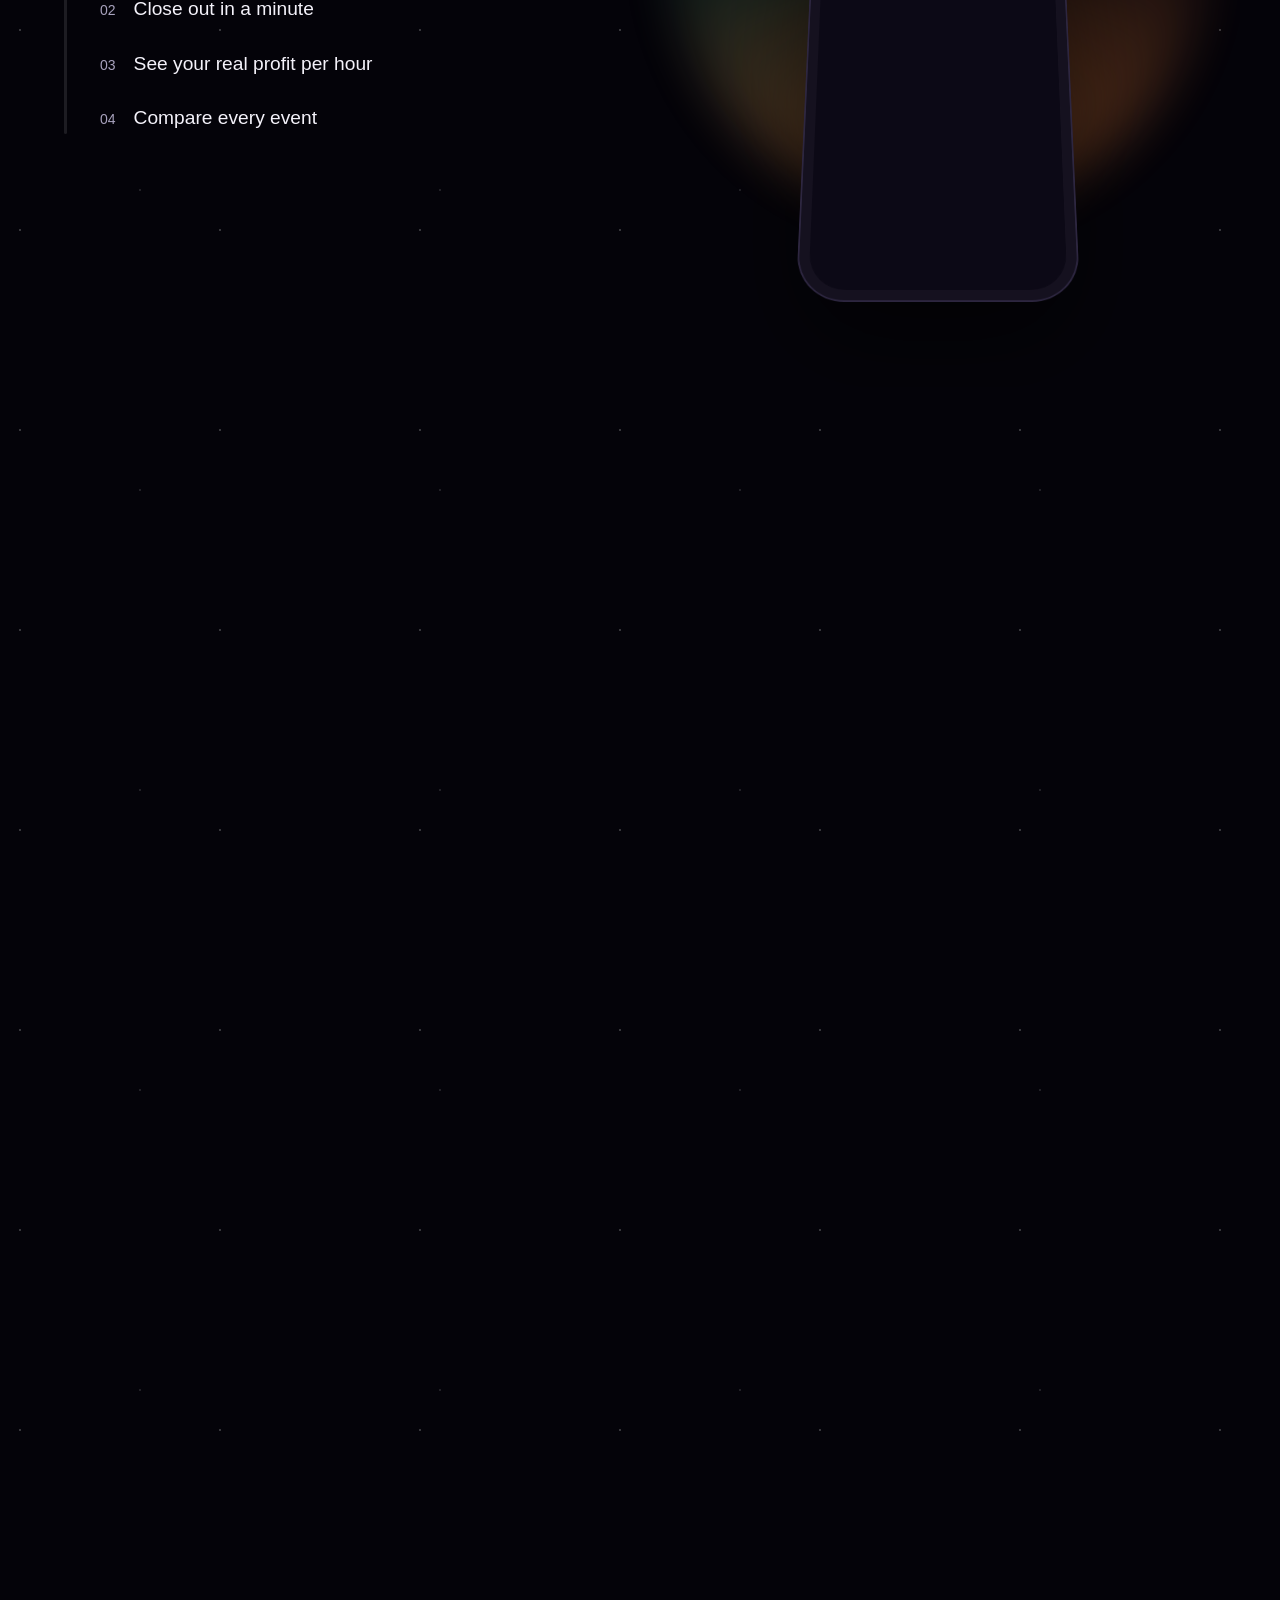
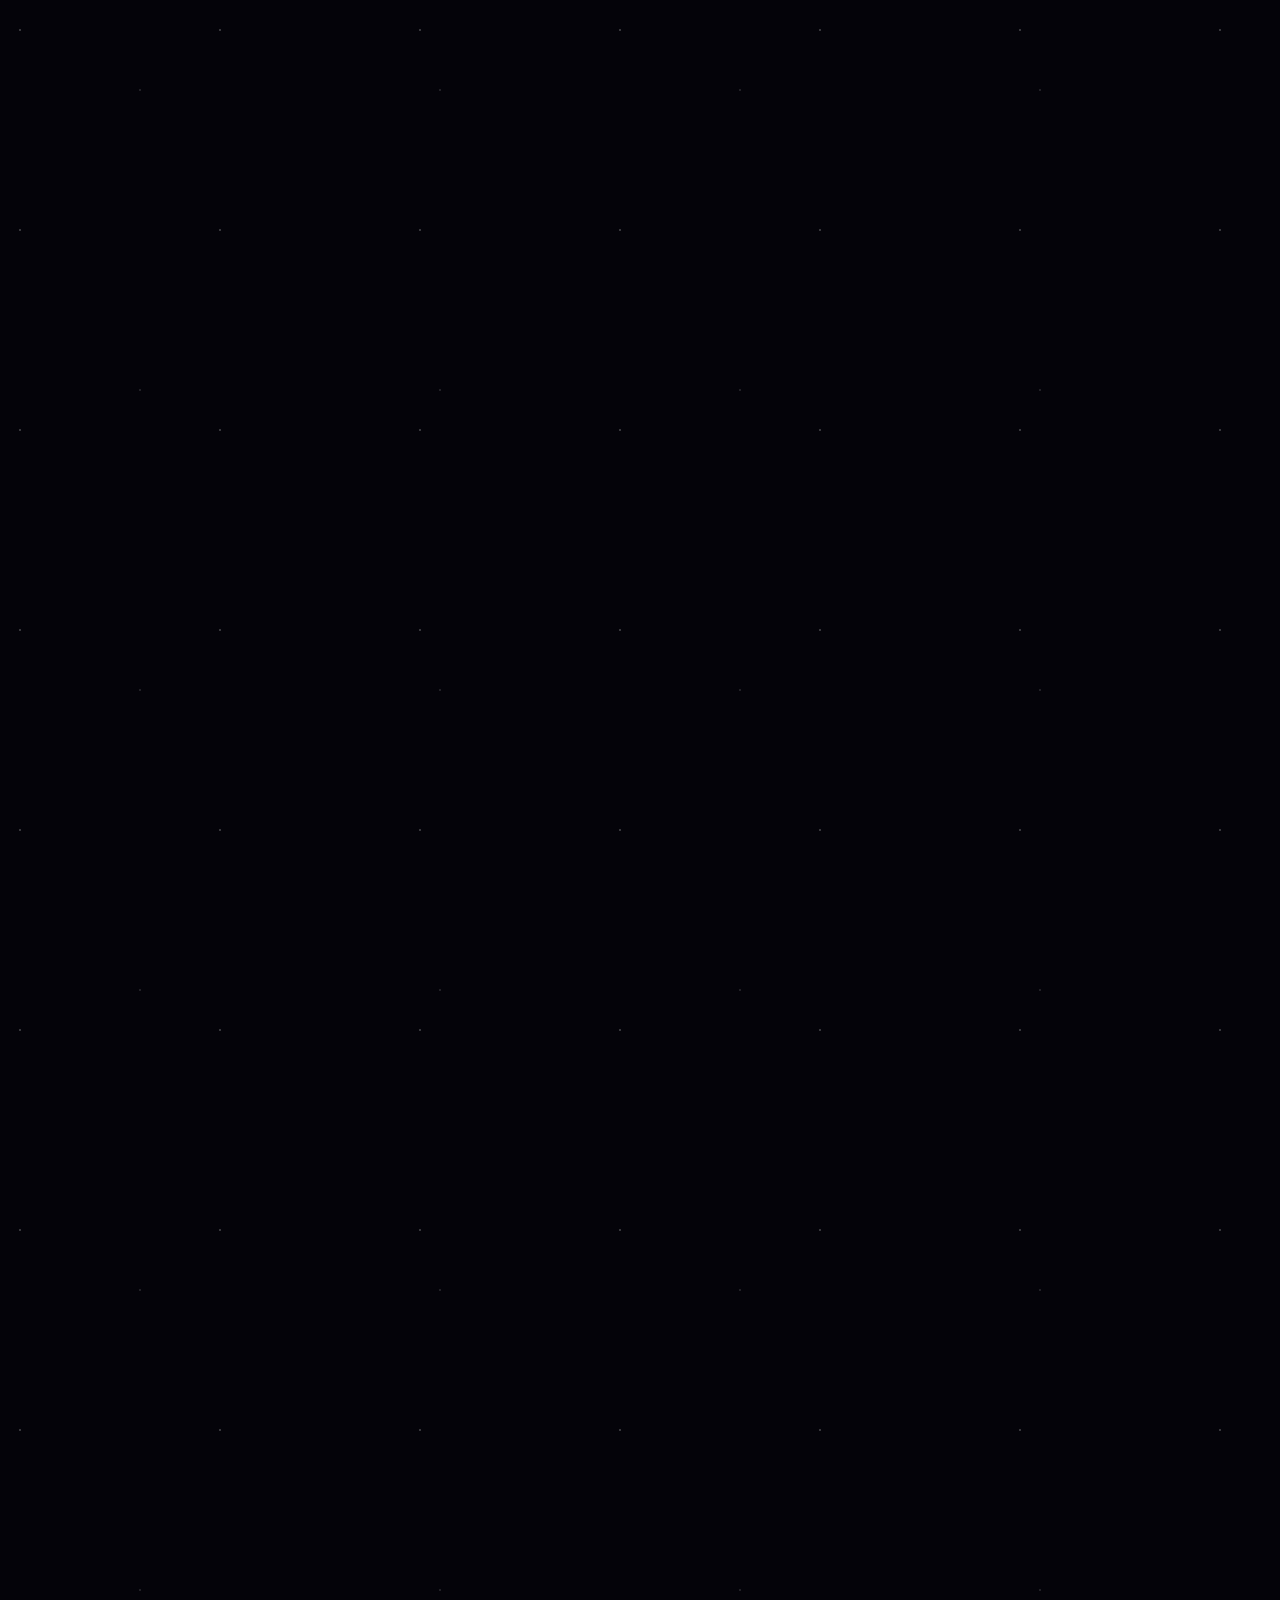
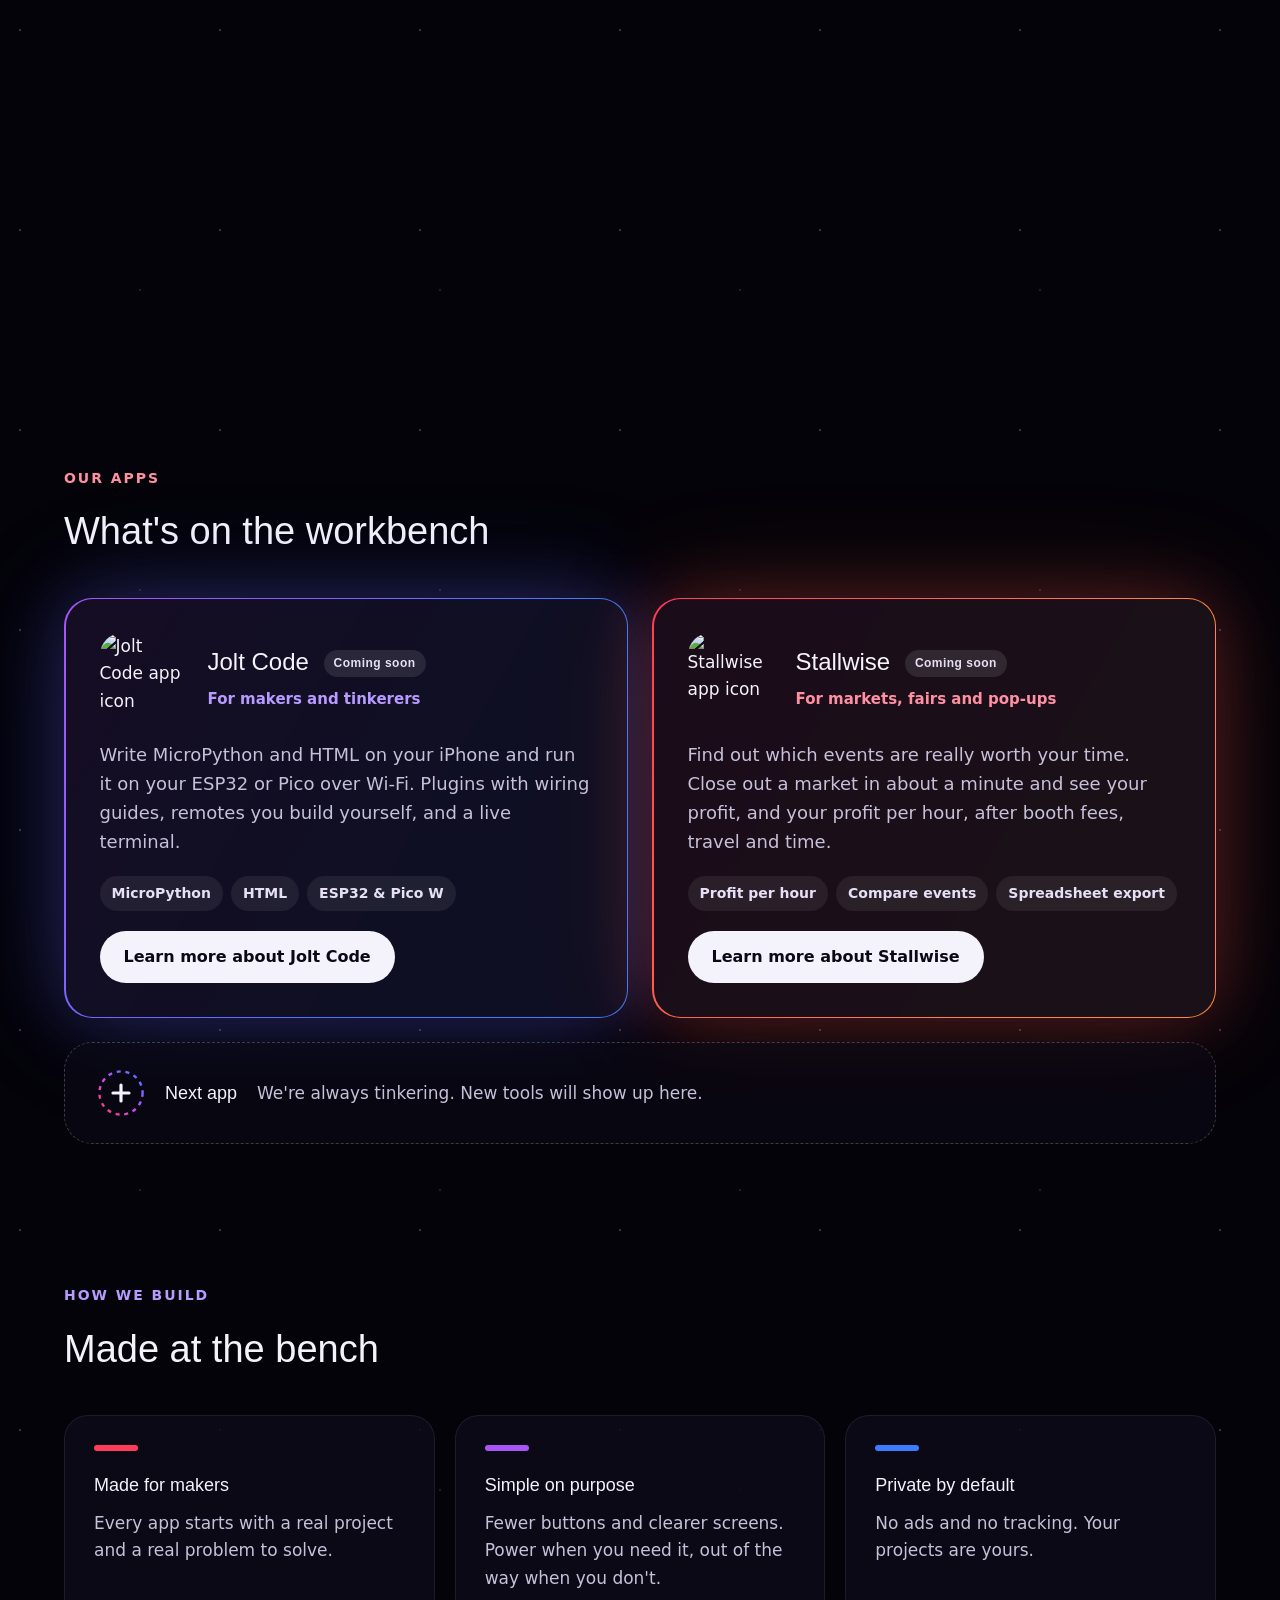
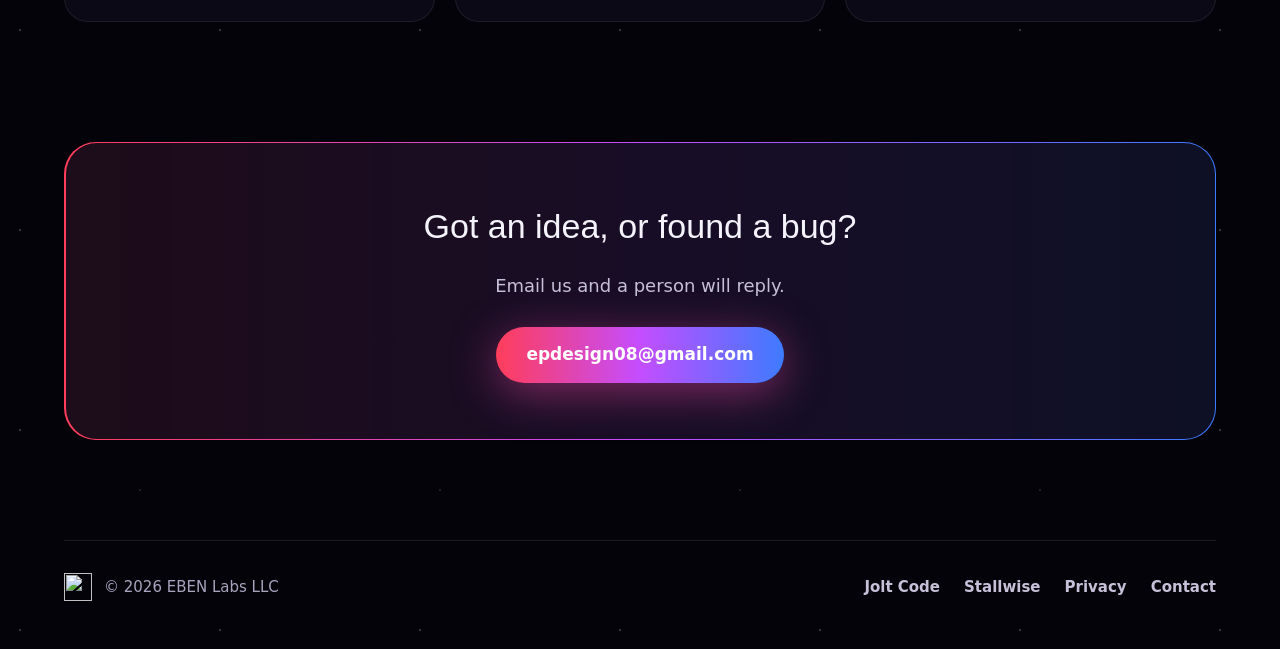
==== commit 8503c9ba: "Calmer: no streaks, spinning rings, shimmer, floating icons or extra swirls" ====
--- a/index.html
+++ b/index.html
@@ -24,18 +24,14 @@
   <div class="sky" aria-hidden="true">
     <div class="hue">
       <div class="swirl big"></div>
-      <div class="swirl small"></div>
       <div class="blob b1"></div>
       <div class="blob b2"></div>
       <div class="blob b3"></div>
       <div class="blob b4"></div>
       <div class="blob b5"></div>
       <div class="blob b6"></div>
-      <div class="pulse"></div>
     </div>
     <div class="stars"></div>
-    <div class="comet one"></div>
-    <div class="comet two"></div>
   </div>
 
   <div class="wrap">
--- a/style.css
+++ b/style.css
@@ -33,7 +33,7 @@
 /* ---------- Moving background ---------- */
 .page { position: relative; overflow: clip; min-height: 100vh; }
 .sky { position: absolute; inset: 0; pointer-events: none; }
-.hue { position: absolute; inset: 0; animation: hue 12s ease-in-out infinite; }
+.hue { position: absolute; inset: 0; }
 .blob { position: absolute; border-radius: 50%; filter: blur(65px); }
 .b1 { left: 0; top: -140px; width: 720px; height: 720px; background: radial-gradient(circle, rgba(var(--c1),.85), rgba(var(--c1),0) 68%); animation: drift1 14s ease-in-out infinite alternate; }
 .b2 { left: 34%; top: -60px; width: 800px; height: 800px; background: radial-gradient(circle, rgba(var(--c2),.85), rgba(var(--c2),0) 68%); animation: drift2 17s ease-in-out infinite alternate; }
@@ -43,17 +43,15 @@
 .b6 { right: -12%; top: 1650px; width: 900px; height: 900px; filter: blur(80px); background: radial-gradient(circle, rgba(var(--c3),.55), rgba(var(--c3),0) 68%); animation: drift1 12s ease-in-out infinite alternate; }
 .swirl { position: absolute; left: 50%; top: 520px; border-radius: 50%; transform: translate(-50%, -50%); }
 .swirl.big { width: 1600px; height: 1600px; filter: blur(55px); background: conic-gradient(from 0deg, rgba(var(--c1),.38), rgba(var(--c2),.06), rgba(var(--c3),.38), rgba(var(--c4),.06), rgba(var(--c1),.38)); animation: spin 28s linear infinite; }
-.swirl.small { width: 1000px; height: 1000px; filter: blur(45px); background: conic-gradient(from 90deg, rgba(var(--c3),0), rgba(var(--c2),.35), rgba(var(--c3),0), rgba(var(--c1),.3), rgba(var(--c3),0)); animation: spin-back 40s linear infinite; }
-.pulse { position: absolute; left: 50%; top: 360px; width: 520px; height: 520px; margin-left: -260px; border-radius: 50%; filter: blur(30px); background: radial-gradient(circle, rgba(var(--c2),.5), rgba(var(--c1),.15) 45%, rgba(4,3,9,0) 70%); animation: pulse 6s ease-in-out infinite; }
+.swirl.small { display: none; }
+.pulse { display: none; }
 .stars {
   position: absolute; inset: 0;
   background-image: radial-gradient(1.4px 1.4px at 20px 30px, rgba(255,255,255,.75), rgba(255,255,255,0)), radial-gradient(1.1px 1.1px at 140px 90px, rgba(255,255,255,.6), rgba(255,255,255,0));
   background-size: 200px 200px, 300px 300px;
-  animation: twinkle 4s ease-in-out infinite, stars 90s linear infinite;
-}
-.comet { position: absolute; left: 0; width: 260px; height: 2px; border-radius: 2px; opacity: 0; animation: comet 9s ease-in infinite; }
-.comet.one { top: 520px; background: linear-gradient(90deg, rgba(255,255,255,0), rgba(255,180,200,.9), #fff); box-shadow: 0 0 12px rgba(255,140,180,.8); }
-.comet.two { top: 1100px; width: 200px; background: linear-gradient(90deg, rgba(255,255,255,0), rgba(160,190,255,.9), #fff); box-shadow: 0 0 12px rgba(120,160,255,.8); animation-delay: 4.5s; }
+  opacity: .55;
+}
+.comet { display: none; }
 
 @keyframes drift1 { 0%{transform:translate(0,0) scale(1)} 25%{transform:translate(55%,25%) scale(1.3)} 50%{transform:translate(85%,-10%) scale(.85)} 75%{transform:translate(30%,45%) scale(1.2)} 100%{transform:translate(-20%,15%) scale(1)} }
 @keyframes drift2 { 0%{transform:translate(0,0) scale(1.1)} 25%{transform:translate(-50%,35%) scale(.85)} 50%{transform:translate(-80%,-5%) scale(1.35)} 75%{transform:translate(-20%,-30%) scale(.95)} 100%{transform:translate(35%,20%) scale(1.15)} }
@@ -241,7 +239,7 @@
    ========================================================= */
 nav.links a[aria-current="page"] { color: #fff; box-shadow: inset 0 -2px 0 rgba(var(--c1), .9); padding-bottom: 4px; }
 .accent-text { background: var(--accent); -webkit-background-clip: text; background-clip: text; color: transparent; }
-.shimmer { background-size: 200% auto; animation: shimmer 6s linear infinite; }
+.shimmer { }
 @keyframes shimmer { to { background-position: 200% center; } }
 
 /* Hero: floating icon with an orbiting ring, name, line, and the main action */
@@ -252,9 +250,7 @@
 .app-hero .actions { justify-content: flex-start; }
 .app-title { display: flex; align-items: center; gap: 22px; }
 .icon-orbit { position: relative; flex: none; width: 104px; height: 104px; }
-.icon-orbit img { position: relative; width: 104px; height: 104px; border-radius: 24px; box-shadow: 0 18px 50px rgba(var(--c1), .45); animation: float 5s ease-in-out infinite; }
-.icon-orbit::before { content: ""; position: absolute; inset: -14px; border-radius: 34px; padding: 2px; background: conic-gradient(from 0deg, rgba(var(--c1),0), rgba(var(--c1),1), rgba(var(--c3),1), rgba(var(--c1),0) 60%);
-  -webkit-mask: linear-gradient(#000 0 0) content-box, linear-gradient(#000 0 0); -webkit-mask-composite: xor; mask-composite: exclude; animation: spin-flat 4s linear infinite; }
+.icon-orbit img { position: relative; width: 104px; height: 104px; border-radius: 24px; box-shadow: 0 18px 50px rgba(var(--c1), .45); }
 @keyframes float { 0%,100% { transform: translateY(0) rotate(-2deg); } 50% { transform: translateY(-10px) rotate(2deg); } }
 @keyframes spin-flat { to { transform: rotate(360deg); } }
 .soon-pill { display: inline-flex; align-items: center; gap: 8px; margin-top: 26px; padding: 8px 14px; border-radius: 999px; background: rgba(255,255,255,.08);
@@ -323,7 +319,7 @@
 
 /* Call to action with a glowing border that travels around it */
 .glow-border { position: relative; border-radius: 32px; padding: 1.5px; overflow: hidden; }
-.glow-border::before { content: ""; position: absolute; inset: -60%; background: conic-gradient(from 0deg, transparent 0 60%, rgba(var(--c1),1) 75%, rgba(var(--c3),1) 85%, transparent 100%); animation: spin-flat 5s linear infinite; }
+.glow-border::before { content: ""; position: absolute; inset: 0; background: linear-gradient(120deg, rgba(var(--c1),.9), rgba(var(--c3),.7) 60%, rgba(var(--c1),.25)); }
 .glow-border > .inner { position: relative; border-radius: 31px; background: rgba(10,8,20,.96); padding: 56px 28px; text-align: center; }
 .glow-border h2 { margin: 0 0 10px; }
 .glow-border .inner > p { margin: 0 auto; max-width: 540px; color: var(--muted); }
@@ -376,7 +372,7 @@
 .preorder { width: 100%; max-width: 760px; margin: 46px auto 0; }
 .preorder .inner { padding: 34px 30px; text-align: left; }
 .preorder-head { display: flex; gap: 22px; align-items: flex-start; }
-.preorder-icon { flex: none; width: 84px; height: 84px; border-radius: 20px; box-shadow: 0 14px 40px rgba(124,92,255,.45); animation: float 5s ease-in-out infinite; }
+.preorder-icon { flex: none; width: 84px; height: 84px; border-radius: 20px; box-shadow: 0 14px 40px rgba(124,92,255,.45); }
 .preorder h2 { margin: 10px 0 0; font-size: clamp(20px, 2.6vw, 30px); line-height: 1.3; }
 .preorder-head p { margin: 12px 0 0; color: var(--muted); max-width: none; }
 .countdown { display: grid; grid-template-columns: repeat(4, minmax(0, 1fr)); gap: 12px; margin: 26px 0 0; }
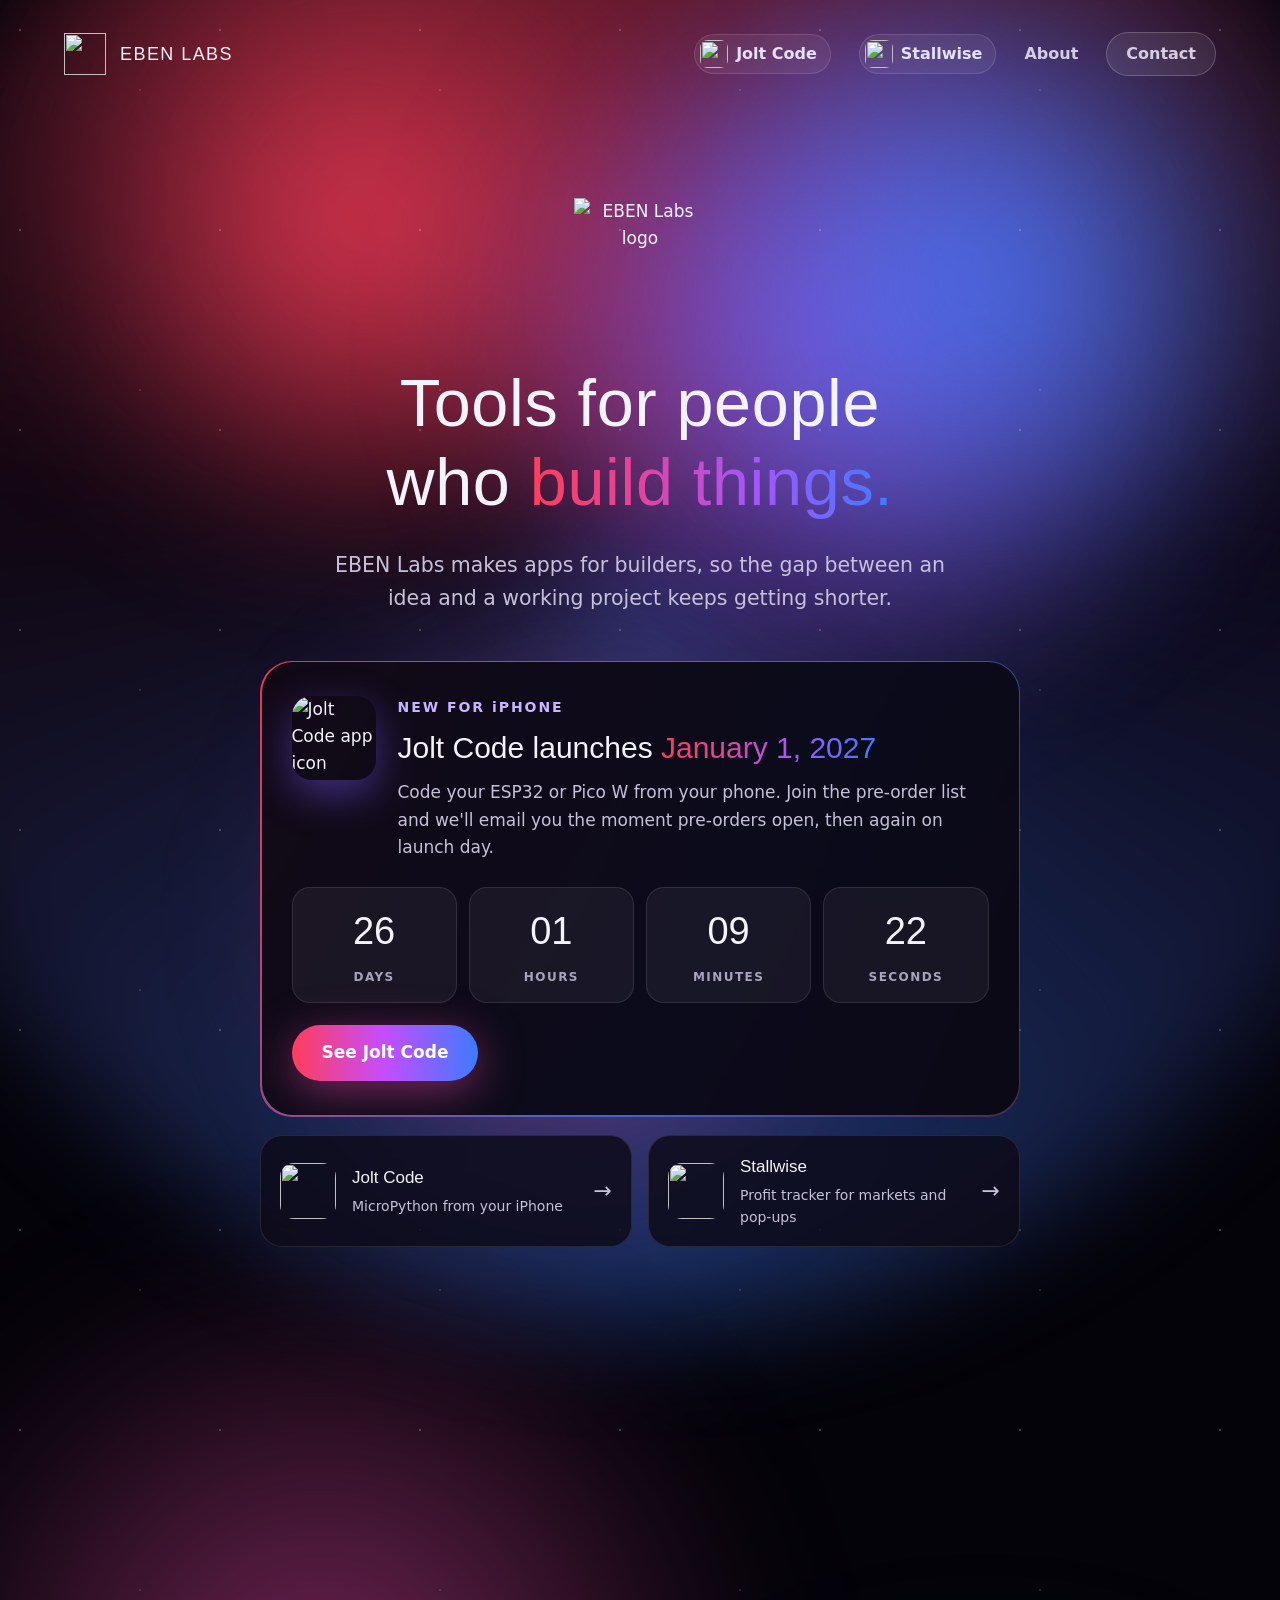
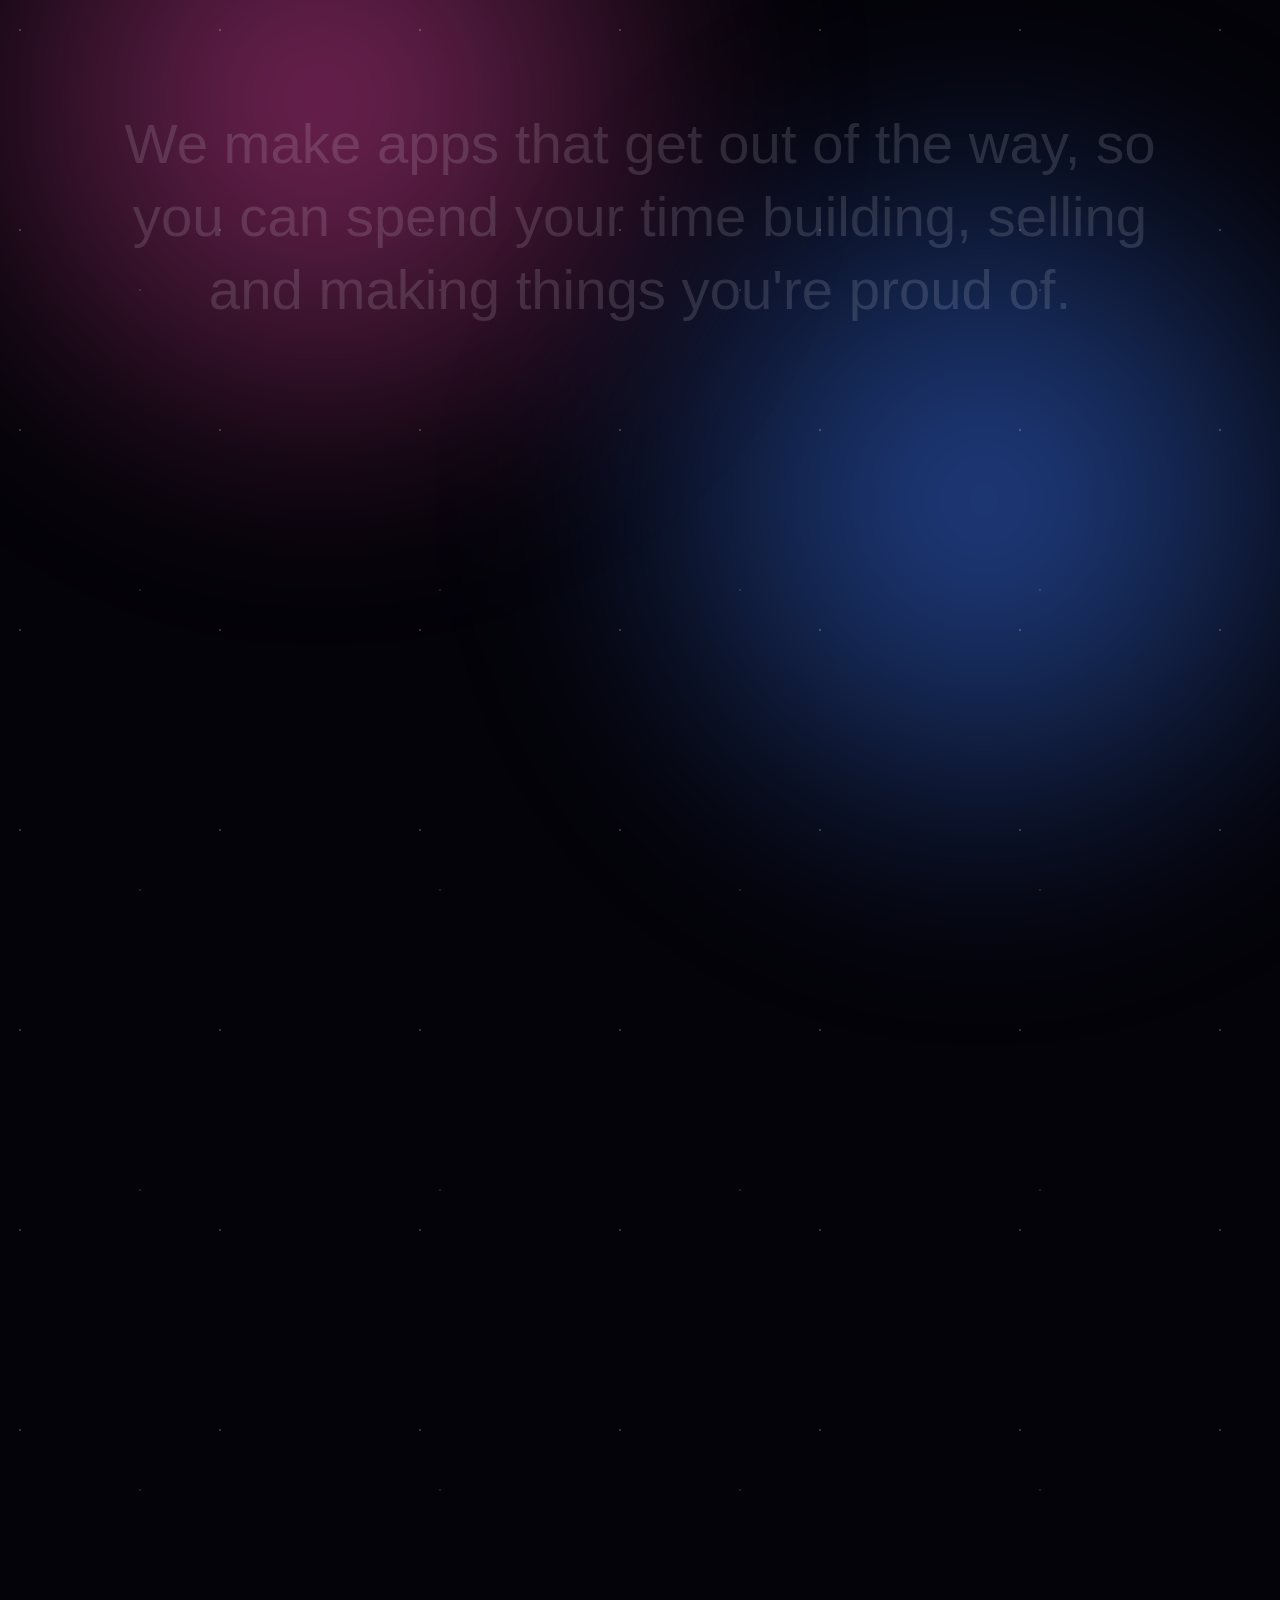
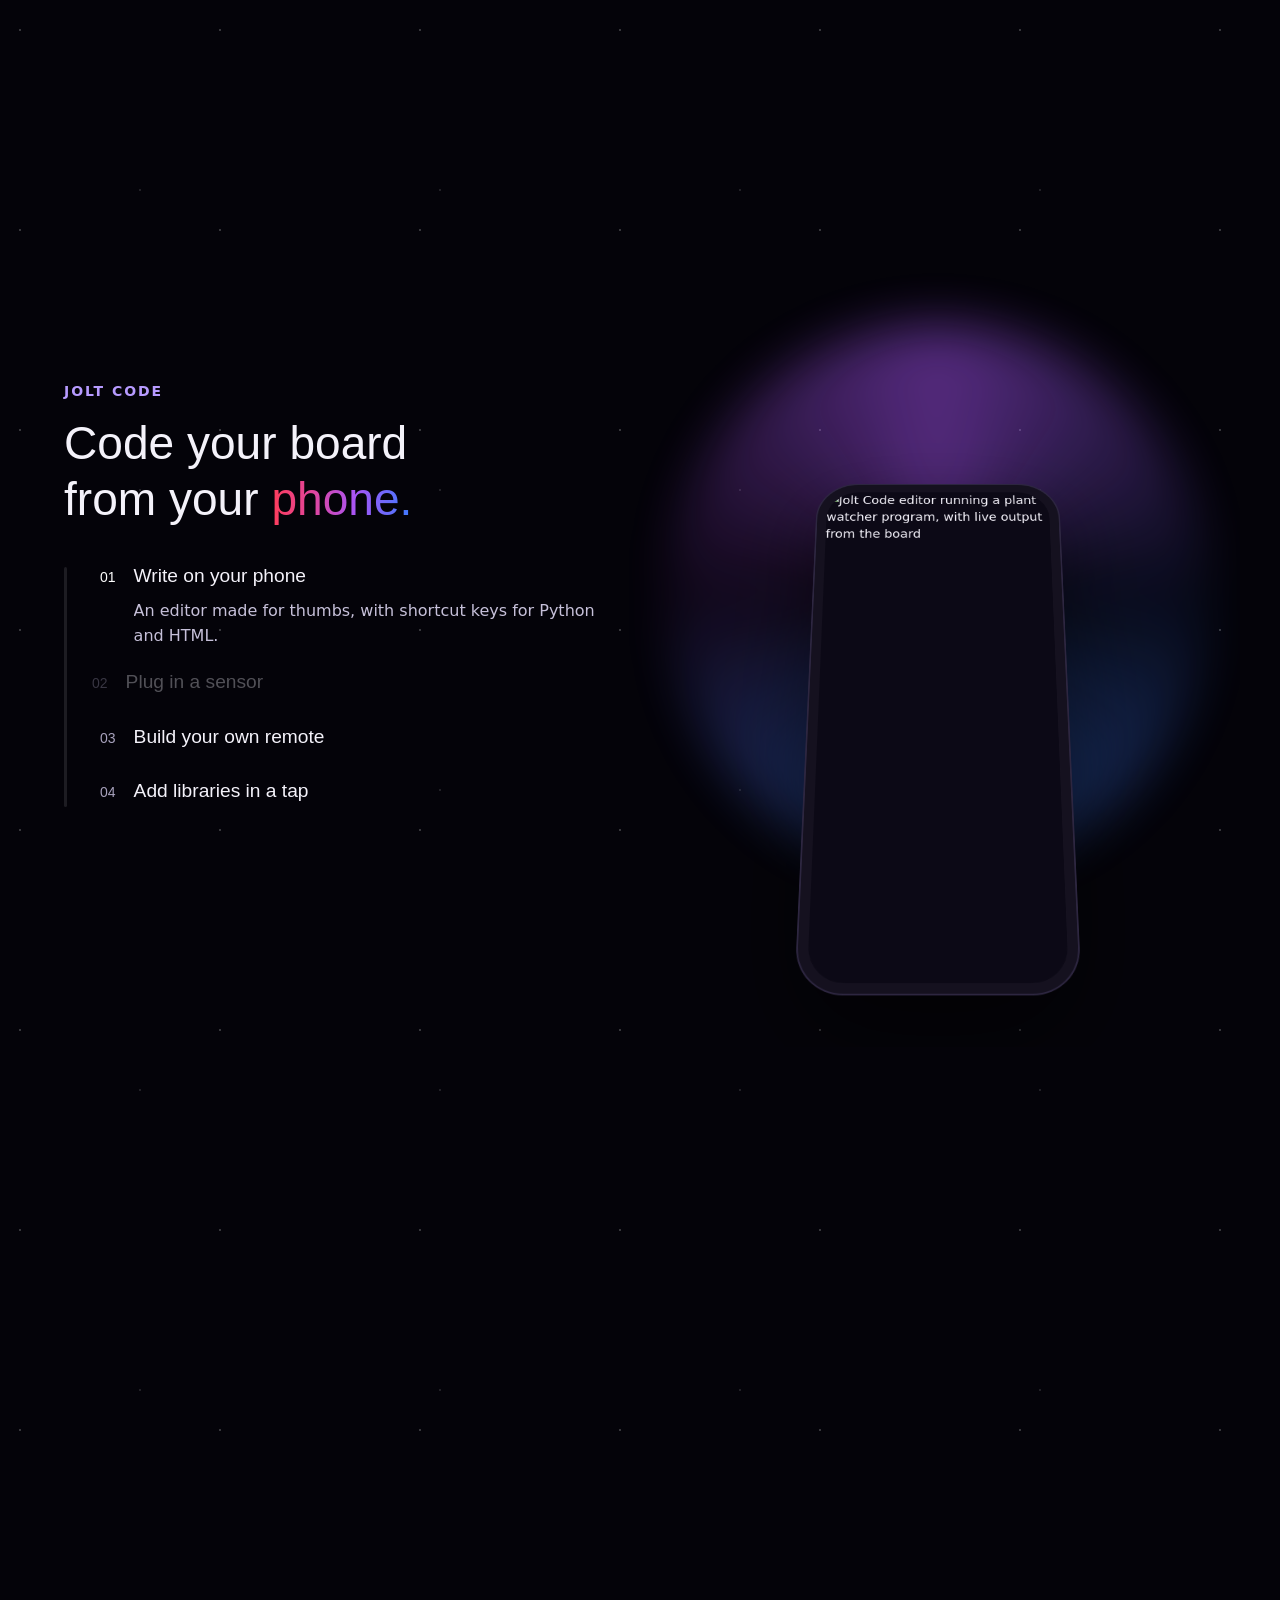
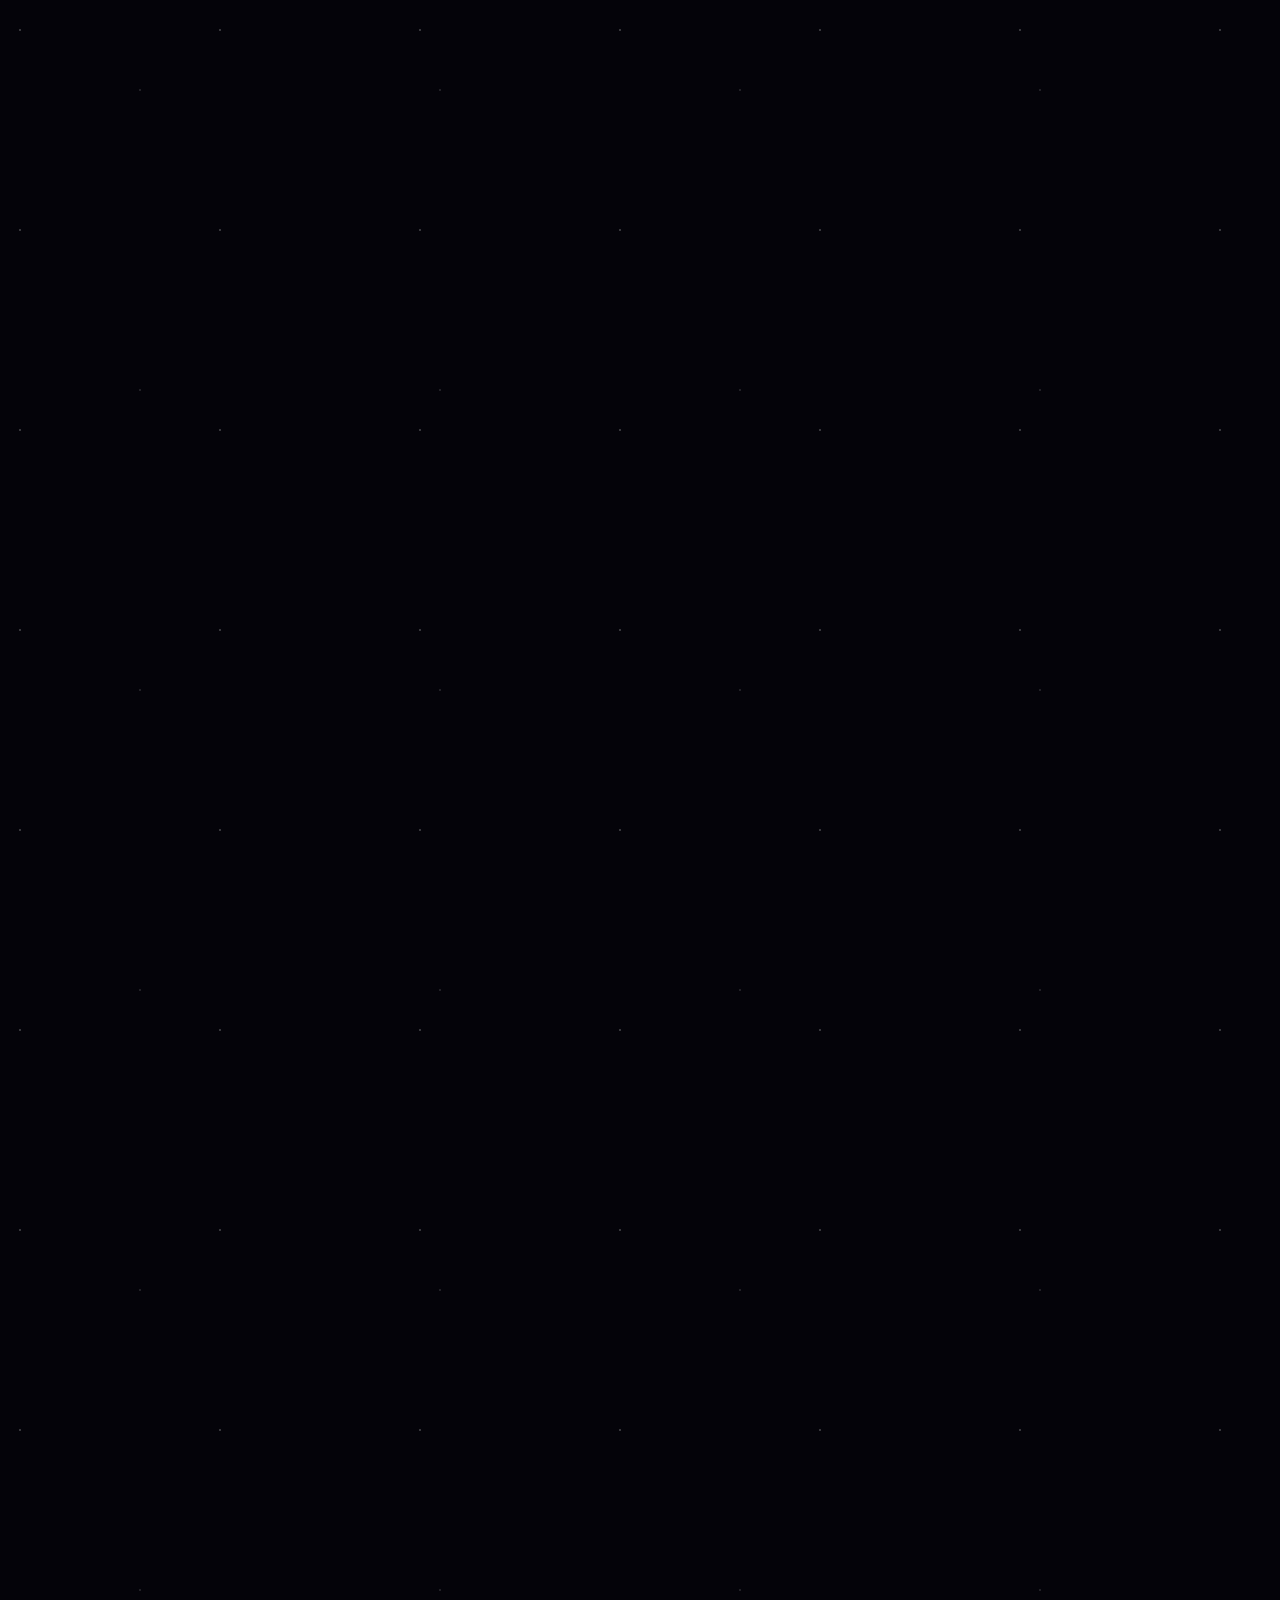
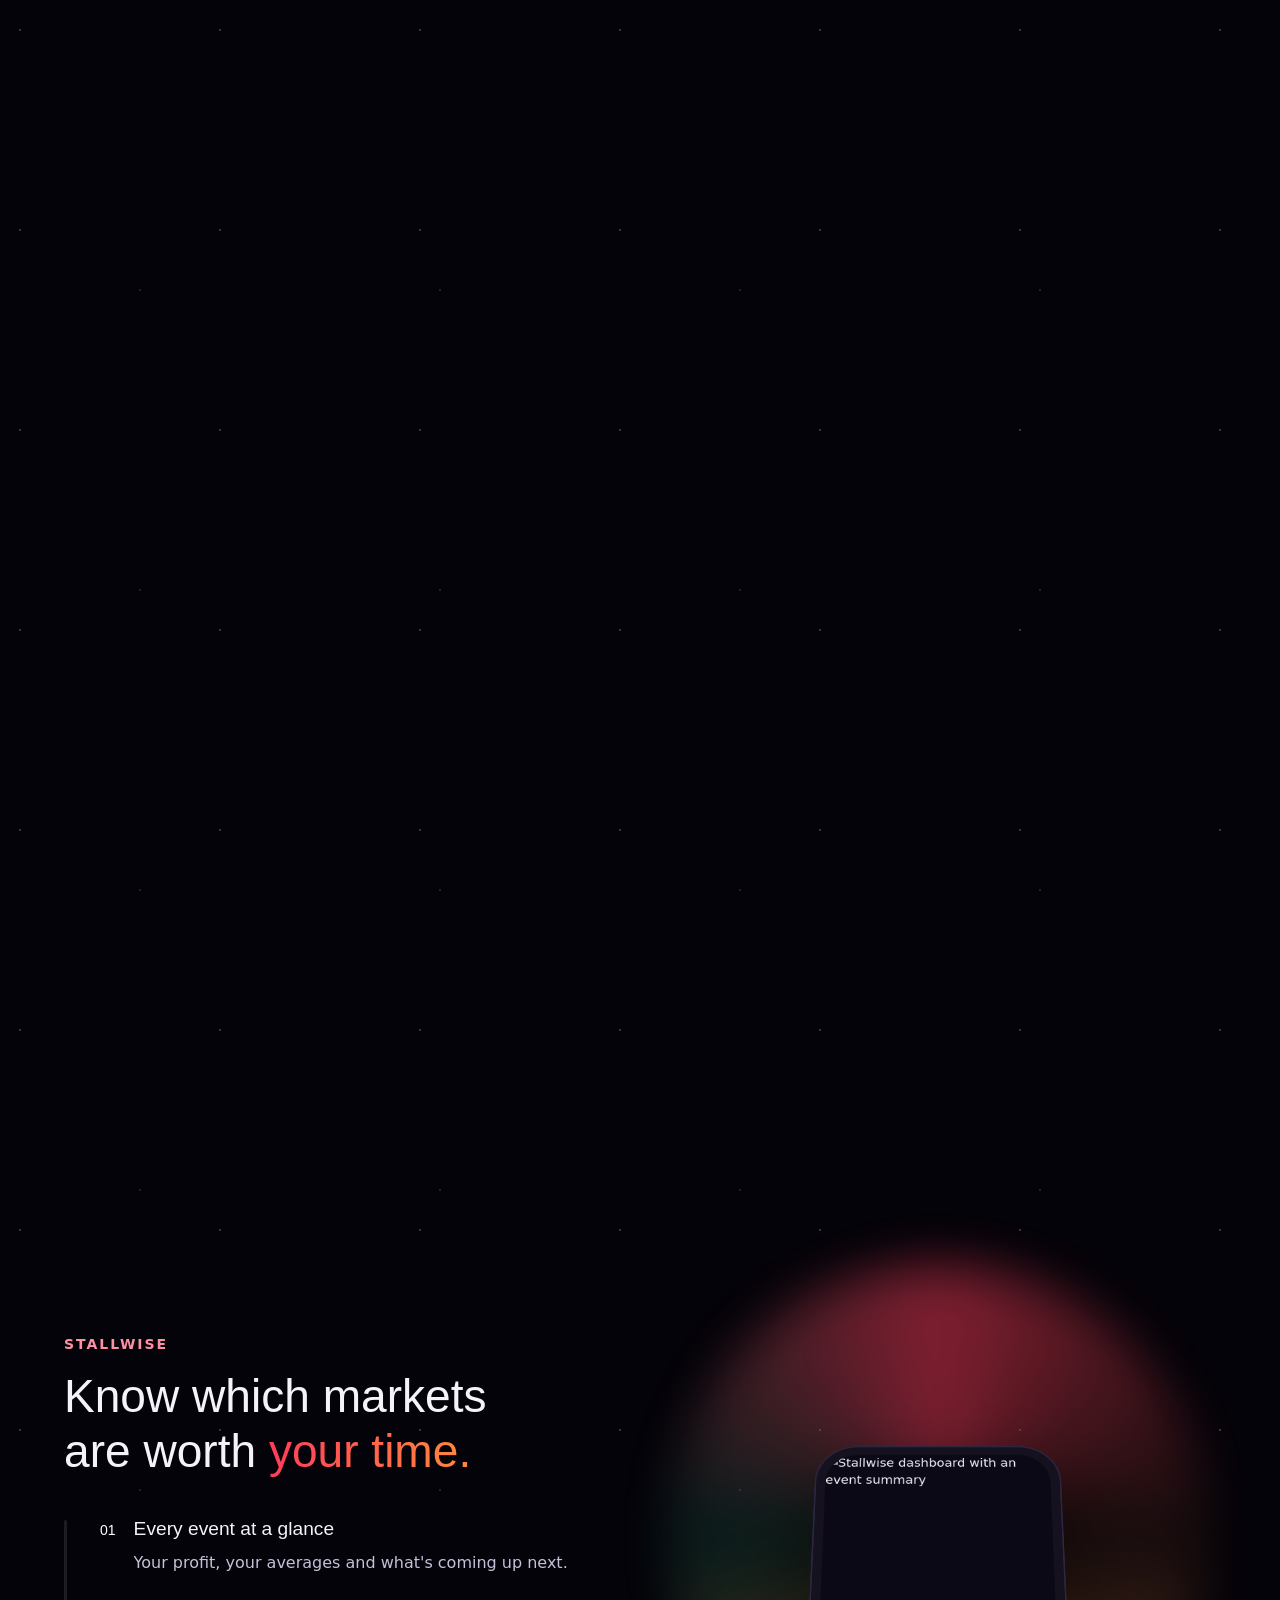
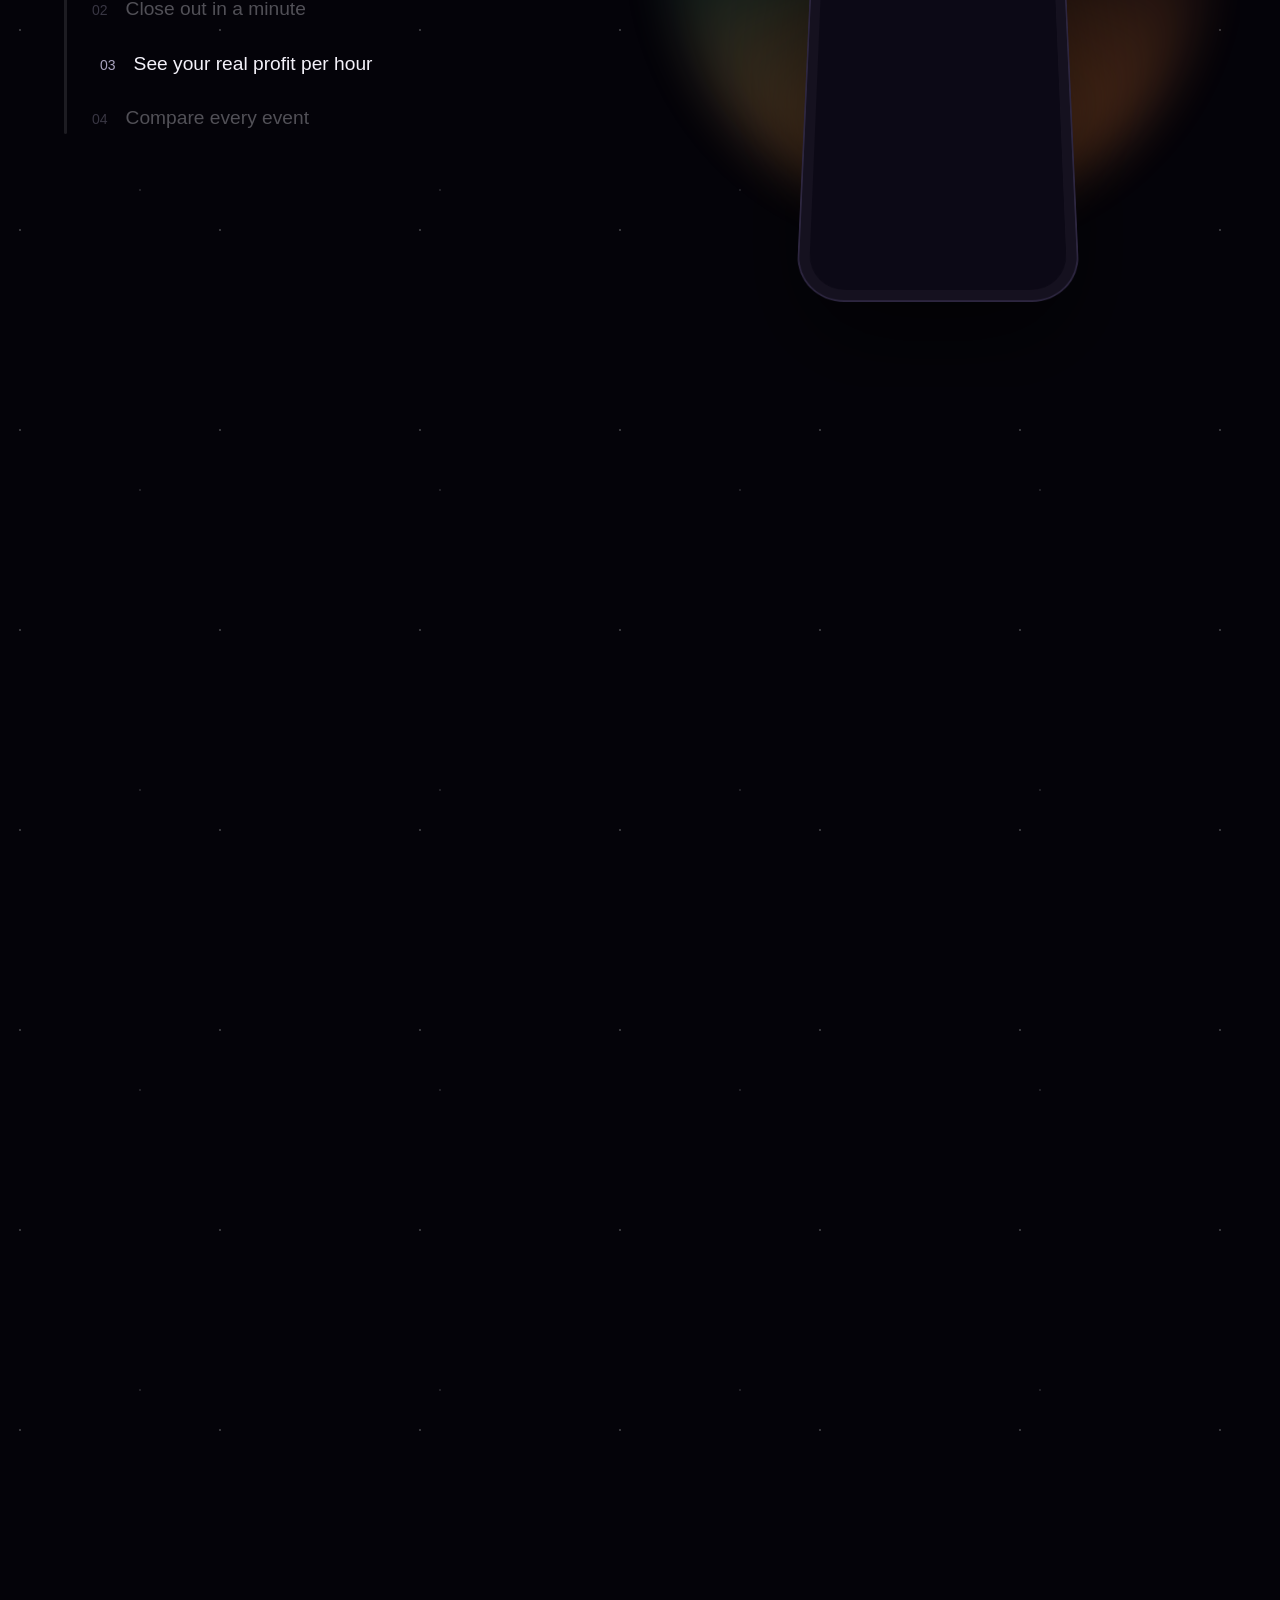
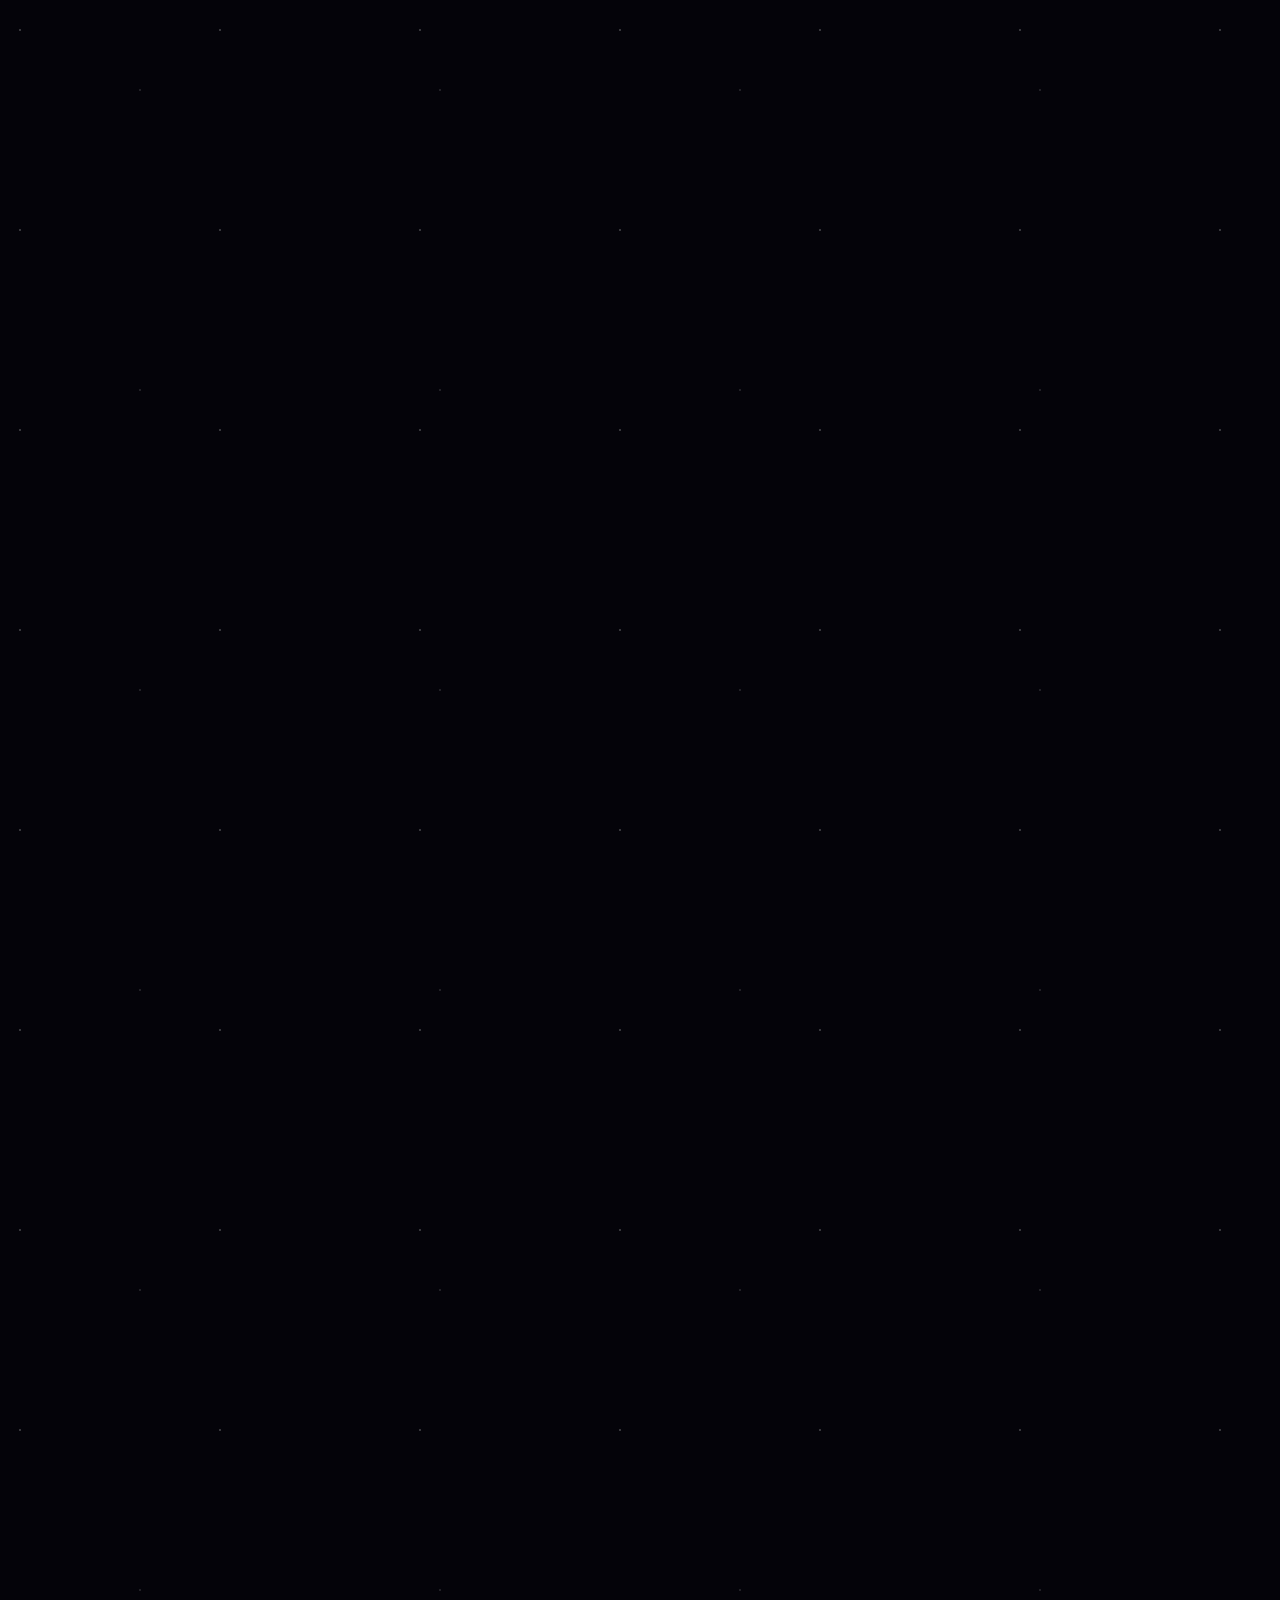
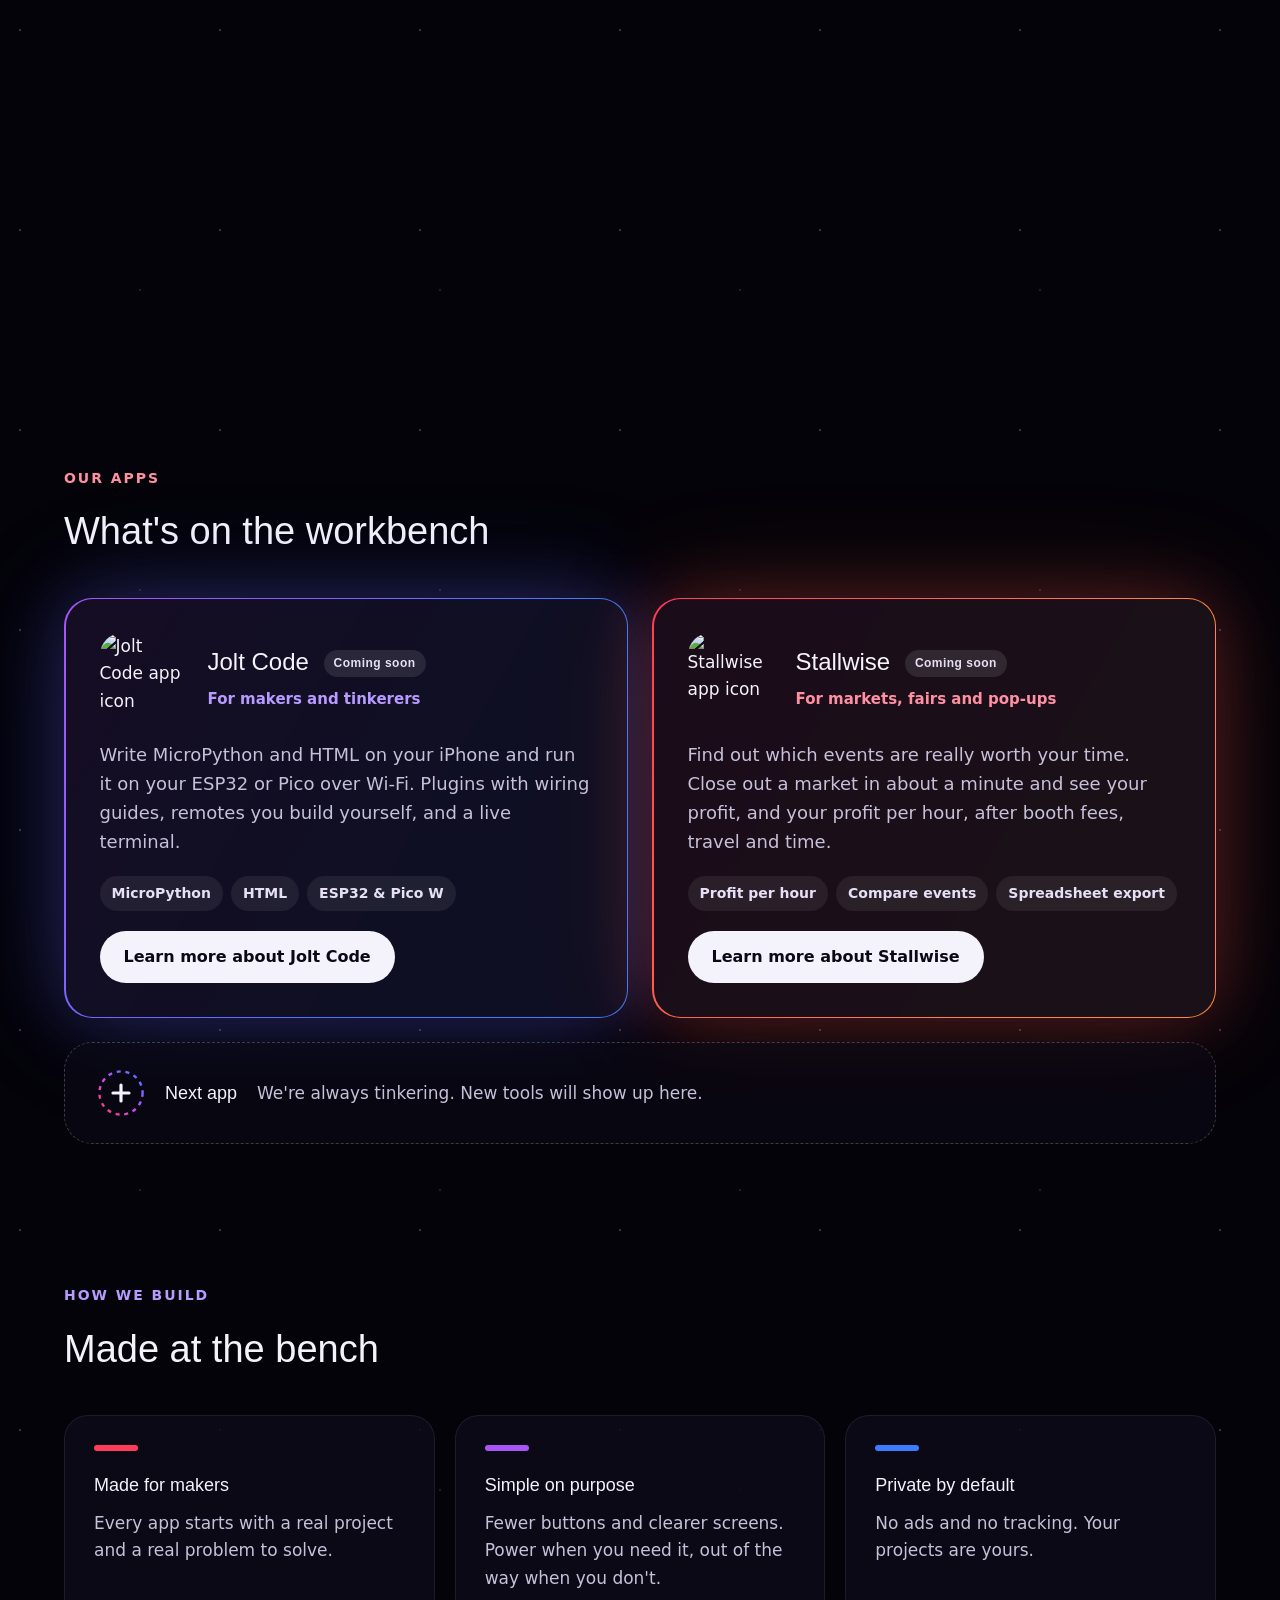
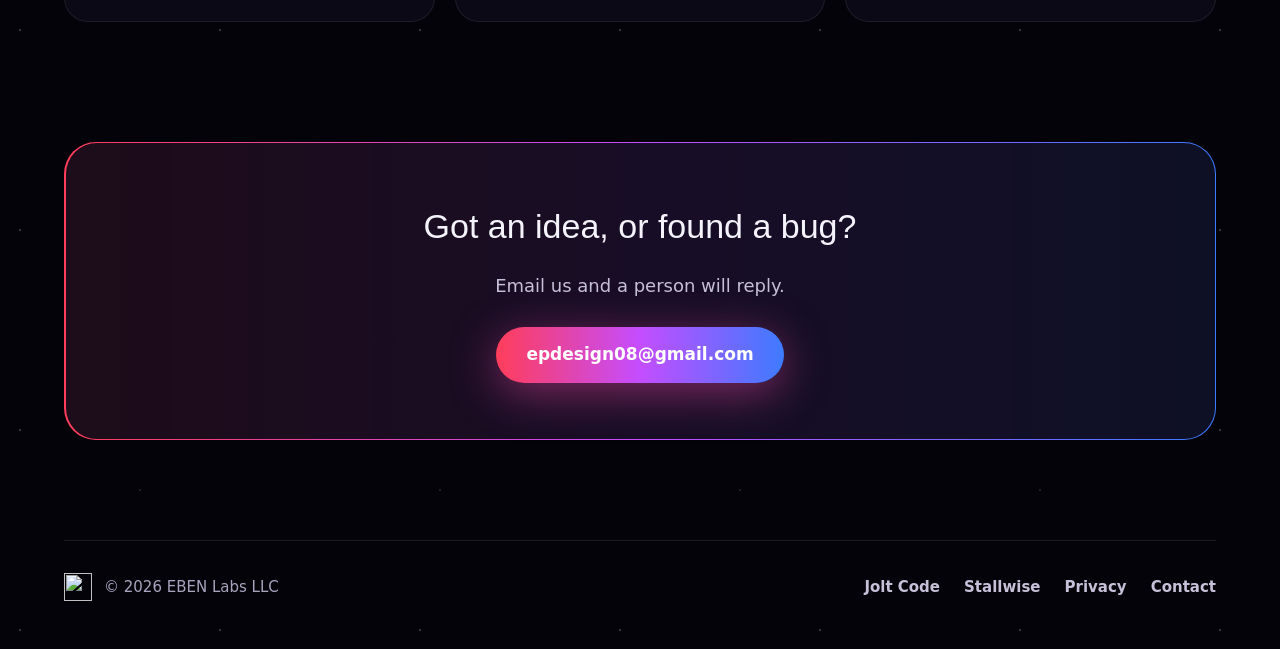
==== commit 0e5c4e04: "Version tags so browsers fetch new styles right away" ====
--- a/index.html
+++ b/index.html
@@ -16,7 +16,7 @@
   <link rel="preconnect" href="https://fonts.googleapis.com">
   <link rel="preconnect" href="https://fonts.gstatic.com" crossorigin>
   <link href="https://fonts.googleapis.com/css2?family=Michroma&family=Manrope:wght@400;500;600;700&display=swap" rel="stylesheet">
-  <link rel="stylesheet" href="style.css">
+  <link rel="stylesheet" href="style.css?v=202610261221">
 </head>
 <body>
 <div class="page">
@@ -241,8 +241,8 @@
     </footer>
   </div>
 </div>
-<script src="scroll.js"></script>
-<script src="/app.js"></script>
-<script src="/waitlist.js"></script>
+<script src="scroll.js?v=202610261221"></script>
+<script src="/app.js?v=202610261221"></script>
+<script src="/waitlist.js?v=202610261221"></script>
 </body>
 </html>
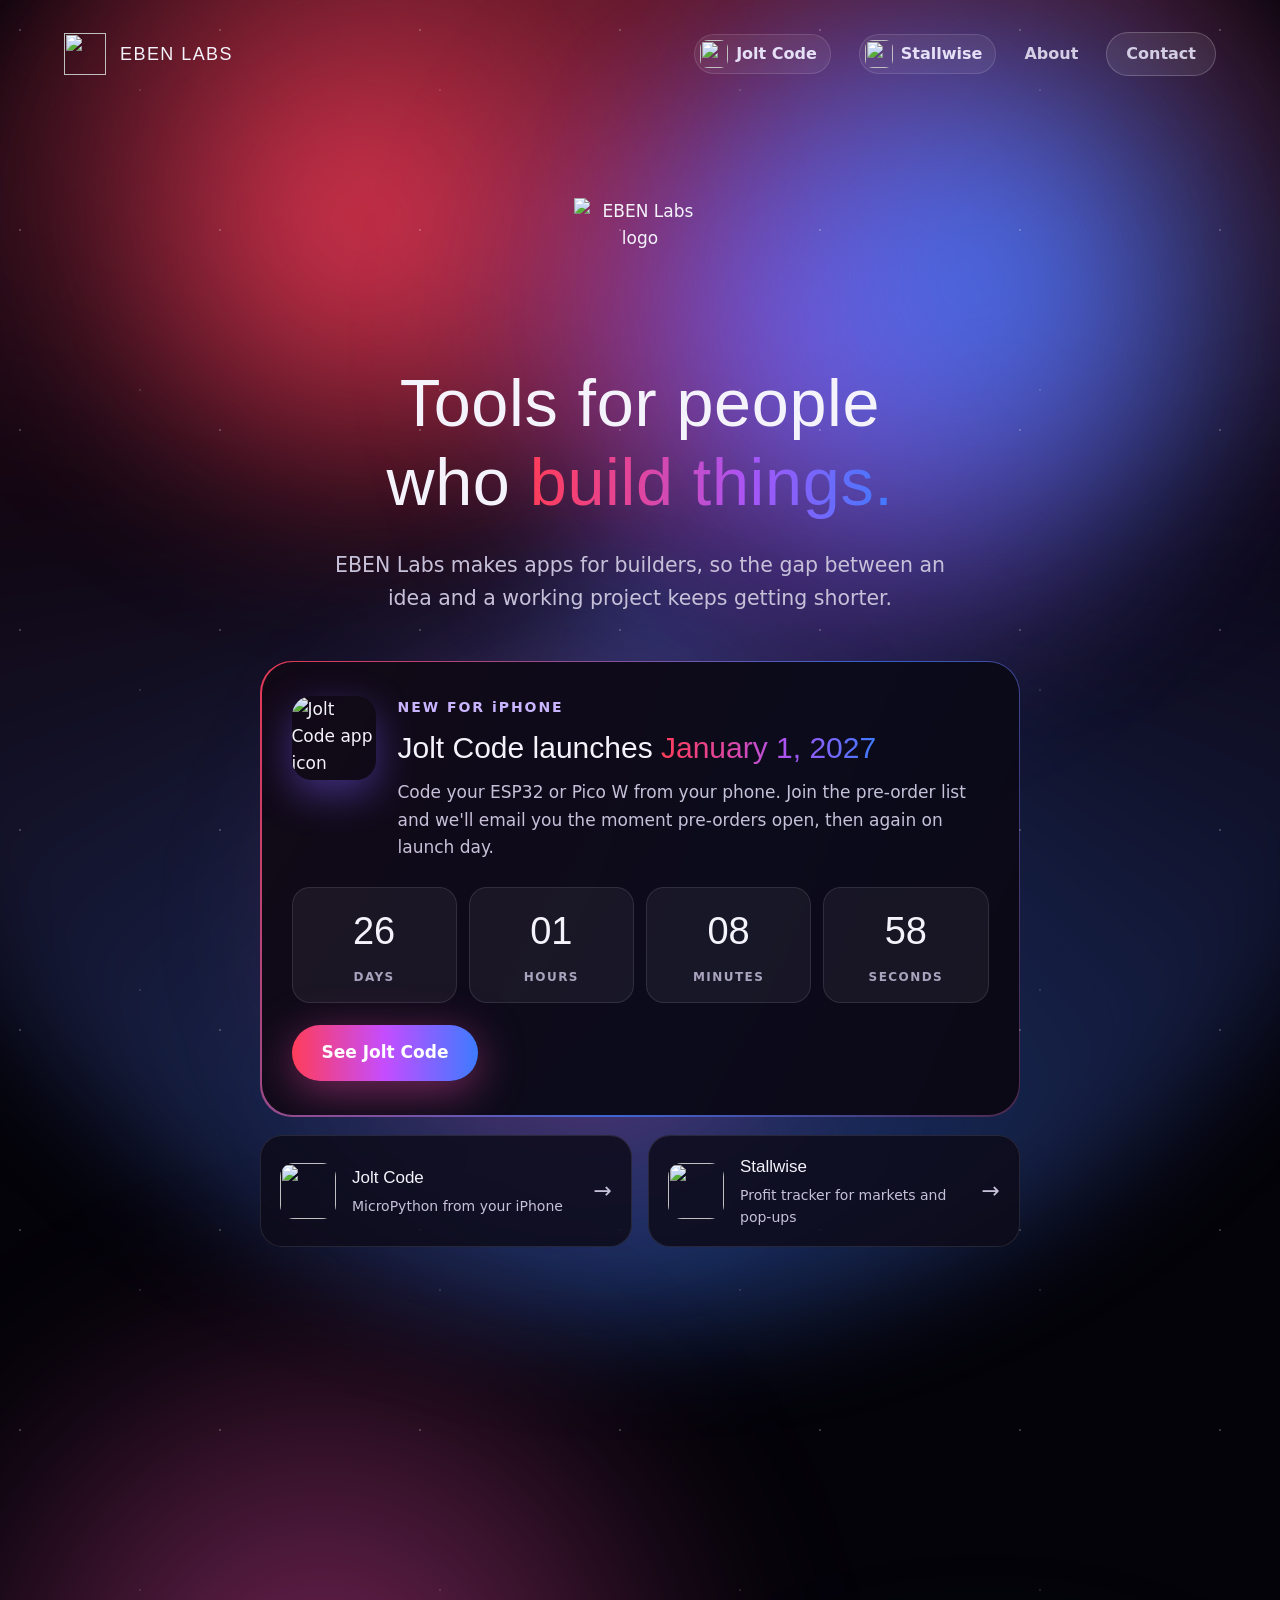
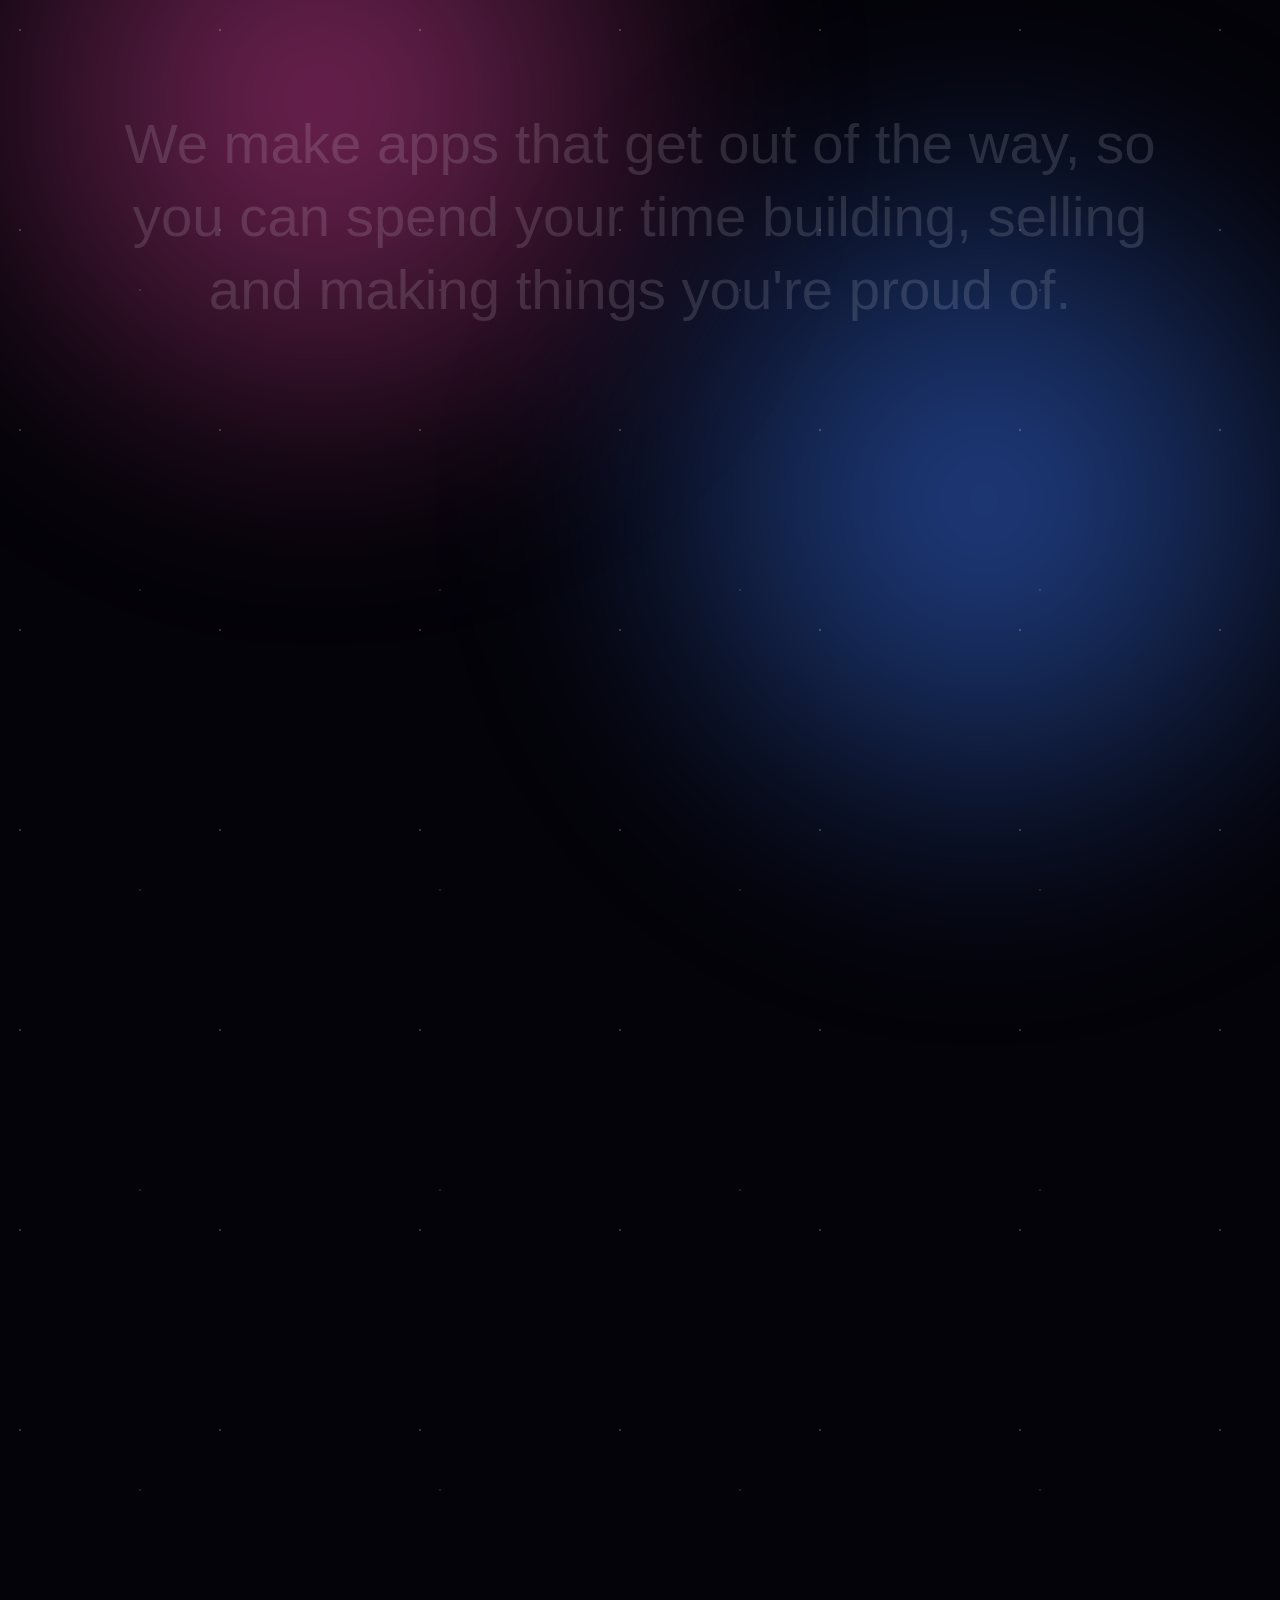
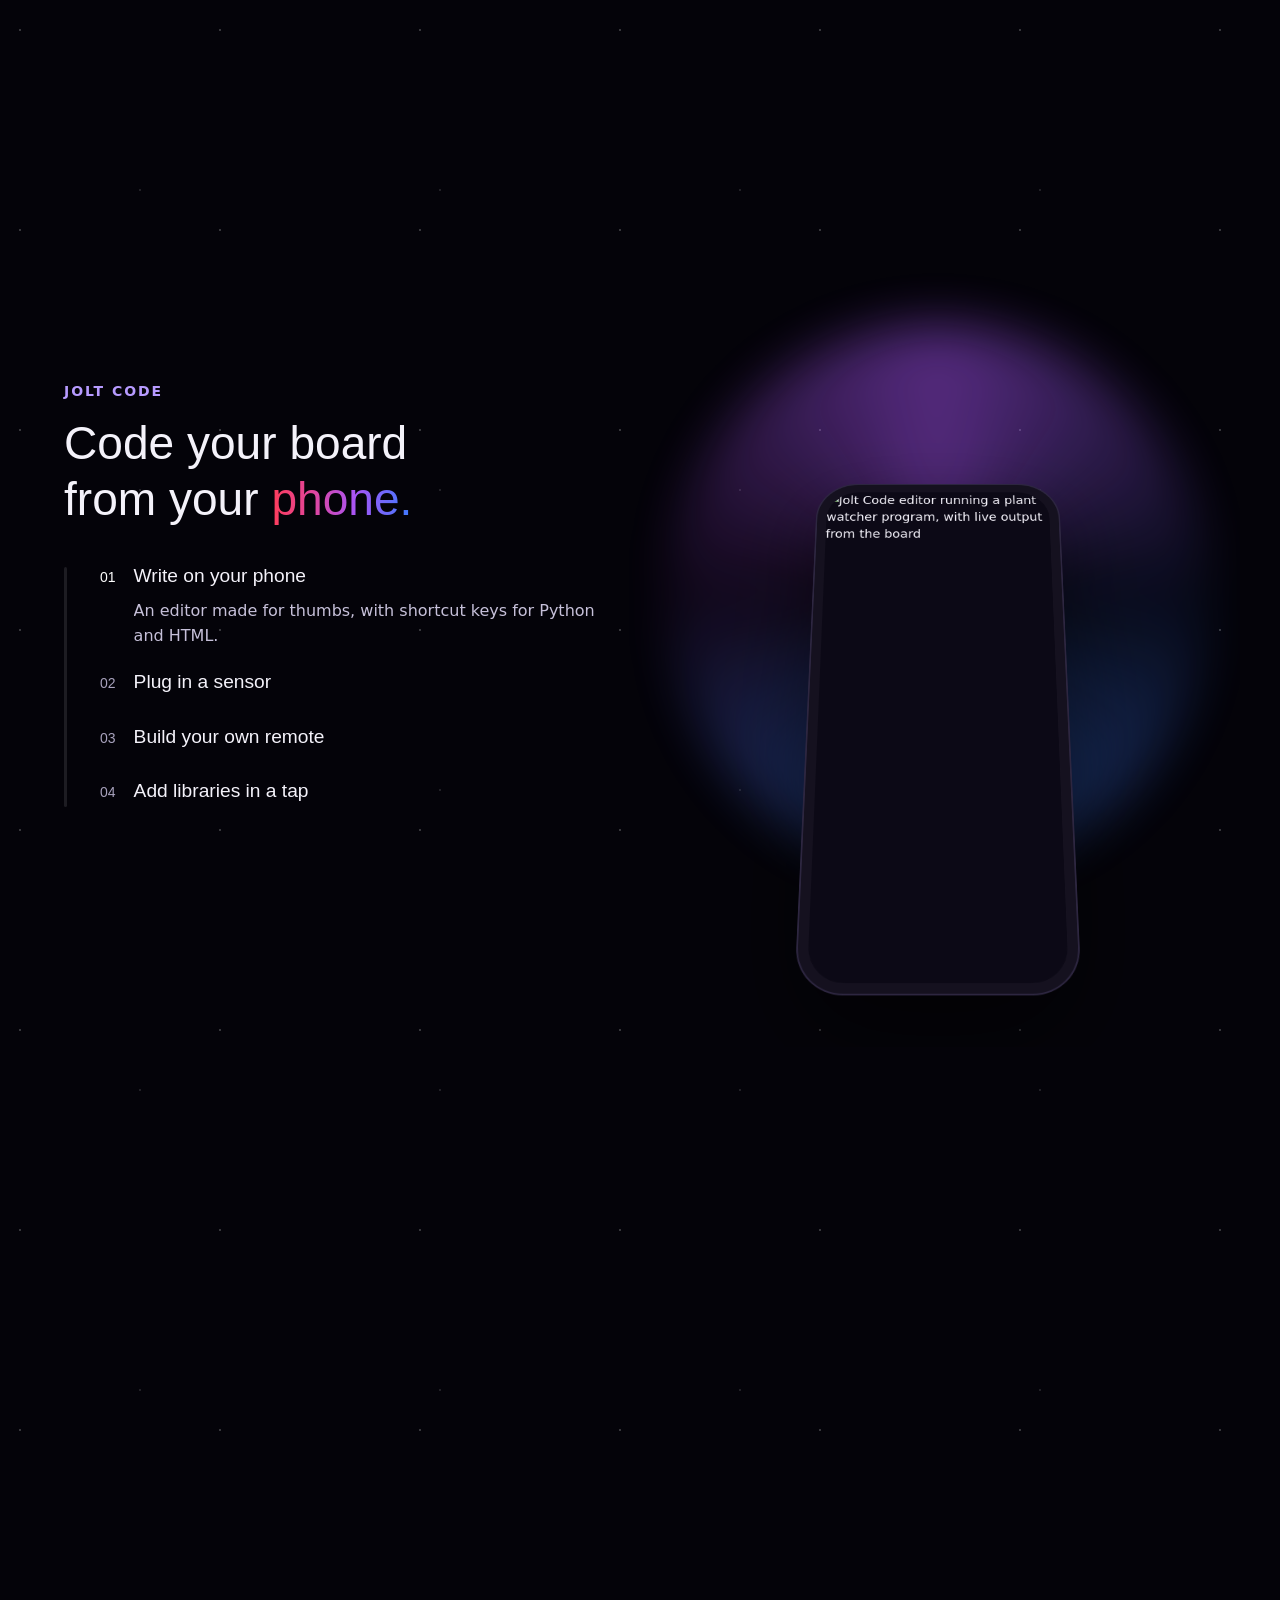
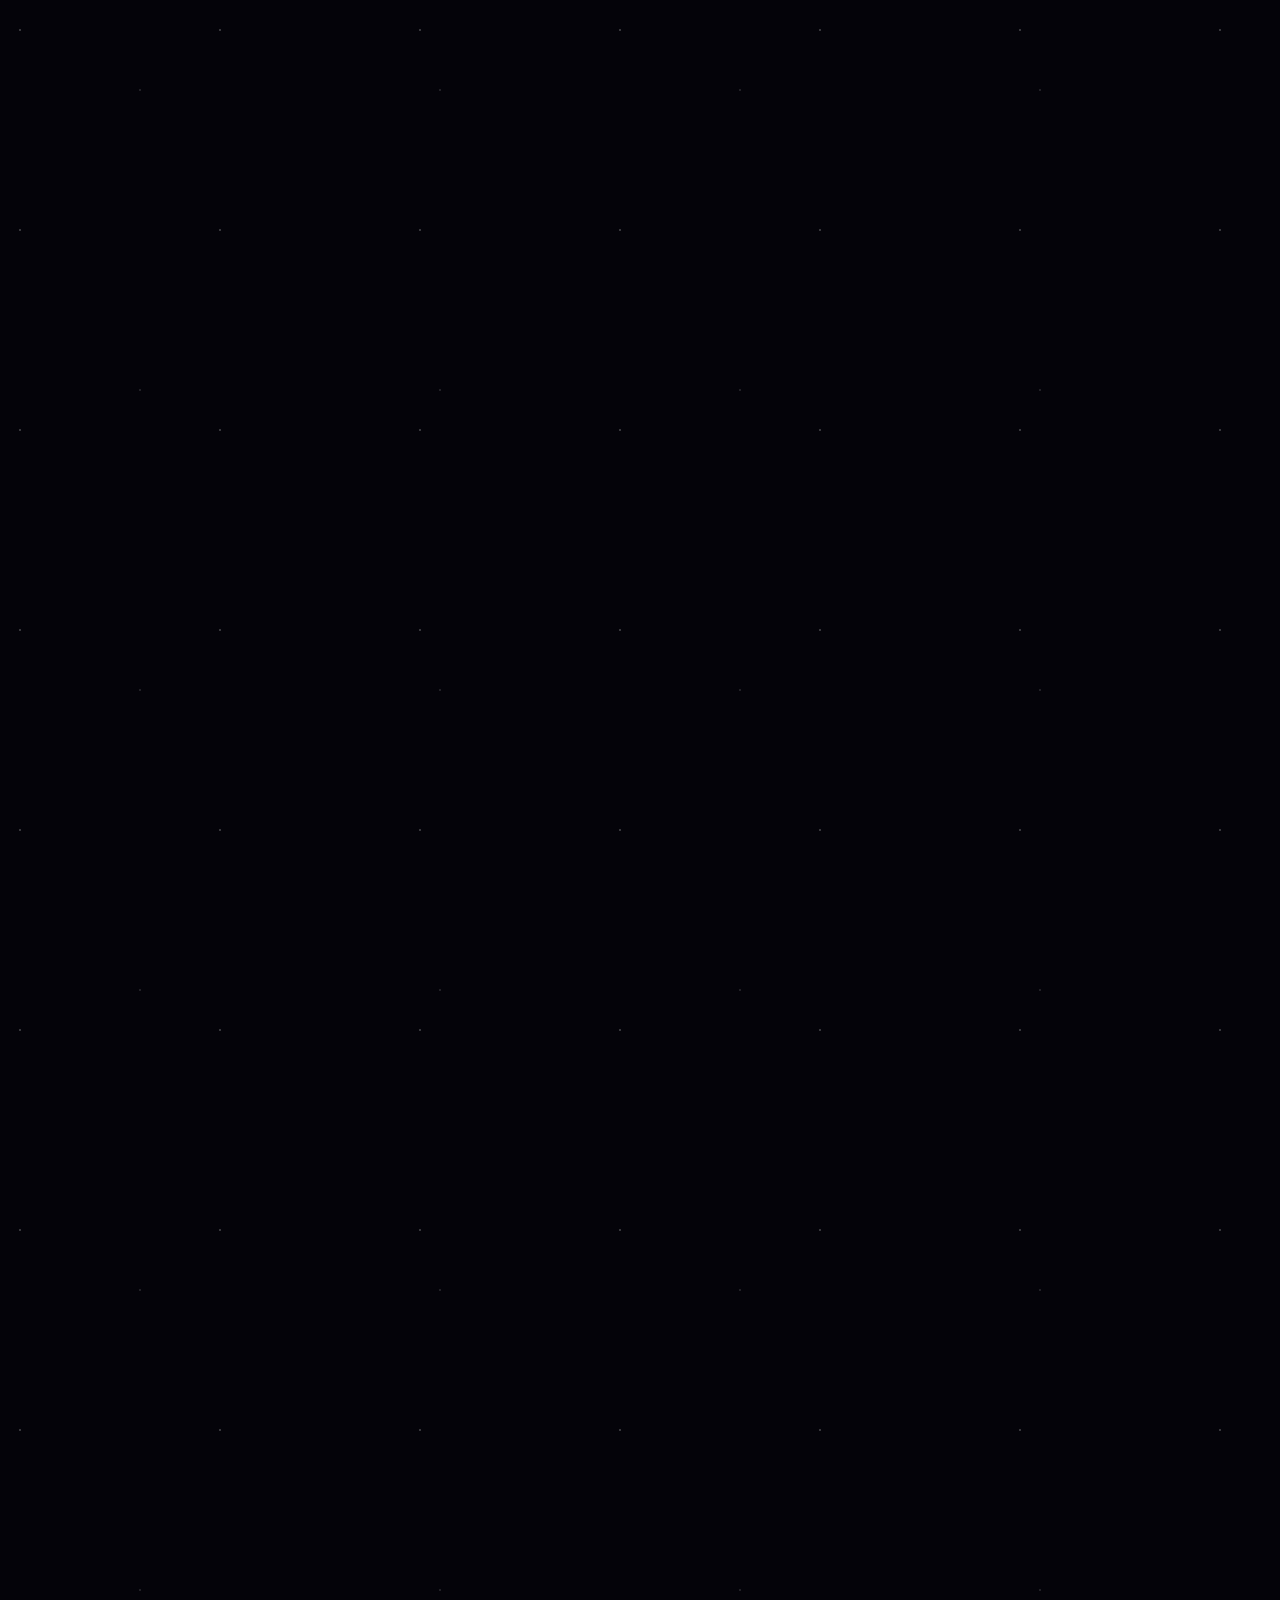
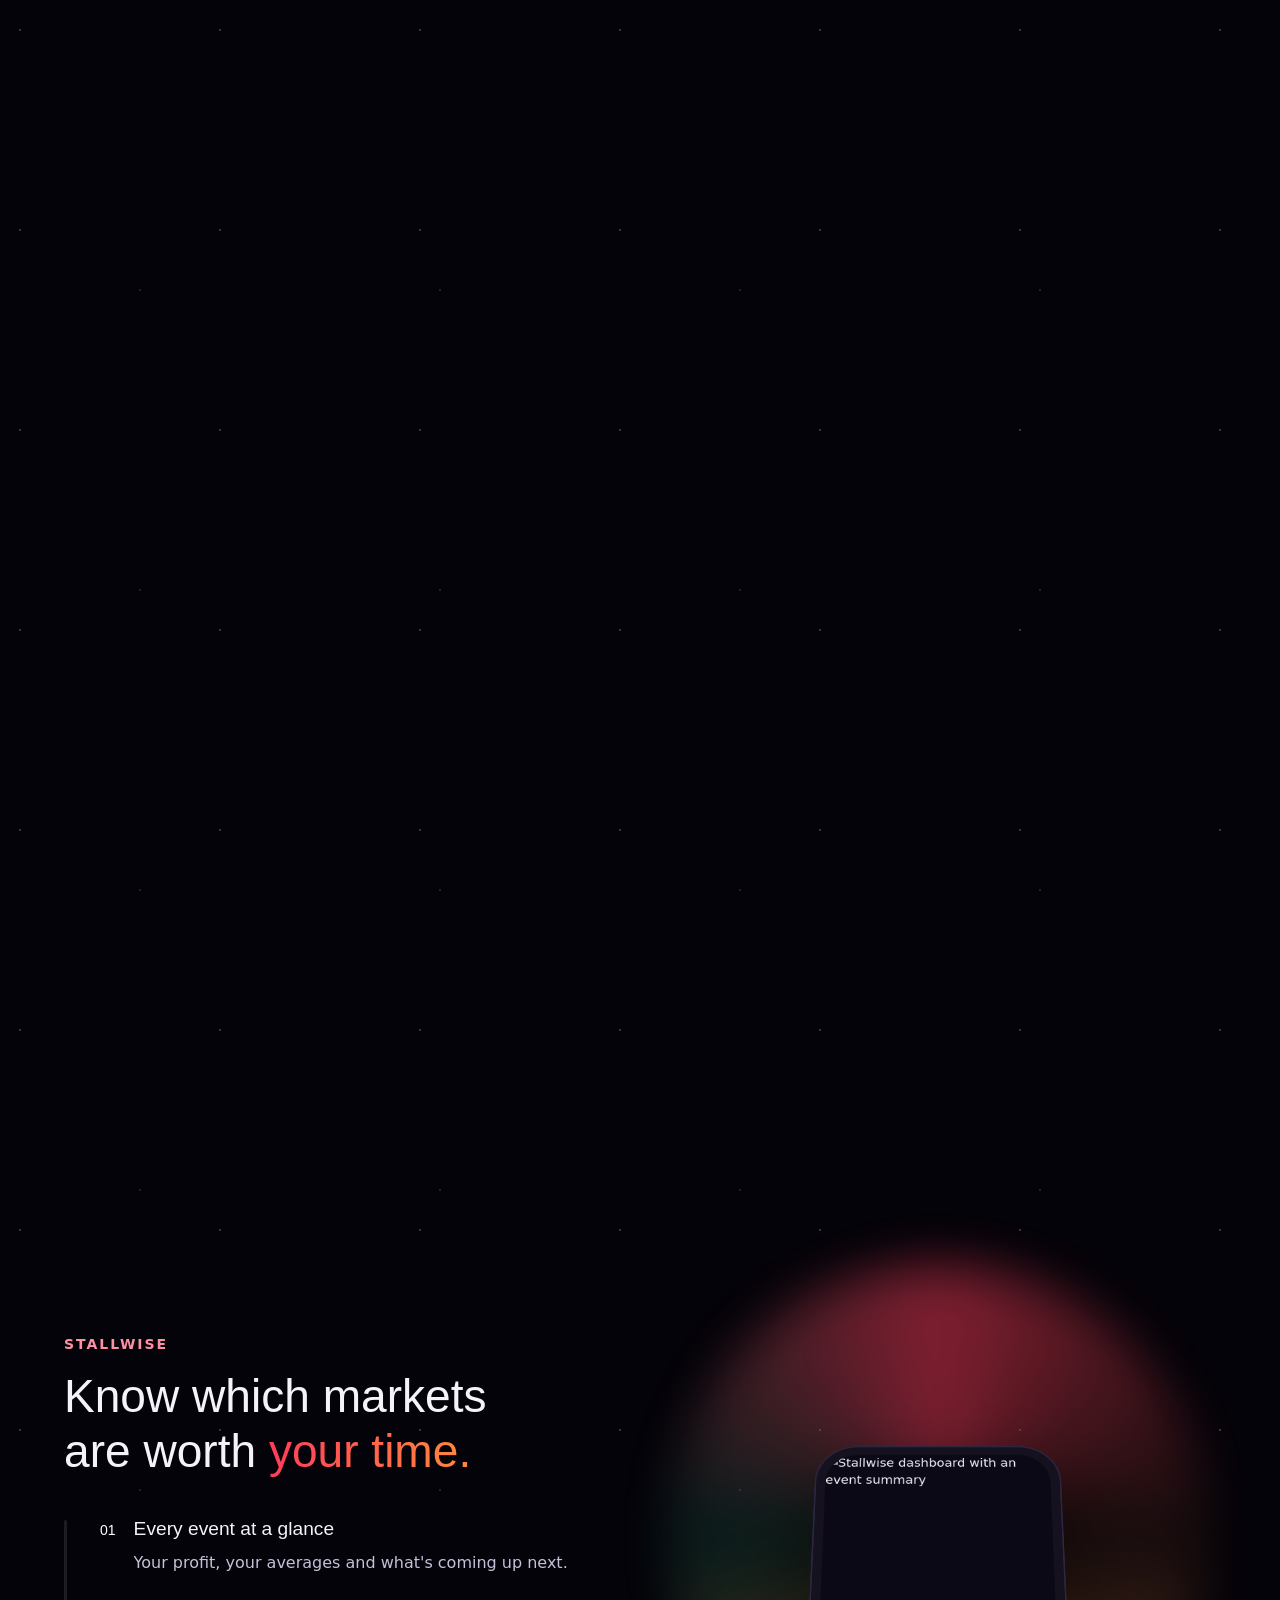
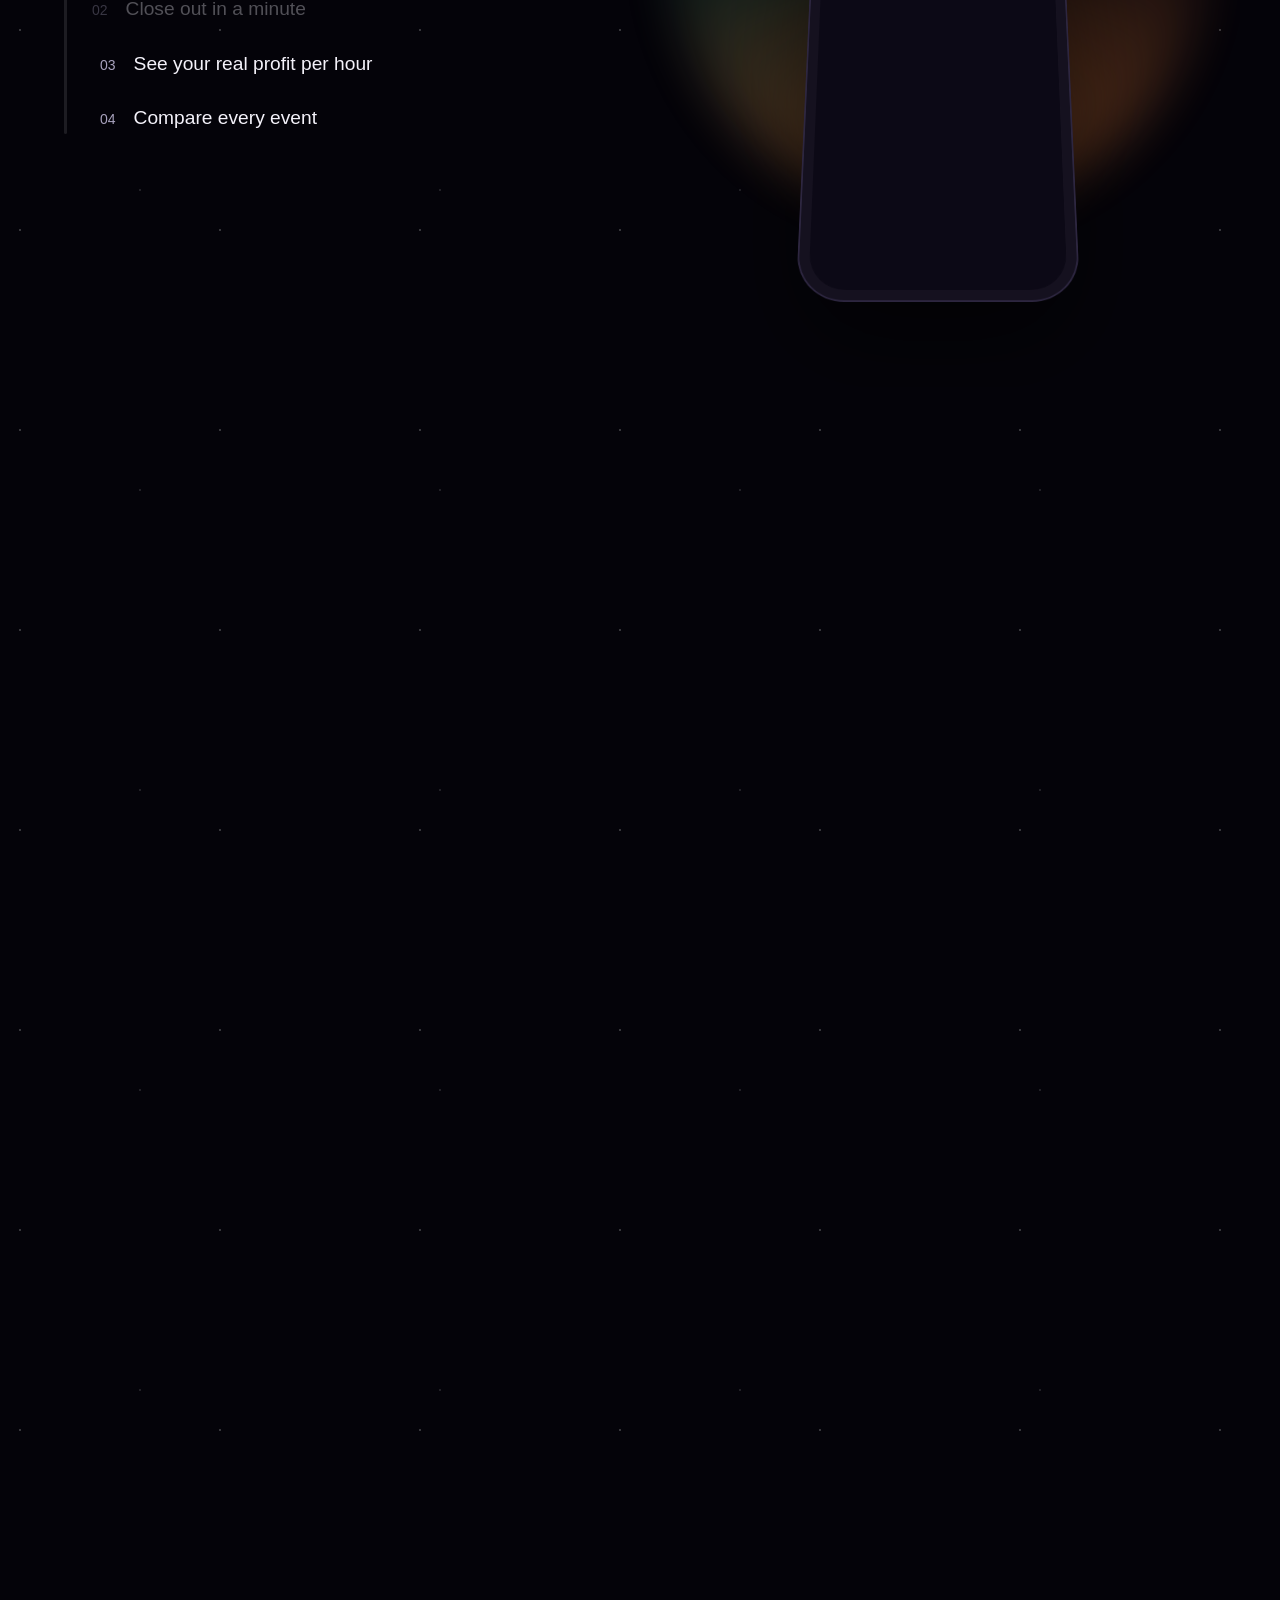
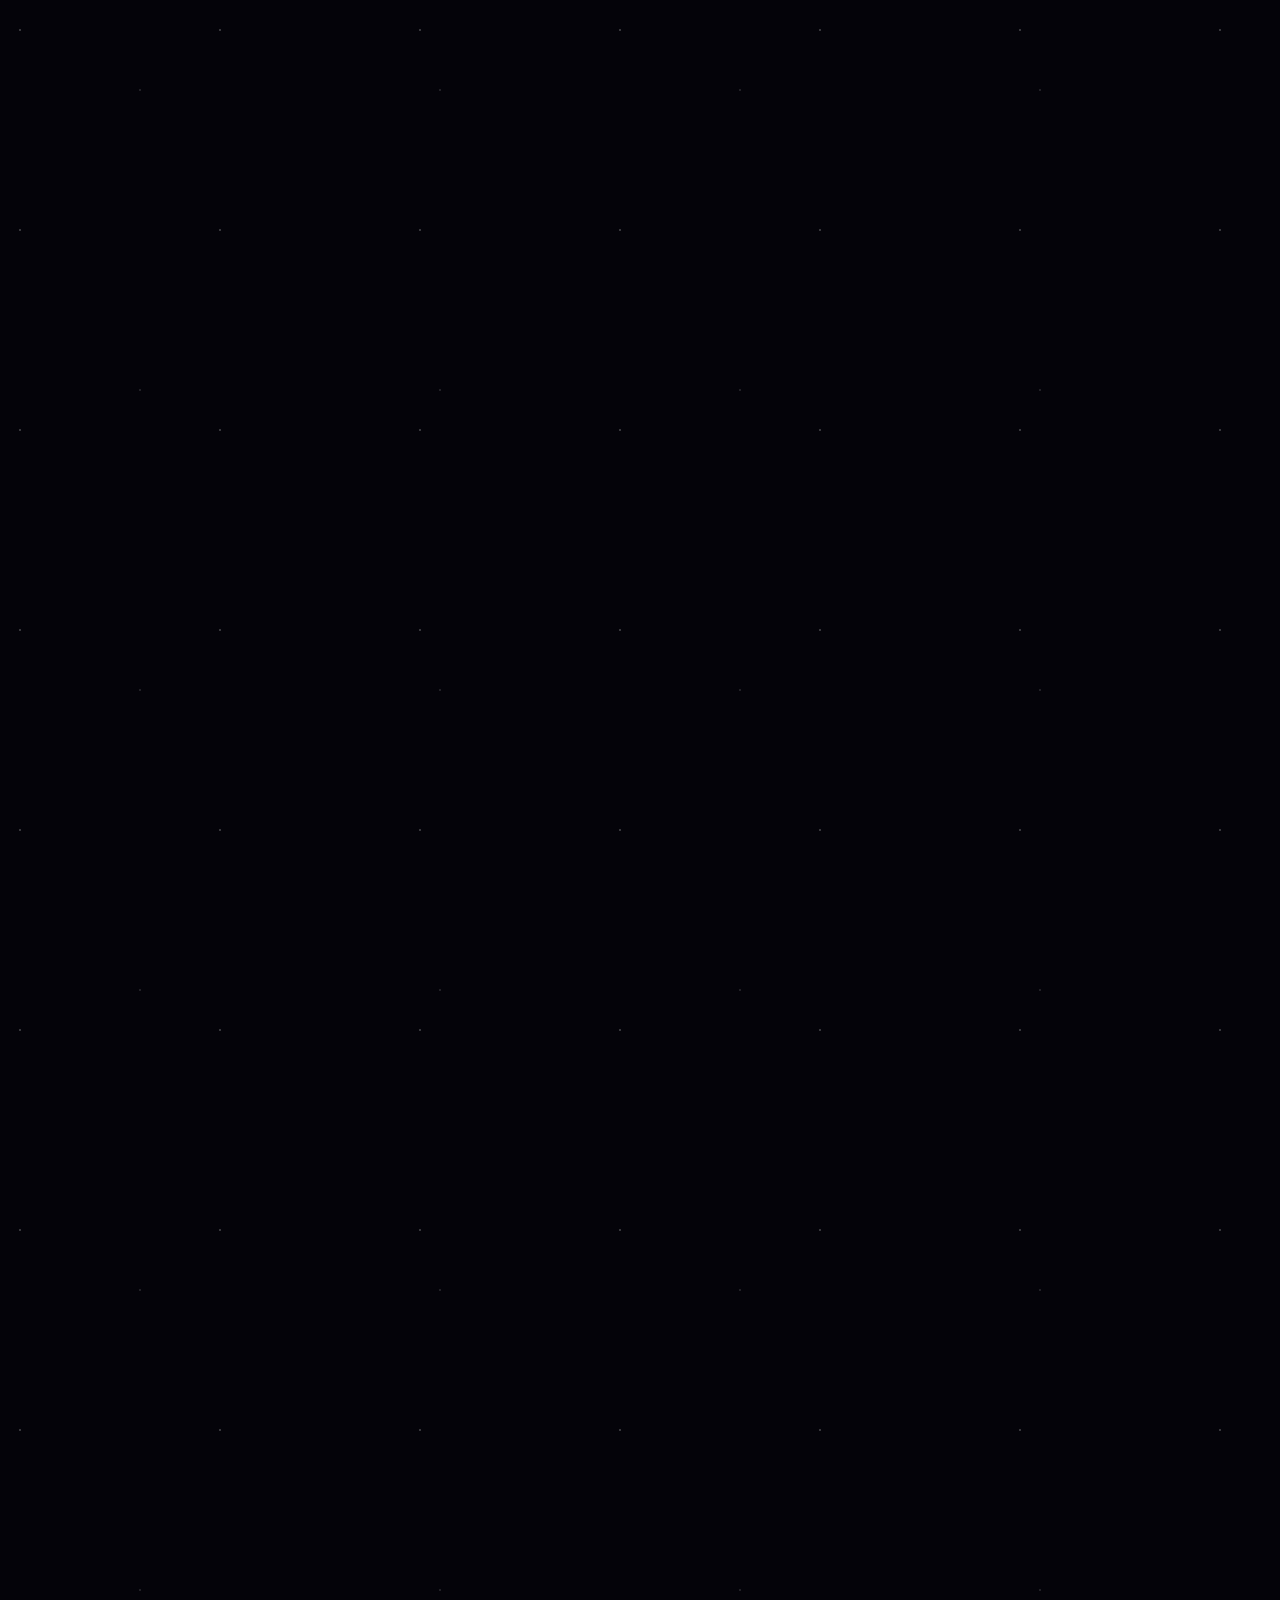
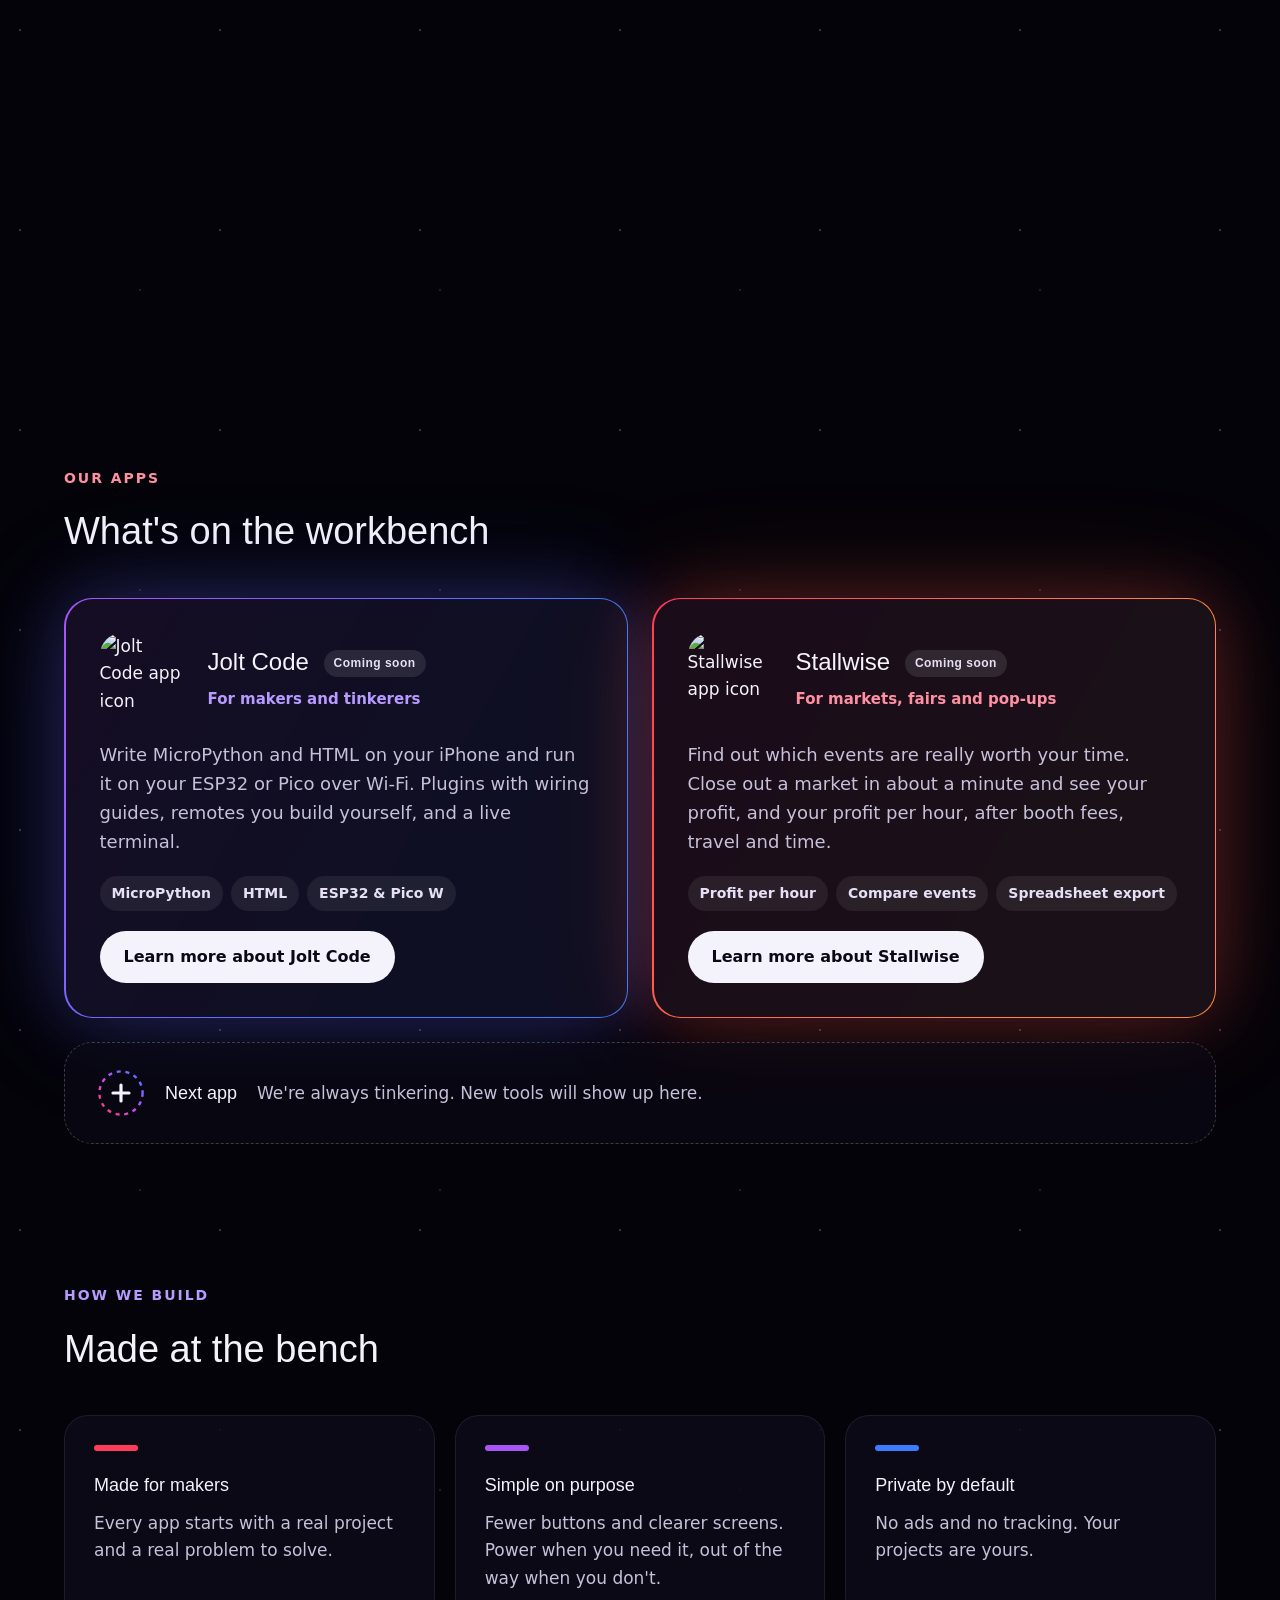
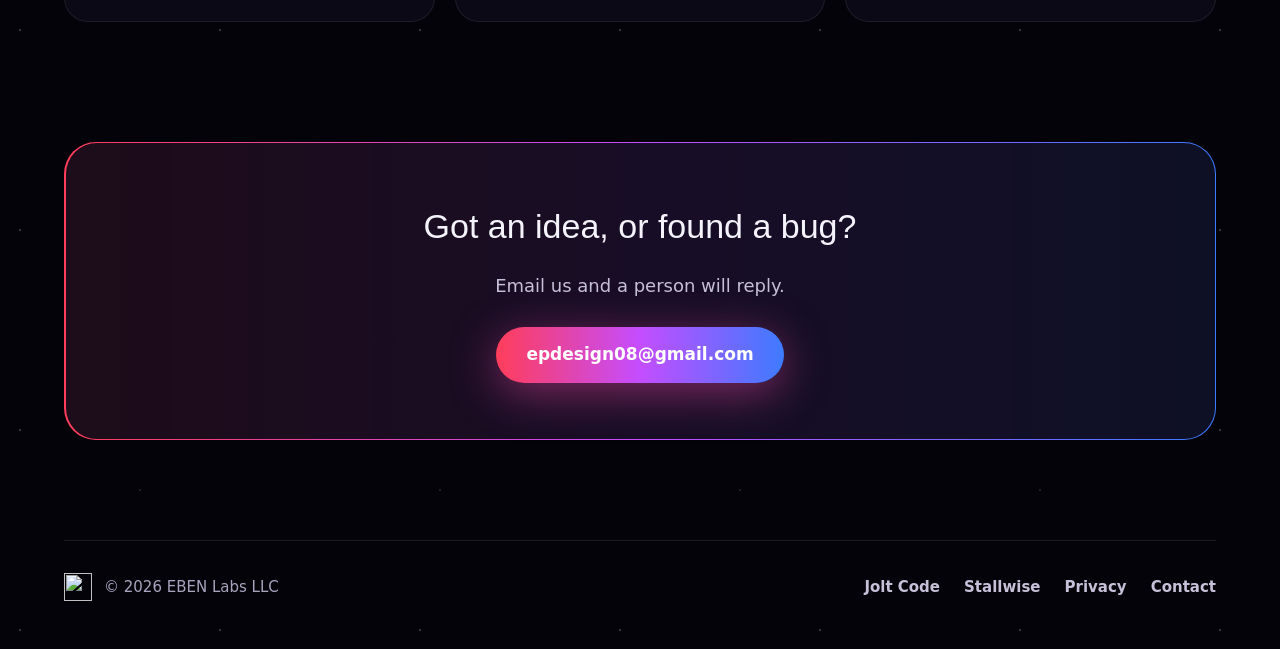
==== commit 0cf8370b: "Welcome email for waitlist sign-ups Co-Authored-By: Claude Opus 5.5 <noreply@anthropic.com>" ====
--- a/index.html
+++ b/index.html
@@ -16,7 +16,7 @@
   <link rel="preconnect" href="https://fonts.googleapis.com">
   <link rel="preconnect" href="https://fonts.gstatic.com" crossorigin>
   <link href="https://fonts.googleapis.com/css2?family=Michroma&family=Manrope:wght@400;500;600;700&display=swap" rel="stylesheet">
-  <link rel="stylesheet" href="style.css?v=202610261221">
+  <link rel="stylesheet" href="style.css?v=202610261429">
 </head>
 <body>
 <div class="page">
@@ -241,8 +241,8 @@
     </footer>
   </div>
 </div>
-<script src="scroll.js?v=202610261221"></script>
-<script src="/app.js?v=202610261221"></script>
-<script src="/waitlist.js?v=202610261221"></script>
+<script src="scroll.js?v=202610261429"></script>
+<script src="/app.js?v=202610261429"></script>
+<script src="/waitlist.js?v=202610261429"></script>
 </body>
 </html>
